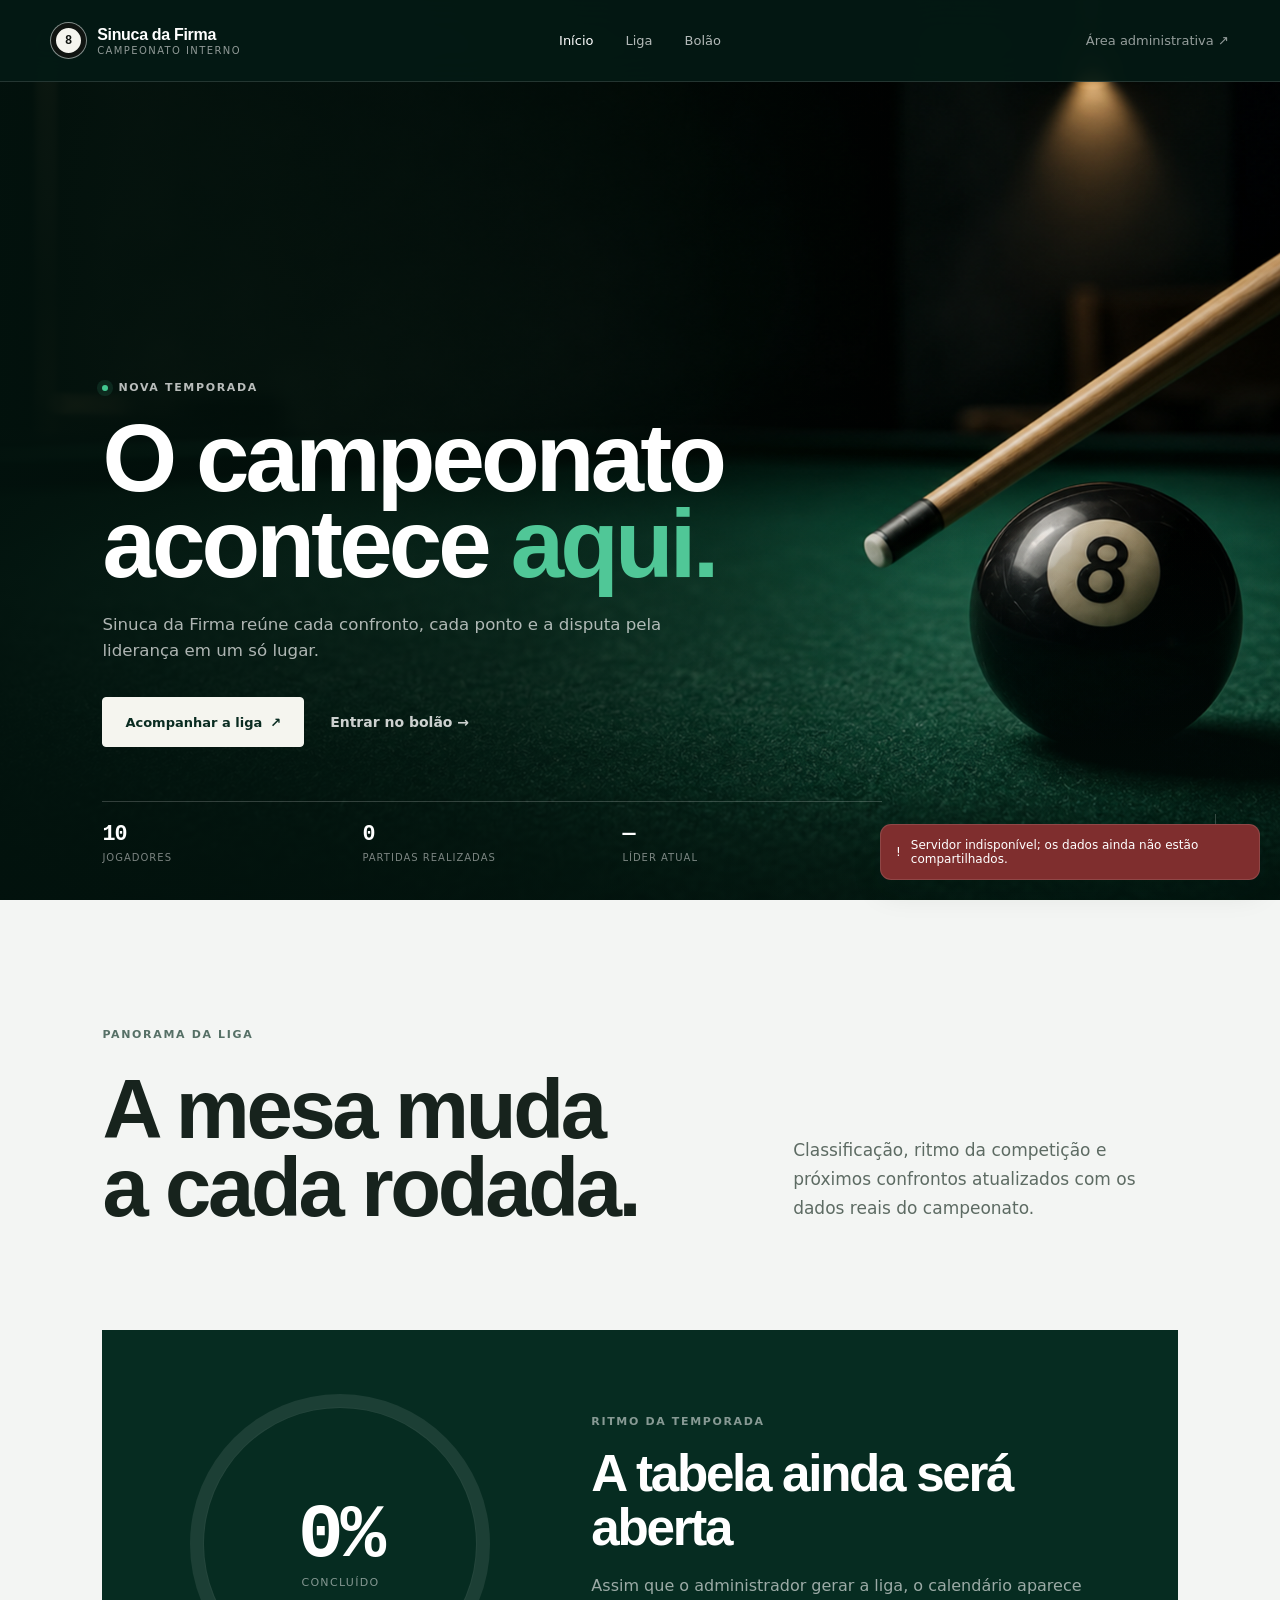
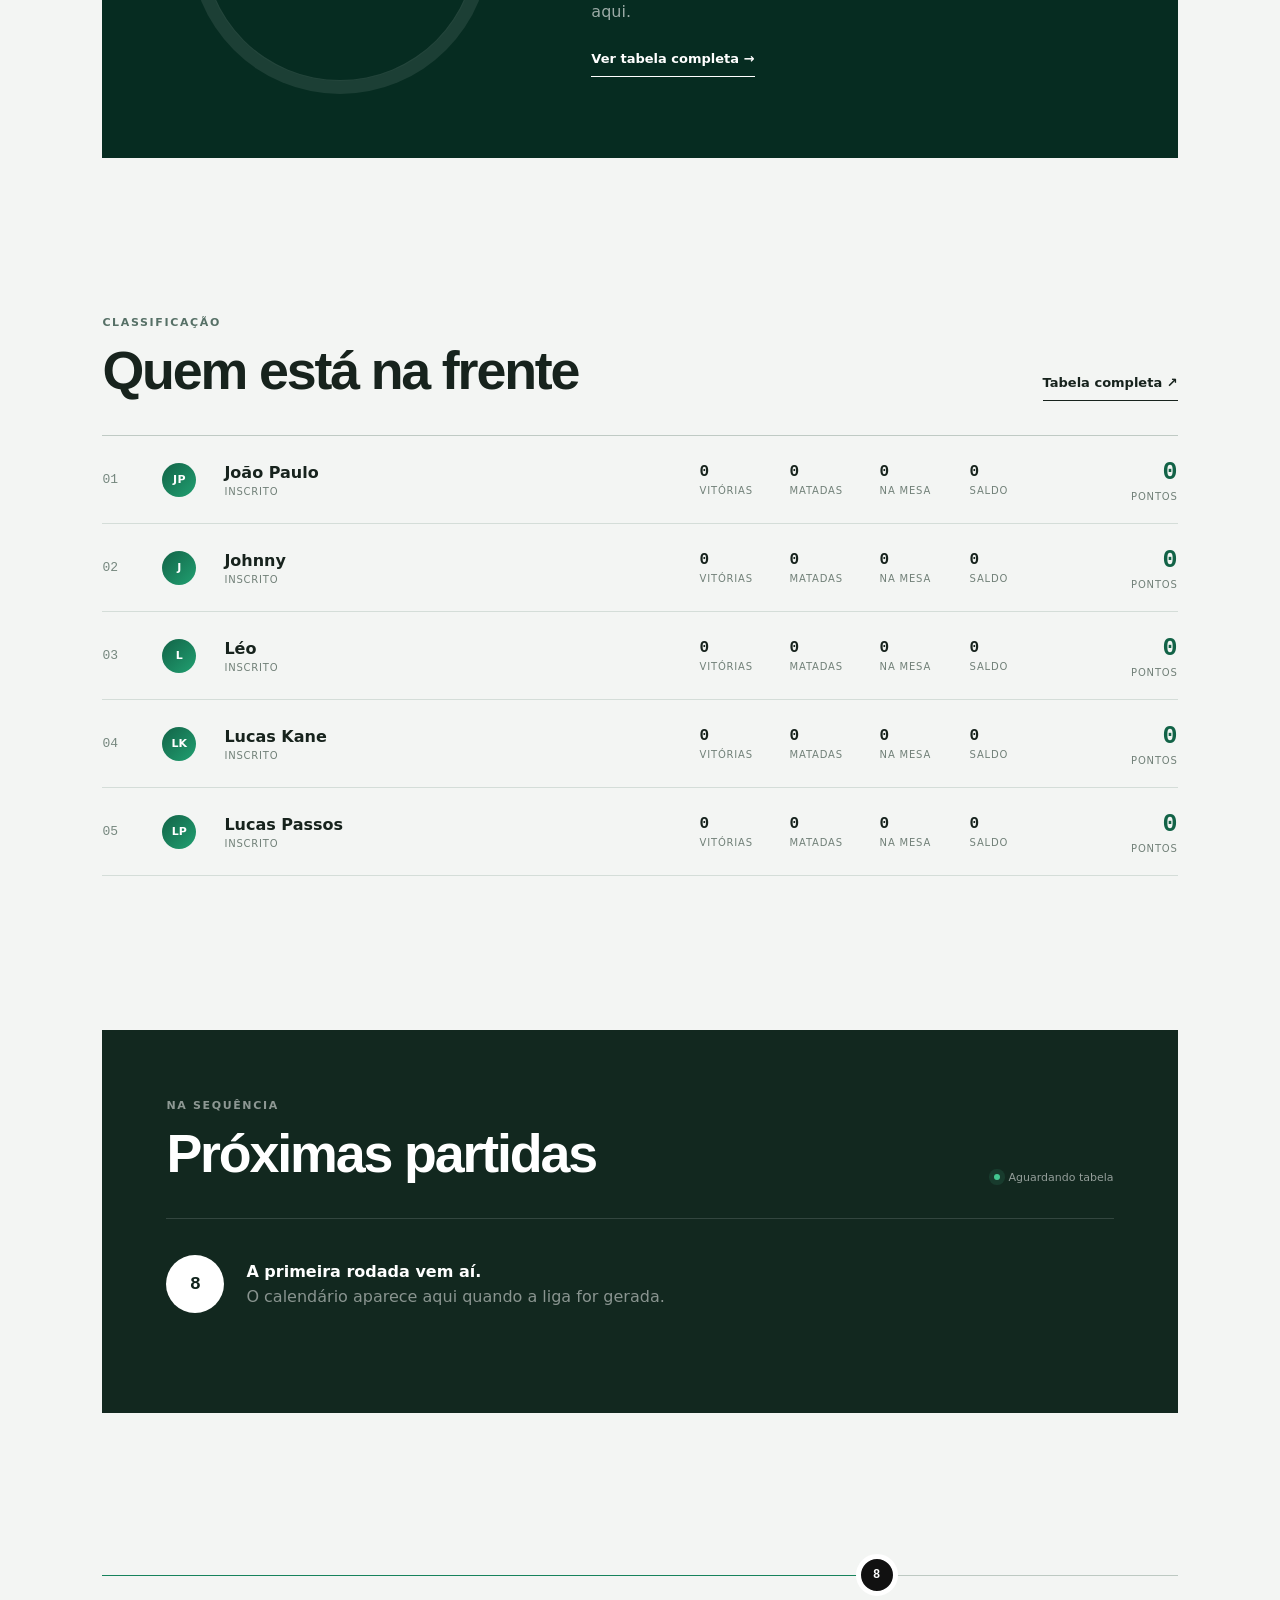
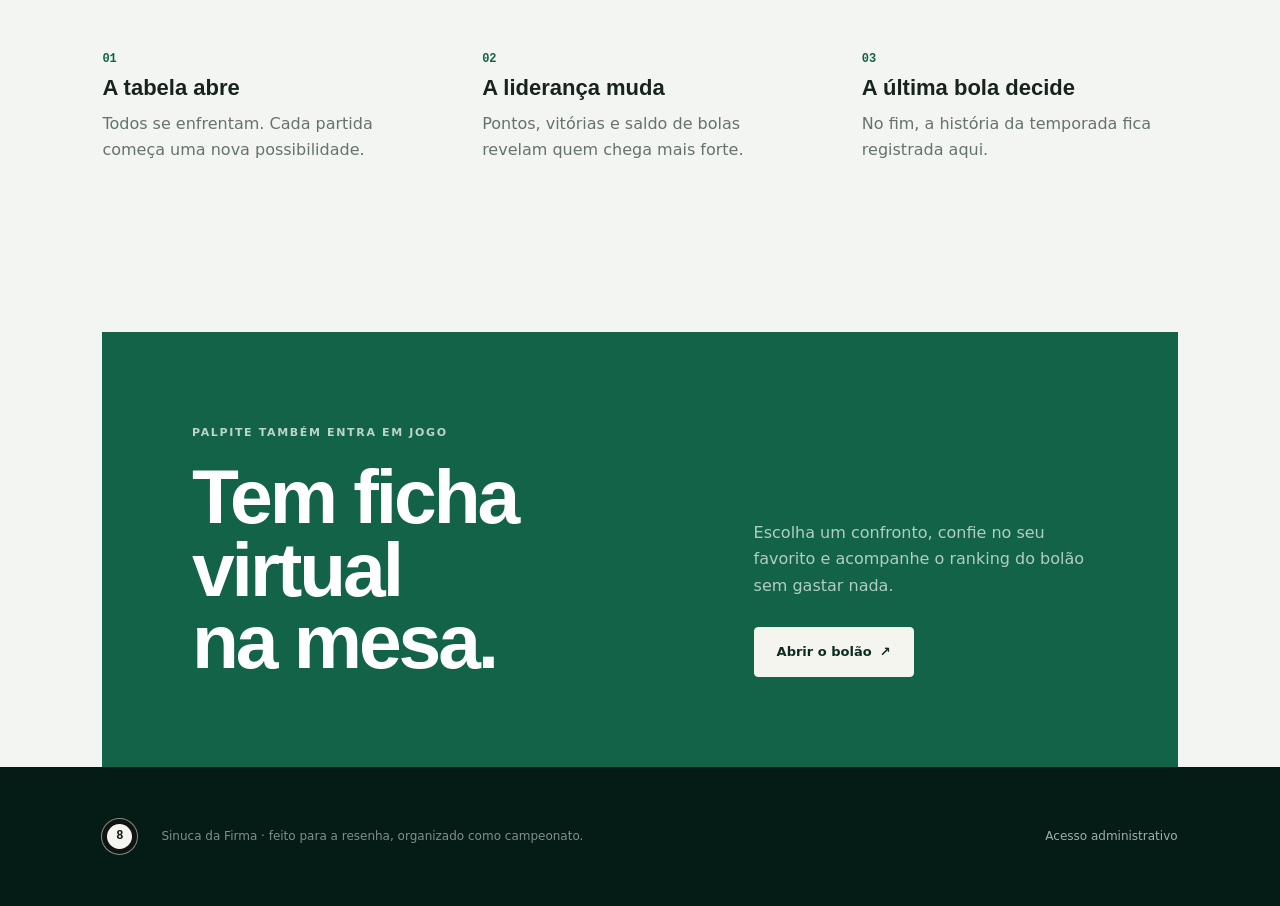
==== index.html @ cfd7adca "Aumenta fichas iniciais e prioriza ranking no mobile" ====
<!doctype html>
<html lang="pt-BR">
<head>
  <meta charset="utf-8">
  <meta name="viewport" content="width=device-width, initial-scale=1, viewport-fit=cover">
  <meta name="theme-color" content="#0c4a36">
  <meta name="description" content="Campeonato de sinuca em liga por pontos, com rodadas, classificação e bolão virtual.">
  <title>Sinuca da Firma</title>
  <link rel="stylesheet" href="styles.css">
</head>
<body class="is-public" data-view="dashboard">
  <div class="app-shell">
    <aside class="sidebar" id="sidebar">
      <div class="brand">
        <div class="brand-mark" aria-hidden="true">8</div>
        <div>
          <strong id="brand-title">Sinuca da Firma</strong>
          <span>Campeonato local</span>
        </div>
      </div>

      <nav class="main-nav" aria-label="Navegação principal">
        <button class="nav-item is-active" data-view="dashboard">
          <span aria-hidden="true">▦</span> Visão geral
        </button>
        <button class="nav-item" data-view="players">
          <span aria-hidden="true">♟</span> Jogadores
        </button>
        <button class="nav-item" data-view="league">
          <span aria-hidden="true">↻</span> Liga por pontos
        </button>
        <a class="nav-item nav-anchor" href="/bolao">
          <span aria-hidden="true">◉</span> Bolão virtual
        </a>
        <button class="nav-item" data-view="settings">
          <span aria-hidden="true">⚙</span> Configurações
        </button>
      </nav>

      <div class="sidebar-footer">
        <div class="storage-status" id="storage-status">
          <span class="status-dot" id="storage-status-dot"></span>
          <div>
            <span id="storage-status-text">Conectando ao servidor</span>
            <small id="storage-status-subtext">Banco compartilhado</small>
          </div>
        </div>
      </div>
    </aside>

    <div class="main-area">
      <header class="public-header" id="public-header">
        <a class="public-brand" href="/" aria-label="Página inicial do campeonato">
          <span class="public-brand-ball" aria-hidden="true">8</span>
          <span><strong id="public-brand-title">Sinuca da Firma</strong><small>Campeonato interno</small></span>
        </a>
        <nav class="public-nav" aria-label="Navegação pública">
          <button type="button" data-action="navigate" data-view="dashboard">Início</button>
          <button type="button" data-action="navigate" data-view="league">Liga</button>
          <a href="/bolao">Bolão</a>
        </nav>
        <a class="public-admin-link" href="/login">Área administrativa <span aria-hidden="true">↗</span></a>
      </header>
      <header class="topbar">
        <button class="icon-button menu-button" id="menu-button" aria-label="Abrir menu">☰</button>
        <div class="topbar-title">
          <h1 id="page-title">Visão geral</h1>
          <p id="page-subtitle">Acompanhe o andamento do campeonato.</p>
        </div>
        <div class="topbar-actions">
          <div class="auth-actions" id="auth-actions"></div>
          <button class="button button-ghost" id="quick-export">Exportar</button>
          <button class="button button-primary" id="quick-draw">Gerar liga</button>
        </div>
      </header>

      <main class="content" id="app-content" tabindex="-1"></main>
    </div>
  </div>

  <div class="drawer-backdrop" id="drawer-backdrop"></div>

  <dialog class="modal" id="score-dialog">
    <form id="score-form" novalidate>
      <div class="modal-header">
        <div>
          <span class="eyebrow" id="score-round">Partida</span>
          <h2 id="score-title">Registrar placar</h2>
        </div>
        <button class="icon-button" type="button" data-close-score-dialog aria-label="Fechar">×</button>
      </div>
      <div class="modal-body">
        <input type="hidden" id="score-match-id">
        <input type="hidden" id="score-match-kind" value="bracket">
        <div class="scoreboard-editor">
          <label class="score-player">
            <span id="score-player-a">Jogador A</span>
            <input id="score-a" type="number" min="0" step="1" inputmode="numeric">
          </label>
          <span class="score-separator">×</span>
          <label class="score-player">
            <span id="score-player-b">Jogador B</span>
            <input id="score-b" type="number" min="0" step="1" inputmode="numeric">
          </label>
        </div>
        <p class="form-help" id="score-help"></p>

        <div class="balls-editor">
          <div class="balls-editor-heading">
            <strong>Bolas da partida</strong>
            <span>Informe quantas cada jogador matou, até 8. O saldo considera apenas as 7 bolas comuns que o perdedor deixou na mesa.</span>
          </div>
          <div class="scoreboard-editor balls-scoreboard-editor">
            <label class="score-player balls-player">
              <span id="score-balls-player-a">Jogador A</span>
              <input id="score-balls-a" type="number" min="0" max="8" step="1" inputmode="numeric">
            </label>
            <span class="score-separator">×</span>
            <label class="score-player balls-player">
              <span id="score-balls-player-b">Jogador B</span>
              <input id="score-balls-b" type="number" min="0" max="8" step="1" inputmode="numeric">
            </label>
          </div>
        </div>
        <div class="form-error" id="score-error" role="alert"></div>
      </div>
      <div class="modal-footer">
        <button class="button button-danger button-ghost" type="button" id="delete-score">Apagar placar</button>
        <span class="modal-spacer"></span>
        <button class="button button-ghost" type="button" data-close-score-dialog>Cancelar</button>
        <button class="button button-primary" type="submit">Salvar resultado</button>
      </div>
    </form>
  </dialog>

  <dialog class="modal modal-small" id="confirm-dialog">
    <form method="dialog" id="confirm-form">
      <div class="modal-header">
        <h2 id="confirm-title">Confirmar ação</h2>
        <button class="icon-button" type="button" data-close-confirm-dialog aria-label="Fechar">×</button>
      </div>
      <div class="modal-body">
        <p id="confirm-message"></p>
      </div>
      <div class="modal-footer">
        <span class="modal-spacer"></span>
        <button class="button button-ghost" type="button" data-close-confirm-dialog>Cancelar</button>
        <button class="button button-danger" value="confirm" id="confirm-action">Confirmar</button>
      </div>
    </form>
  </dialog>

  <input type="file" id="import-file" accept="application/json,.json" hidden>
  <div class="toast-region" id="toast-region" aria-live="polite" aria-atomic="true"></div>

  <script src="league-schedule.js"></script>
  <script src="app.js"></script>
</body>
</html>
---- styles.css ----
:root {
  --bg: #f3f5f3;
  --surface: #ffffff;
  --surface-soft: #f8faf8;
  --surface-strong: #e9efeb;
  --ink: #17231d;
  --ink-soft: #5d6b63;
  --line: #dce4df;
  --green-950: #062c21;
  --green-900: #083b2c;
  --green-800: #0c4a36;
  --green-700: #126347;
  --green-600: #16835c;
  --green-500: #21a071;
  --green-100: #daf3e7;
  --gold: #c79223;
  --gold-soft: #fff5d8;
  --red: #b33a3a;
  --red-soft: #fde8e7;
  --blue: #2877b5;
  --blue-soft: #e5f2fb;
  --shadow-sm: 0 1px 2px rgba(7, 38, 27, 0.08);
  --shadow-md: 0 12px 30px rgba(7, 38, 27, 0.10);
  --radius-sm: 8px;
  --radius: 14px;
  --radius-lg: 20px;
  --sidebar-width: 255px;
  --topbar-height: 84px;
  font-family: Inter, ui-sans-serif, system-ui, -apple-system, BlinkMacSystemFont, "Segoe UI", sans-serif;
  color: var(--ink);
  background: var(--bg);
  font-synthesis: none;
}

* {
  box-sizing: border-box;
}

html {
  min-width: 320px;
  background: var(--bg);
}

body {
  margin: 0;
  min-height: 100vh;
  background:
    radial-gradient(circle at 85% 5%, rgba(33, 160, 113, 0.08), transparent 26rem),
    var(--bg);
}

button,
input,
select,
textarea {
  font: inherit;
}

button {
  color: inherit;
}

button:focus-visible,
input:focus-visible,
select:focus-visible,
textarea:focus-visible,
a:focus-visible {
  outline: 3px solid rgba(33, 160, 113, 0.28);
  outline-offset: 2px;
}

a {
  color: var(--green-700);
}

h1,
h2,
h3,
p {
  margin-top: 0;
}

.app-shell {
  display: grid;
  grid-template-columns: var(--sidebar-width) minmax(0, 1fr);
  min-height: 100vh;
}

.sidebar {
  position: fixed;
  inset: 0 auto 0 0;
  z-index: 30;
  width: var(--sidebar-width);
  display: flex;
  flex-direction: column;
  color: #fff;
  background:
    radial-gradient(circle at 40% 0%, rgba(255, 255, 255, 0.09), transparent 18rem),
    linear-gradient(180deg, var(--green-800), var(--green-950));
  border-right: 1px solid rgba(255, 255, 255, 0.08);
  transition: transform 180ms ease;
}

.brand {
  display: flex;
  align-items: center;
  gap: 12px;
  min-height: var(--topbar-height);
  padding: 16px 20px;
  border-bottom: 1px solid rgba(255, 255, 255, 0.09);
}

.brand-mark {
  width: 44px;
  height: 44px;
  display: grid;
  place-items: center;
  flex: 0 0 auto;
  color: #111;
  background: #fff;
  border: 4px solid #111;
  border-radius: 50%;
  font-weight: 900;
  box-shadow: inset 0 0 0 2px #fff, 0 8px 18px rgba(0, 0, 0, 0.18);
}

.brand strong,
.brand span {
  display: block;
}

.brand strong {
  max-width: 155px;
  overflow: hidden;
  text-overflow: ellipsis;
  white-space: nowrap;
  font-size: 15px;
}

.brand span {
  margin-top: 2px;
  color: rgba(255, 255, 255, 0.62);
  font-size: 12px;
}

.main-nav {
  display: grid;
  gap: 6px;
  padding: 20px 12px;
}

.nav-item {
  width: 100%;
  display: flex;
  align-items: center;
  gap: 12px;
  padding: 12px 13px;
  color: rgba(255, 255, 255, 0.72);
  background: transparent;
  border: 0;
  border-radius: 10px;
  cursor: pointer;
  text-align: left;
  transition: background 150ms ease, color 150ms ease, transform 150ms ease;
}

.nav-item span {
  width: 22px;
  text-align: center;
  font-size: 18px;
}

.nav-item:hover {
  color: #fff;
  background: rgba(255, 255, 255, 0.08);
}

.nav-item:active {
  transform: translateY(1px);
}

.nav-item.is-active {
  color: #fff;
  background: rgba(255, 255, 255, 0.14);
  box-shadow: inset 3px 0 0 #5bd3a1;
}

.sidebar-footer {
  margin-top: auto;
  padding: 18px 20px 22px;
  color: rgba(255, 255, 255, 0.58);
  border-top: 1px solid rgba(255, 255, 255, 0.08);
}

.sidebar-footer small {
  display: block;
  margin-top: 6px;
  font-size: 11px;
}

.storage-status {
  display: flex;
  align-items: center;
  gap: 8px;
  font-size: 12px;
}

.status-dot {
  width: 8px;
  height: 8px;
  background: #5bd3a1;
  border-radius: 50%;
  box-shadow: 0 0 0 4px rgba(91, 211, 161, 0.12);
}

.storage-status.is-saving .status-dot {
  background: #f4c95d;
  box-shadow: 0 0 0 4px rgba(244, 201, 93, 0.14);
  animation: status-pulse 1.2s ease-in-out infinite;
}

.storage-status.is-offline .status-dot {
  background: #ff8b7d;
  box-shadow: 0 0 0 4px rgba(255, 139, 125, 0.14);
}

@keyframes status-pulse {
  0%, 100% { opacity: 1; }
  50% { opacity: 0.45; }
}

.main-area {
  grid-column: 2;
  min-width: 0;
}

.topbar {
  position: sticky;
  top: 0;
  z-index: 20;
  min-height: var(--topbar-height);
  display: flex;
  align-items: center;
  gap: 18px;
  padding: 14px 28px;
  background: rgba(255, 255, 255, 0.88);
  border-bottom: 1px solid rgba(220, 228, 223, 0.92);
  backdrop-filter: blur(16px);
}

.topbar-title {
  min-width: 0;
  flex: 1;
}

.topbar-title h1 {
  margin: 0;
  font-size: clamp(20px, 2vw, 27px);
  letter-spacing: -0.025em;
}

.topbar-title p {
  margin: 3px 0 0;
  color: var(--ink-soft);
  font-size: 13px;
}

.topbar-actions {
  display: flex;
  gap: 8px;
}

.menu-button {
  display: none;
}

.content {
  width: 100%;
  max-width: 1540px;
  margin: 0 auto;
  padding: 28px;
}

.button,
.icon-button {
  border: 0;
  cursor: pointer;
  transition: transform 120ms ease, box-shadow 120ms ease, background 120ms ease;
}

.button {
  min-height: 40px;
  display: inline-flex;
  align-items: center;
  justify-content: center;
  gap: 8px;
  padding: 9px 15px;
  border-radius: 10px;
  font-size: 13px;
  font-weight: 750;
  text-decoration: none;
}

.button:hover,
.icon-button:hover {
  transform: translateY(-1px);
}

.button:active,
.icon-button:active {
  transform: translateY(0);
}

.button:disabled,
.icon-button:disabled {
  cursor: not-allowed;
  opacity: 0.45;
  transform: none;
}

.button-primary {
  color: #fff;
  background: var(--green-700);
  box-shadow: 0 5px 13px rgba(18, 99, 71, 0.20);
}

.button-primary:hover {
  background: var(--green-800);
}

.button-secondary {
  color: var(--green-800);
  background: var(--green-100);
}

.button-ghost {
  color: var(--ink);
  background: var(--surface);
  border: 1px solid var(--line);
  box-shadow: var(--shadow-sm);
}

.button-danger {
  color: #fff;
  background: var(--red);
}

.button-danger.button-ghost {
  color: var(--red);
  background: #fff;
  border-color: #efc5c3;
}

.button-small {
  min-height: 32px;
  padding: 6px 10px;
  border-radius: 8px;
  font-size: 12px;
}

.icon-button {
  width: 38px;
  height: 38px;
  display: inline-grid;
  place-items: center;
  background: transparent;
  border-radius: 10px;
  font-size: 20px;
}

.card {
  background: var(--surface);
  border: 1px solid var(--line);
  border-radius: var(--radius);
  box-shadow: var(--shadow-sm);
}

.card-header {
  display: flex;
  align-items: flex-start;
  justify-content: space-between;
  gap: 18px;
  padding: 20px 22px 0;
}

.card-header h2,
.card-header h3 {
  margin-bottom: 4px;
}

.card-header h2 {
  font-size: 18px;
}

.card-header h3 {
  font-size: 15px;
}

.card-header p {
  margin-bottom: 0;
  color: var(--ink-soft);
  font-size: 13px;
}

.card-body {
  padding: 20px 22px 22px;
}

.card-actions {
  display: flex;
  flex-wrap: wrap;
  gap: 8px;
}

.page-grid {
  display: grid;
  gap: 20px;
}

.dashboard-grid {
  grid-template-columns: repeat(12, minmax(0, 1fr));
}

.col-12 { grid-column: span 12; }
.col-8 { grid-column: span 8; }
.col-7 { grid-column: span 7; }
.col-6 { grid-column: span 6; }
.col-5 { grid-column: span 5; }
.col-4 { grid-column: span 4; }
.col-3 { grid-column: span 3; }

.hero-card {
  position: relative;
  overflow: hidden;
  min-height: 210px;
  color: #fff;
  background: linear-gradient(115deg, rgba(4, 40, 29, 0.96), rgba(14, 106, 75, 0.90));
  border: 0;
  box-shadow: var(--shadow-md);
}

.hero-card::before,
.hero-card::after {
  content: "";
  position: absolute;
  border-radius: 50%;
  pointer-events: none;
}

.hero-card::before {
  width: 260px;
  height: 260px;
  right: -110px;
  top: -120px;
  border: 26px solid rgba(255, 255, 255, 0.07);
}

.hero-card::after {
  width: 120px;
  height: 120px;
  right: 120px;
  bottom: -75px;
  background: rgba(255, 255, 255, 0.05);
}

.hero-content {
  position: relative;
  z-index: 1;
  display: grid;
  grid-template-columns: 1fr auto;
  gap: 30px;
  align-items: center;
  height: 100%;
  padding: 30px;
}

.hero-content h2 {
  max-width: 660px;
  margin-bottom: 10px;
  font-size: clamp(25px, 3vw, 40px);
  line-height: 1.06;
  letter-spacing: -0.04em;
}

.hero-content p {
  max-width: 650px;
  margin-bottom: 22px;
  color: rgba(255, 255, 255, 0.72);
  line-height: 1.6;
}

.hero-actions {
  display: flex;
  flex-wrap: wrap;
  gap: 10px;
}

.hero-actions .button-primary {
  color: var(--green-950);
  background: #fff;
}

.hero-actions .button-ghost {
  color: #fff;
  background: rgba(255, 255, 255, 0.08);
  border-color: rgba(255, 255, 255, 0.22);
  box-shadow: none;
}

.trophy-orb {
  width: 132px;
  height: 132px;
  display: grid;
  place-items: center;
  background: rgba(255, 255, 255, 0.10);
  border: 1px solid rgba(255, 255, 255, 0.16);
  border-radius: 50%;
  font-size: 62px;
  box-shadow: inset 0 0 0 12px rgba(255, 255, 255, 0.03);
}

.stat-card {
  padding: 18px;
}

.stat-label {
  display: flex;
  align-items: center;
  justify-content: space-between;
  gap: 10px;
  color: var(--ink-soft);
  font-size: 12px;
  font-weight: 700;
  text-transform: uppercase;
  letter-spacing: 0.06em;
}

.stat-icon {
  width: 34px;
  height: 34px;
  display: grid;
  place-items: center;
  color: var(--green-800);
  background: var(--green-100);
  border-radius: 10px;
  font-size: 17px;
}

.stat-value {
  display: block;
  margin-top: 13px;
  font-size: 28px;
  line-height: 1;
  letter-spacing: -0.035em;
}

.stat-caption {
  display: block;
  margin-top: 7px;
  color: var(--ink-soft);
  font-size: 12px;
}

.progress-track {
  height: 8px;
  overflow: hidden;
  margin-top: 14px;
  background: var(--surface-strong);
  border-radius: 99px;
}

.progress-track > span {
  display: block;
  height: 100%;
  background: linear-gradient(90deg, var(--green-600), var(--green-500));
  border-radius: inherit;
}

.empty-state {
  display: grid;
  place-items: center;
  min-height: 230px;
  padding: 32px;
  text-align: center;
}

.empty-state-icon {
  width: 64px;
  height: 64px;
  display: grid;
  place-items: center;
  margin-bottom: 14px;
  color: var(--green-800);
  background: var(--green-100);
  border-radius: 18px;
  font-size: 30px;
}

.empty-state h3 {
  margin-bottom: 7px;
}

.empty-state p {
  max-width: 480px;
  margin-bottom: 18px;
  color: var(--ink-soft);
  line-height: 1.55;
}

.list-clean {
  margin: 0;
  padding: 0;
  list-style: none;
}

.activity-list {
  display: grid;
  gap: 2px;
}

.activity-item {
  display: grid;
  grid-template-columns: 38px 1fr auto;
  gap: 12px;
  align-items: center;
  padding: 12px 0;
  border-bottom: 1px solid var(--line);
}

.activity-item:last-child {
  border-bottom: 0;
}

.activity-icon {
  width: 36px;
  height: 36px;
  display: grid;
  place-items: center;
  color: var(--green-800);
  background: var(--surface-strong);
  border-radius: 50%;
}

.activity-item strong,
.activity-item span {
  display: block;
}

.activity-item strong {
  font-size: 13px;
}

.activity-item span,
.activity-item time {
  color: var(--ink-soft);
  font-size: 11px;
}

.form-grid {
  display: grid;
  grid-template-columns: repeat(12, minmax(0, 1fr));
  gap: 16px;
}

.field {
  display: grid;
  gap: 7px;
}

.field label,
.field > span:first-child {
  font-size: 12px;
  font-weight: 750;
}

.field input,
.field select,
.field textarea,
.search-input {
  width: 100%;
  min-height: 42px;
  padding: 10px 12px;
  color: var(--ink);
  background: #fff;
  border: 1px solid var(--line);
  border-radius: 10px;
}

.field textarea {
  min-height: 100px;
  resize: vertical;
}

.field-help,
.form-help {
  color: var(--ink-soft);
  font-size: 11px;
  line-height: 1.45;
}

.form-error {
  min-height: 18px;
  margin-top: 8px;
  color: var(--red);
  font-size: 12px;
  font-weight: 650;
}

.inline-form {
  display: flex;
  gap: 9px;
}

.inline-form input {
  flex: 1;
}

.table-wrap {
  width: 100%;
  overflow-x: auto;
}

table {
  width: 100%;
  border-collapse: collapse;
}

th,
td {
  padding: 12px 14px;
  text-align: left;
  border-bottom: 1px solid var(--line);
  font-size: 13px;
  white-space: nowrap;
}

th {
  color: var(--ink-soft);
  background: var(--surface-soft);
  font-size: 11px;
  text-transform: uppercase;
  letter-spacing: 0.05em;
}

tbody tr:last-child td {
  border-bottom: 0;
}

tbody tr:hover td {
  background: #fbfdfb;
}

.table-actions {
  display: flex;
  justify-content: flex-end;
  gap: 6px;
}

.player-cell {
  display: flex;
  align-items: center;
  gap: 10px;
}

.avatar {
  width: 34px;
  height: 34px;
  display: grid;
  place-items: center;
  flex: 0 0 auto;
  color: #fff;
  background: linear-gradient(135deg, var(--green-700), var(--green-500));
  border-radius: 50%;
  font-size: 11px;
  font-weight: 850;
  letter-spacing: 0.02em;
}

.avatar.gold {
  color: #563b00;
  background: linear-gradient(135deg, #f5d46d, #d5a22f);
}

.badge {
  display: inline-flex;
  align-items: center;
  gap: 5px;
  min-height: 24px;
  padding: 4px 8px;
  color: var(--ink-soft);
  background: var(--surface-strong);
  border-radius: 99px;
  font-size: 10px;
  font-weight: 750;
  text-transform: uppercase;
  letter-spacing: 0.04em;
}

.badge-green {
  color: var(--green-800);
  background: var(--green-100);
}

.badge-gold {
  color: #77510a;
  background: var(--gold-soft);
}

.badge-red {
  color: var(--red);
  background: var(--red-soft);
}

.badge-blue {
  color: var(--blue);
  background: var(--blue-soft);
}

.toolbar {
  display: flex;
  align-items: center;
  justify-content: space-between;
  gap: 12px;
  flex-wrap: wrap;
}

.toolbar-group {
  display: flex;
  align-items: center;
  gap: 8px;
  flex-wrap: wrap;
}

.search-box {
  position: relative;
  min-width: min(300px, 100%);
}

.search-box::before {
  content: "⌕";
  position: absolute;
  left: 12px;
  top: 50%;
  transform: translateY(-50%);
  color: var(--ink-soft);
}

.search-box .search-input {
  padding-left: 35px;
}

.notice {
  display: flex;
  gap: 12px;
  padding: 14px 16px;
  color: var(--green-900);
  background: var(--green-100);
  border: 1px solid #bfe8d5;
  border-radius: 12px;
  font-size: 12px;
  line-height: 1.5;
}

.notice-warning {
  color: #71500b;
  background: var(--gold-soft);
  border-color: #efdda8;
}

.notice-danger {
  color: #7f2e2e;
  background: var(--red-soft);
  border-color: #efc7c5;
}

.draw-panel {
  display: grid;
  grid-template-columns: minmax(0, 1fr) auto;
  gap: 20px;
  align-items: center;
}

.draw-summary h2 {
  margin-bottom: 7px;
}

.draw-summary p {
  margin-bottom: 0;
  color: var(--ink-soft);
  line-height: 1.55;
}

.draw-orb {
  width: 110px;
  height: 110px;
  display: grid;
  place-items: center;
  color: #fff;
  background: radial-gradient(circle at 34% 28%, #35bd8a, var(--green-800) 58%, var(--green-950));
  border: 8px solid #e8f5ef;
  border-radius: 50%;
  box-shadow: var(--shadow-md);
  font-size: 38px;
  font-weight: 900;
}

.bracket-toolbar {
  display: flex;
  align-items: center;
  justify-content: space-between;
  gap: 16px;
  flex-wrap: wrap;
  padding: 16px 18px;
  border-bottom: 1px solid var(--line);
}

.bracket-legend {
  display: flex;
  align-items: center;
  gap: 14px;
  flex-wrap: wrap;
  color: var(--ink-soft);
  font-size: 11px;
}

.legend-item {
  display: inline-flex;
  align-items: center;
  gap: 6px;
}

.legend-swatch {
  width: 10px;
  height: 10px;
  border-radius: 3px;
  background: var(--surface-strong);
  border: 1px solid var(--line);
}

.legend-swatch.winner { background: var(--green-100); border-color: #9cd8bd; }
.legend-swatch.pending { background: var(--gold-soft); border-color: #e7cd7f; }
.legend-swatch.bye { background: #eef1ef; border-color: #d2d9d5; }

.bracket-scroll {
  overflow: auto;
  padding: 20px;
  overscroll-behavior-inline: contain;
}

.bracket-canvas {
  --match-height: 88px;
  --round-width: 230px;
  position: relative;
  min-width: calc(var(--round-count) * (var(--round-width) + 72px));
  height: var(--bracket-height);
  display: grid;
  grid-template-columns: repeat(var(--round-count), var(--round-width));
  column-gap: 72px;
}

.bracket-round {
  position: relative;
  min-width: 0;
}

.round-heading {
  position: sticky;
  top: 0;
  z-index: 4;
  height: 34px;
  display: flex;
  align-items: flex-start;
  justify-content: space-between;
  color: var(--ink-soft);
  background: linear-gradient(var(--surface) 70%, rgba(255, 255, 255, 0));
  font-size: 11px;
  font-weight: 850;
  text-transform: uppercase;
  letter-spacing: 0.06em;
}

.round-heading span:last-child {
  font-weight: 600;
  text-transform: none;
  letter-spacing: 0;
}

.match-card {
  position: absolute;
  top: calc(var(--top) + 34px);
  left: 0;
  width: 100%;
  min-height: var(--match-height);
  overflow: visible;
  background: #fff;
  border: 1px solid var(--line);
  border-radius: 11px;
  box-shadow: 0 4px 12px rgba(7, 38, 27, 0.07);
}

.match-card::after {
  content: "";
  position: absolute;
  top: 50%;
  left: 100%;
  width: 37px;
  border-top: 2px solid #ccd7d1;
}

.bracket-round:last-child .match-card::after {
  display: none;
}

.match-card.is-ready {
  border-color: #e5c66e;
  box-shadow: 0 4px 14px rgba(199, 146, 35, 0.12);
}

.match-card.is-complete {
  border-color: #b7decb;
}

.match-card.is-bye {
  border-style: dashed;
  box-shadow: none;
}

.match-topline {
  position: absolute;
  left: 9px;
  top: -16px;
  display: flex;
  gap: 6px;
  color: var(--ink-soft);
  font-size: 9px;
  font-weight: 750;
  text-transform: uppercase;
  letter-spacing: 0.04em;
}

.match-player {
  min-height: 42px;
  display: grid;
  grid-template-columns: 1fr auto;
  align-items: center;
  gap: 8px;
  padding: 8px 10px;
}

.match-player + .match-player {
  border-top: 1px solid var(--line);
}

.match-player.is-winner {
  color: var(--green-900);
  background: linear-gradient(90deg, var(--green-100), rgba(218, 243, 231, 0.28));
}

.match-player.is-loser {
  color: var(--ink-soft);
}

.match-player.is-empty {
  color: #96a199;
  background: #fafbfa;
  font-style: italic;
}

.match-name {
  min-width: 0;
  overflow: hidden;
  text-overflow: ellipsis;
  white-space: nowrap;
  font-size: 12px;
  font-weight: 720;
}

.match-score {
  min-width: 25px;
  text-align: right;
  font-size: 16px;
  font-weight: 900;
}

.match-button {
  position: absolute;
  right: 7px;
  bottom: -12px;
  min-height: 24px;
  padding: 3px 8px;
  color: var(--green-800);
  background: #fff;
  border: 1px solid var(--line);
  border-radius: 99px;
  box-shadow: var(--shadow-sm);
  font-size: 9px;
  font-weight: 800;
  cursor: pointer;
}

.match-button:hover {
  background: var(--green-100);
}

.third-place-card {
  margin-top: 18px;
  padding: 18px;
  background: linear-gradient(135deg, #fffaf0, #fff);
  border: 1px solid #efdda8;
  border-radius: var(--radius);
}

.third-place-card h3 {
  margin-bottom: 10px;
  color: #77510a;
}

.compact-match {
  display: grid;
  grid-template-columns: minmax(0, 1fr) auto minmax(0, 1fr) auto;
  gap: 12px;
  align-items: center;
}

.compact-match .versus {
  color: var(--ink-soft);
  font-size: 11px;
  font-weight: 800;
}

.compact-player {
  display: flex;
  align-items: center;
  gap: 9px;
  min-width: 0;
}

.compact-player:last-of-type {
  justify-content: flex-end;
  text-align: right;
}

.match-list {
  display: grid;
  gap: 10px;
}

.match-row {
  display: grid;
  grid-template-columns: 120px minmax(0, 1fr) auto;
  gap: 16px;
  align-items: center;
  padding: 14px 15px;
  border: 1px solid var(--line);
  border-radius: 11px;
}

.match-row:hover {
  border-color: #b9cbc1;
  box-shadow: var(--shadow-sm);
}

.match-meta {
  color: var(--ink-soft);
  font-size: 11px;
}

.match-versus {
  display: grid;
  grid-template-columns: minmax(0, 1fr) auto minmax(0, 1fr);
  gap: 12px;
  align-items: center;
}

.match-versus .left {
  text-align: right;
}

.result-score {
  min-width: 62px;
  display: flex;
  justify-content: center;
  gap: 8px;
  padding: 6px 9px;
  background: var(--surface-strong);
  border-radius: 8px;
  font-weight: 900;
}

.ranking-position {
  width: 30px;
  height: 30px;
  display: grid;
  place-items: center;
  background: var(--surface-strong);
  border-radius: 50%;
  font-weight: 900;
}

.ranking-position.pos-1 { color: #72500d; background: #ffe9a6; }
.ranking-position.pos-2 { color: #515b62; background: #e6eaec; }
.ranking-position.pos-3 { color: #724222; background: #efd0b8; }

.podium {
  min-height: 260px;
  display: flex;
  align-items: flex-end;
  justify-content: center;
  gap: 10px;
  padding: 25px 20px 0;
}

.podium-place {
  width: min(170px, 30%);
  text-align: center;
}

.podium-avatar {
  width: 58px;
  height: 58px;
  display: grid;
  place-items: center;
  margin: 0 auto 10px;
  color: #fff;
  background: var(--green-700);
  border: 4px solid #fff;
  border-radius: 50%;
  box-shadow: var(--shadow-md);
  font-weight: 900;
}

.podium-place strong {
  display: block;
  overflow: hidden;
  text-overflow: ellipsis;
  white-space: nowrap;
  font-size: 12px;
}

.podium-place span {
  color: var(--ink-soft);
  font-size: 10px;
}

.podium-block {
  display: grid;
  place-items: center;
  margin-top: 8px;
  color: #fff;
  background: linear-gradient(180deg, var(--green-600), var(--green-800));
  border-radius: 9px 9px 0 0;
  font-size: 25px;
  font-weight: 900;
}

.place-1 .podium-block { height: 120px; background: linear-gradient(180deg, #e2b94d, #b27c16); }
.place-2 .podium-block { height: 88px; background: linear-gradient(180deg, #9ca9af, #69777d); }
.place-3 .podium-block { height: 65px; background: linear-gradient(180deg, #bc7a4a, #835035); }
.place-1 .podium-avatar { width: 70px; height: 70px; background: var(--gold); }

.settings-section + .settings-section {
  margin-top: 24px;
  padding-top: 24px;
  border-top: 1px solid var(--line);
}

.settings-section h3 {
  margin-bottom: 4px;
}

.settings-section > p {
  color: var(--ink-soft);
  font-size: 12px;
}

.toggle-row {
  display: flex;
  align-items: center;
  justify-content: space-between;
  gap: 20px;
  padding: 13px 0;
}

.toggle-row + .toggle-row {
  border-top: 1px solid var(--line);
}

.toggle-copy strong,
.toggle-copy span {
  display: block;
}

.toggle-copy strong {
  font-size: 13px;
}

.toggle-copy span {
  margin-top: 3px;
  color: var(--ink-soft);
  font-size: 11px;
}

.switch {
  position: relative;
  width: 44px;
  height: 24px;
  flex: 0 0 auto;
}

.switch input {
  position: absolute;
  opacity: 0;
}

.switch-track {
  position: absolute;
  inset: 0;
  background: #bec8c2;
  border-radius: 99px;
  cursor: pointer;
  transition: background 150ms ease;
}

.switch-track::after {
  content: "";
  position: absolute;
  width: 18px;
  height: 18px;
  left: 3px;
  top: 3px;
  background: #fff;
  border-radius: 50%;
  box-shadow: 0 2px 5px rgba(0, 0, 0, 0.18);
  transition: transform 150ms ease;
}

.switch input:checked + .switch-track {
  background: var(--green-600);
}

.switch input:checked + .switch-track::after {
  transform: translateX(20px);
}

.reference-list {
  display: grid;
  gap: 10px;
}

.reference-item {
  padding: 13px 14px;
  background: var(--surface-soft);
  border: 1px solid var(--line);
  border-radius: 10px;
}

.reference-item strong,
.reference-item span {
  display: block;
}

.reference-item strong {
  font-size: 12px;
}

.reference-item span {
  margin-top: 4px;
  color: var(--ink-soft);
  font-size: 11px;
  line-height: 1.5;
}

.modal {
  width: min(560px, calc(100vw - 28px));
  padding: 0;
  color: var(--ink);
  background: #fff;
  border: 0;
  border-radius: var(--radius-lg);
  box-shadow: 0 26px 80px rgba(5, 35, 25, 0.28);
}

.modal-small {
  width: min(460px, calc(100vw - 28px));
}

.modal::backdrop {
  background: rgba(2, 20, 14, 0.62);
  backdrop-filter: blur(3px);
}

.modal-header,
.modal-footer {
  display: flex;
  align-items: center;
  gap: 12px;
  padding: 18px 20px;
}

.modal-header {
  justify-content: space-between;
  border-bottom: 1px solid var(--line);
}

.modal-header h2 {
  margin: 0;
  font-size: 19px;
}

.modal-body {
  padding: 22px 20px;
}

.modal-footer {
  border-top: 1px solid var(--line);
}

.modal-spacer {
  flex: 1;
}

.eyebrow {
  display: block;
  margin-bottom: 4px;
  color: var(--green-700);
  font-size: 10px;
  font-weight: 850;
  text-transform: uppercase;
  letter-spacing: 0.08em;
}

.scoreboard-editor {
  display: grid;
  grid-template-columns: minmax(0, 1fr) auto minmax(0, 1fr);
  gap: 14px;
  align-items: end;
}

.score-player {
  display: grid;
  gap: 8px;
  text-align: center;
  font-weight: 750;
}

.score-player input {
  width: 100%;
  min-height: 70px;
  padding: 5px;
  text-align: center;
  border: 1px solid var(--line);
  border-radius: 13px;
  font-size: 31px;
  font-weight: 900;
}

.score-separator {
  padding-bottom: 22px;
  color: var(--ink-soft);
  font-size: 18px;
  font-weight: 900;
}

.balls-editor {
  margin-top: 20px;
  padding: 16px;
  border: 1px solid var(--line);
  border-radius: 13px;
  background: var(--surface-strong);
}

.balls-editor-heading {
  display: grid;
  gap: 3px;
  margin-bottom: 12px;
}

.balls-editor-heading strong {
  font-size: 13px;
}

.balls-editor-heading span {
  color: var(--ink-soft);
  font-size: 11px;
}

.balls-player input {
  min-height: 54px;
  background: var(--surface);
  font-size: 24px;
}

.match-result-summary {
  display: grid;
  justify-items: center;
  gap: 3px;
}

.match-result-summary small,
.match-balls {
  color: var(--ink-soft);
  font-size: 9px;
  font-weight: 750;
  white-space: nowrap;
}

.match-score-wrap {
  display: grid;
  justify-items: end;
  gap: 1px;
}

.drawer-backdrop {
  position: fixed;
  inset: 0;
  z-index: 25;
  display: none;
  background: rgba(4, 24, 17, 0.52);
}

.toast-region {
  position: fixed;
  right: 20px;
  bottom: 20px;
  z-index: 80;
  display: grid;
  gap: 8px;
  pointer-events: none;
}

.toast {
  min-width: 260px;
  max-width: min(380px, calc(100vw - 40px));
  display: grid;
  grid-template-columns: auto 1fr;
  gap: 10px;
  align-items: center;
  padding: 13px 15px;
  color: #fff;
  background: var(--green-950);
  border: 1px solid rgba(255, 255, 255, 0.12);
  border-radius: 11px;
  box-shadow: var(--shadow-md);
  animation: toast-in 180ms ease both;
  font-size: 12px;
}

.toast.is-error {
  background: #7f2e2e;
}

@keyframes toast-in {
  from { opacity: 0; transform: translateY(10px); }
  to { opacity: 1; transform: translateY(0); }
}

.hide {
  display: none !important;
}

.text-muted {
  color: var(--ink-soft);
}

.text-center {
  text-align: center;
}

.m-0 {
  margin: 0;
}

.mt-12 {
  margin-top: 12px;
}

.mt-20 {
  margin-top: 20px;
}

@media (max-width: 1100px) {
  .col-8,
  .col-7,
  .col-6,
  .col-5,
  .col-4,
  .col-3 {
    grid-column: span 6;
  }

  .hero-card,
  .col-12 {
    grid-column: span 12;
  }

  .trophy-orb {
    width: 100px;
    height: 100px;
    font-size: 46px;
  }
}

@media (max-width: 840px) {
  .app-shell {
    display: block;
  }

  .main-area {
    min-width: 0;
  }

  .sidebar {
    transform: translateX(-102%);
    box-shadow: 18px 0 45px rgba(3, 30, 21, 0.22);
  }

  body.menu-open .sidebar {
    transform: translateX(0);
  }

  body.menu-open .drawer-backdrop {
    display: block;
  }

  .menu-button {
    display: inline-grid;
  }

  .topbar {
    padding-inline: 16px;
  }

  .topbar-actions .button-ghost {
    display: none;
  }

  .content {
    padding: 20px 16px;
  }

  .hero-content {
    padding: 24px;
  }

  .trophy-orb {
    display: none;
  }

  .draw-panel {
    grid-template-columns: 1fr;
  }

  .draw-orb {
    display: none;
  }

  .match-row {
    grid-template-columns: 1fr auto;
  }

  .match-row .match-meta {
    grid-column: 1 / -1;
  }
}

@media (max-width: 640px) {
  .topbar-title p {
    display: none;
  }

  .topbar-actions .button {
    padding-inline: 11px;
  }

  .dashboard-grid {
    gap: 14px;
  }

  .col-8,
  .col-7,
  .col-6,
  .col-5,
  .col-4,
  .col-3,
  .col-12 {
    grid-column: span 12;
  }

  .hero-content h2 {
    font-size: 28px;
  }

  .card-header,
  .card-body {
    padding-inline: 16px;
  }

  .inline-form,
  .toolbar,
  .toolbar-group {
    align-items: stretch;
  }

  .inline-form {
    flex-direction: column;
  }

  .toolbar,
  .toolbar-group {
    width: 100%;
  }

  .toolbar-group .button,
  .toolbar-group .search-box {
    flex: 1;
  }

  .compact-match {
    grid-template-columns: 1fr;
    text-align: left;
  }

  .compact-player:last-of-type {
    justify-content: flex-start;
    text-align: left;
  }

  .compact-match .versus {
    display: none;
  }

  .match-row {
    grid-template-columns: 1fr;
  }

  .match-versus {
    grid-template-columns: 1fr auto 1fr;
  }

  .match-row .button {
    width: 100%;
  }

  .podium {
    min-height: 220px;
    padding-inline: 5px;
  }

  .podium-place {
    width: 32%;
  }

  .podium-avatar {
    width: 46px;
    height: 46px;
  }

  .place-1 .podium-avatar {
    width: 56px;
    height: 56px;
  }

  .scoreboard-editor {
    gap: 8px;
  }

  .modal-footer {
    flex-wrap: wrap;
  }

  .modal-footer .button-danger.button-ghost {
    order: 3;
    width: 100%;
  }
}

@media print {
  body {
    background: #fff;
  }

  .sidebar,
  .topbar,
  .bracket-toolbar,
  .match-button,
  .third-place-card .button,
  .toast-region {
    display: none !important;
  }

  .app-shell,
  .main-area {
    display: block;
  }

  .content {
    max-width: none;
    padding: 0;
  }

  .card {
    border: 0;
    box-shadow: none;
  }

  .bracket-scroll {
    overflow: visible;
    padding: 0;
  }

  .bracket-canvas {
    transform: scale(0.78);
    transform-origin: top left;
  }
}

/* Acesso administrativo e modo público */
.auth-actions {
  display: inline-flex;
  align-items: center;
  gap: 8px;
}

.admin-badge {
  display: inline-flex;
  align-items: center;
  gap: 6px;
  min-height: 32px;
  padding: 6px 10px;
  color: var(--green-800);
  background: var(--green-100);
  border: 1px solid rgba(18, 99, 71, 0.16);
  border-radius: 999px;
  font-size: 12px;
  font-weight: 800;
  white-space: nowrap;
}

.read-only-banner {
  display: flex;
  align-items: center;
  justify-content: space-between;
  gap: 18px;
  margin-bottom: 18px;
  padding: 13px 15px;
  color: #694f11;
  background: var(--gold-soft);
  border: 1px solid #ecd99e;
  border-radius: var(--radius);
  box-shadow: var(--shadow-sm);
}

.read-only-banner div,
.read-only-banner strong,
.read-only-banner span {
  display: block;
}

.read-only-banner span {
  margin-top: 2px;
  font-size: 12px;
  line-height: 1.45;
}

.admin-locked {
  cursor: not-allowed !important;
}

.is-public #add-player-form,
.is-public #settings-form {
  opacity: 0.68;
}

/* Página de login */
.login-page {
  display: grid;
  min-height: 100vh;
  place-items: center;
  padding: 24px;
  background:
    radial-gradient(circle at 80% 10%, rgba(91, 211, 161, 0.18), transparent 28rem),
    linear-gradient(145deg, var(--green-950), var(--green-800));
}

.login-shell {
  width: min(100%, 460px);
}

.login-card {
  padding: clamp(24px, 5vw, 38px);
  background: rgba(255, 255, 255, 0.98);
  border: 1px solid rgba(255, 255, 255, 0.4);
  border-radius: 24px;
  box-shadow: 0 28px 80px rgba(0, 0, 0, 0.25);
}

.login-back {
  display: inline-flex;
  margin-bottom: 28px;
  color: var(--ink-soft);
  font-size: 13px;
  font-weight: 700;
  text-decoration: none;
}

.login-back:hover {
  color: var(--green-700);
}

.login-brand {
  display: flex;
  align-items: center;
  gap: 14px;
  margin-bottom: 18px;
}

.login-brand .brand-mark {
  width: 52px;
  height: 52px;
}

.login-brand h1 {
  margin: 2px 0 0;
  font-size: clamp(24px, 6vw, 32px);
  letter-spacing: -0.035em;
}

.login-intro,
.login-note {
  color: var(--ink-soft);
  line-height: 1.6;
}

.login-intro {
  margin-bottom: 24px;
}

.login-form {
  display: grid;
  gap: 16px;
}

.login-submit {
  width: 100%;
  min-height: 46px;
  margin-top: 2px;
}

.login-form .form-error {
  display: none;
  min-height: 0;
  margin: -4px 0 0;
  padding: 10px 12px;
  background: var(--red-soft);
  border-radius: 9px;
}

.login-form .form-error.is-visible {
  display: block;
}

.login-session {
  display: grid;
  gap: 14px;
}

.login-note {
  margin: 24px 0 0;
  padding-top: 20px;
  border-top: 1px solid var(--line);
  font-size: 12px;
}

@media (max-width: 980px) {
  .auth-actions .button-ghost {
    display: inline-flex;
  }

  .admin-badge {
    display: none;
  }
}

@media (max-width: 700px) {
  .auth-actions {
    order: 3;
  }

  .read-only-banner {
    align-items: stretch;
    flex-direction: column;
  }

  .read-only-banner .button {
    width: 100%;
  }
}

@media (max-width: 520px) {
  .login-page {
    padding: 12px;
  }

  .login-card {
    border-radius: 18px;
  }

  .topbar-actions #quick-export {
    display: none;
  }
}

@media print {
  .read-only-banner,
  .auth-actions {
    display: none !important;
  }
}

/* Liga por pontos */
.main-nav {
  overflow-y: auto;
}

.league-hero {
  background:
    radial-gradient(circle at 85% 20%, rgba(255, 255, 255, 0.13), transparent 13rem),
    linear-gradient(135deg, #0d5a41, #0b3b2d);
}

.league-summary-card .card-header {
  align-items: center;
}

.rules-summary {
  display: grid;
  grid-template-columns: repeat(2, minmax(0, 1fr));
  gap: 12px;
}

.rules-summary > div {
  display: grid;
  grid-template-columns: 44px minmax(0, 1fr);
  gap: 12px;
  align-items: center;
  padding: 14px;
  background: var(--surface-strong);
  border: 1px solid var(--line);
  border-radius: 12px;
}

.rules-summary strong {
  width: 44px;
  height: 44px;
  display: grid;
  place-items: center;
  color: var(--green-800);
  background: #fff;
  border-radius: 50%;
  box-shadow: var(--shadow-sm);
  font-size: 18px;
}

.rules-summary span,
.module-status span {
  color: var(--ink-soft);
  font-size: 13px;
  line-height: 1.45;
}

.league-toolbar .toolbar-group {
  align-items: end;
}

.league-rounds {
  display: grid;
  gap: 18px;
  padding: 0 22px 24px;
}

.league-round {
  overflow: hidden;
  border: 1px solid var(--line);
  border-radius: 14px;
  background: #fff;
}

.league-round-header {
  display: flex;
  align-items: center;
  justify-content: space-between;
  gap: 16px;
  padding: 14px 16px;
  background: var(--surface-strong);
  border-bottom: 1px solid var(--line);
}

.league-round-header > div {
  display: grid;
  gap: 2px;
}

.league-round .match-list {
  padding: 12px;
}

.league-match-row {
  background: #fff;
}

.match-row-actions {
  display: flex;
  align-items: center;
  justify-content: flex-end;
  gap: 8px;
  flex-wrap: wrap;
}

.button-live {
  color: #07583d;
  background: #dff5ea;
  border-color: #8fd3b5;
}

.button-live:hover {
  background: #ccebdc;
  border-color: #62ba93;
}

.league-filter-empty {
  padding: 18px;
  color: var(--ink-soft);
  text-align: center;
  font-size: 13px;
}

.league-table td:nth-child(3),
.league-table th:nth-child(3) {
  background: rgba(13, 90, 65, 0.045);
}

.module-status {
  display: flex;
  align-items: center;
  gap: 14px;
}

.module-status > div {
  display: grid;
  gap: 3px;
}

.module-icon {
  width: 48px;
  height: 48px;
  display: grid;
  place-items: center;
  flex: 0 0 auto;
  color: var(--green-800) !important;
  background: var(--green-100);
  border-radius: 50%;
  font-size: 22px !important;
}

@media (max-width: 760px) {
  .rules-summary {
    grid-template-columns: 1fr;
  }

  .league-rounds {
    padding-inline: 12px;
  }

  .league-round-header {
    align-items: flex-start;
    flex-direction: column;
  }
}

/* Página do bolão virtual */
.nav-anchor {
  text-decoration: none;
  font: inherit;
}

.pool-page {
  min-height: 100vh;
  background:
    radial-gradient(circle at 15% 0%, rgba(28, 133, 93, 0.12), transparent 32rem),
    var(--surface-soft, #f4f7f5);
}

.pool-header {
  position: sticky;
  top: 0;
  z-index: 30;
  color: #fff;
  background: linear-gradient(120deg, #073d2d, #0c5c42);
  box-shadow: 0 8px 24px rgba(4, 35, 25, 0.18);
}

.pool-header-inner {
  width: min(1240px, calc(100% - 32px));
  min-height: 74px;
  margin: 0 auto;
  display: flex;
  align-items: center;
  justify-content: space-between;
  gap: 24px;
}

.pool-brand {
  display: flex;
  align-items: center;
  gap: 12px;
  color: inherit;
  text-decoration: none;
}

.pool-brand > span:last-child {
  display: grid;
  gap: 2px;
}

.pool-brand strong {
  font-size: 17px;
}

.pool-brand small {
  color: rgba(255, 255, 255, 0.66);
}

.pool-header-actions {
  display: flex;
  align-items: center;
  gap: 12px;
}

.pool-live-status {
  display: inline-flex;
  align-items: center;
  gap: 7px;
  font-size: 12px;
  color: rgba(255, 255, 255, 0.78);
}

.pool-live-status.is-offline .status-dot {
  background: #ff8b8b;
}

.pool-main {
  width: min(1240px, calc(100% - 32px));
  margin: 0 auto;
  padding: 34px 0 56px;
}

.pool-loading-card {
  margin-top: 36px;
}

.pool-hero {
  display: flex;
  align-items: center;
  justify-content: space-between;
  gap: 28px;
  padding: 30px 32px;
  margin-bottom: 22px;
  color: #fff;
  background:
    linear-gradient(120deg, rgba(5, 62, 44, 0.97), rgba(18, 111, 77, 0.94)),
    radial-gradient(circle, rgba(255, 255, 255, 0.14), transparent 60%);
  border-radius: 18px;
  box-shadow: 0 18px 40px rgba(8, 72, 51, 0.2);
}

.pool-hero h1 {
  margin: 5px 0 9px;
  font-size: clamp(27px, 4vw, 43px);
  line-height: 1.08;
}

.pool-hero p {
  max-width: 760px;
  margin: 0;
  color: rgba(255, 255, 255, 0.78);
  line-height: 1.65;
}

.pool-rules-chip {
  min-width: 142px;
  padding: 17px 20px;
  text-align: center;
  border: 1px solid rgba(255, 255, 255, 0.18);
  border-radius: 15px;
  background: rgba(255, 255, 255, 0.1);
  backdrop-filter: blur(8px);
}

.pool-rules-chip strong,
.pool-rules-chip span {
  display: block;
}

.pool-rules-chip strong {
  font-size: 29px;
}

.pool-rules-chip span {
  margin-top: 2px;
  color: rgba(255, 255, 255, 0.7);
  font-size: 12px;
}

.pool-access-card,
.pool-profile-card {
  margin-bottom: 22px;
}

.pool-access-grid {
  display: grid;
  grid-template-columns: repeat(2, minmax(0, 1fr));
  gap: 1px;
  background: var(--border, #e2e8e5);
  border-top: 1px solid var(--border, #e2e8e5);
}

.pool-access-form {
  display: grid;
  gap: 15px;
  padding: 25px;
  background: #fff;
}

.pool-access-form h3 {
  margin: 0 0 2px;
}

.pool-access-form .button {
  justify-self: start;
}

.pool-profile-card {
  padding: 23px 25px;
}

.pool-profile-head {
  display: flex;
  align-items: center;
  justify-content: space-between;
  gap: 18px;
  margin-bottom: 20px;
}

.pool-profile-head h2 {
  margin: 2px 0 0;
}

.pool-profile-stats {
  display: grid;
  grid-template-columns: repeat(4, minmax(0, 1fr));
  gap: 12px;
}

.pool-stat {
  display: grid;
  gap: 3px;
  padding: 15px 16px;
  border: 1px solid var(--border, #e2e8e5);
  border-radius: 12px;
  background: #f8faf9;
}

.pool-stat > span {
  color: var(--text-muted, #64756d);
  font-size: 12px;
  font-weight: 700;
  text-transform: uppercase;
  letter-spacing: 0.04em;
}

.pool-stat strong {
  font-size: 24px;
}

.pool-stat small {
  color: var(--text-muted, #64756d);
  line-height: 1.3;
}

.pool-layout {
  display: grid;
  grid-template-columns: minmax(0, 1fr) 350px;
  gap: 22px;
  align-items: start;
}

.pool-main-column,
.pool-side-column {
  display: grid;
  gap: 22px;
}

.pool-side-column {
  position: sticky;
  top: 96px;
}

.pool-section-icon {
  display: grid;
  width: 38px;
  height: 38px;
  place-items: center;
  color: #0c6547;
  background: #e6f5ee;
  border-radius: 12px;
  font-size: 21px;
}

.pool-match-list {
  display: grid;
  gap: 12px;
  padding: 0 20px 20px;
}

.pool-match-card {
  display: grid;
  gap: 16px;
  padding: 18px;
  border: 1px solid var(--border, #e2e8e5);
  border-radius: 14px;
  background: linear-gradient(180deg, #fff, #fbfcfb);
}

.pool-match-card.is-live {
  border-color: rgba(33, 160, 113, 0.42);
  background: #f3faf7;
}

.badge-live {
  color: var(--green-800);
  background: var(--green-100);
}

.badge-live i {
  width: 7px;
  height: 7px;
  background: var(--green-500);
  border-radius: 50%;
  box-shadow: 0 0 0 4px rgba(33, 160, 113, 0.12);
}

.pool-live-notice {
  display: flex;
  align-items: flex-start;
  gap: 8px;
  margin: 0;
  padding: 10px 12px;
  color: var(--green-900);
  background: var(--green-100);
  border-radius: 10px;
  font-size: 12px;
  line-height: 1.45;
}

.pool-live-notice > span:first-child {
  color: var(--green-500);
  font-size: 9px;
  line-height: 1.9;
}

.pool-match-meta {
  display: flex;
  align-items: center;
  justify-content: space-between;
  gap: 12px;
  color: var(--text-muted, #64756d);
  font-size: 12px;
  font-weight: 700;
}

.pool-pick-grid {
  display: grid;
  grid-template-columns: minmax(0, 1fr) 28px minmax(0, 1fr);
  align-items: center;
  gap: 10px;
}

.pool-pick-option {
  position: relative;
  display: grid;
  grid-template-columns: auto minmax(0, 1fr);
  grid-template-rows: auto auto;
  column-gap: 10px;
  align-items: center;
  min-height: 68px;
  padding: 12px 13px;
  border: 1px solid var(--border, #e2e8e5);
  border-radius: 12px;
  cursor: pointer;
  transition: border-color 150ms ease, background 150ms ease, transform 150ms ease;
}

.pool-pick-option:hover {
  transform: translateY(-1px);
  border-color: #89c7ad;
}

.pool-pick-option.is-selected {
  border-color: #159160;
  background: #ecf8f2;
  box-shadow: inset 0 0 0 1px #159160;
}

.pool-pick-option input {
  position: absolute;
  opacity: 0;
  pointer-events: none;
}

.pool-pick-option .avatar {
  grid-row: 1 / 3;
}

.pool-pick-option strong,
.pool-pick-option small {
  overflow: hidden;
  text-overflow: ellipsis;
  white-space: nowrap;
}

.pool-pick-option small {
  color: var(--text-muted, #64756d);
  font-size: 11px;
}

.pool-versus {
  color: var(--text-muted, #64756d);
  text-align: center;
  font-weight: 800;
}

.pool-wager-row {
  display: flex;
  align-items: end;
  gap: 10px;
  flex-wrap: wrap;
}

.pool-stake-field {
  display: grid;
  gap: 5px;
}

.pool-stake-field span {
  color: var(--text-muted, #64756d);
  font-size: 11px;
  font-weight: 700;
  text-transform: uppercase;
}

.pool-stake-field input {
  width: 110px;
  min-height: 40px;
  padding: 8px 10px;
  border: 1px solid var(--border, #d8e0dc);
  border-radius: 9px;
}

.pool-login-hint {
  margin: -4px 0 0;
  color: var(--text-muted, #64756d);
  font-size: 12px;
}

.pool-bet-history {
  display: grid;
  padding: 0 20px 20px;
}

.pool-history-row {
  display: grid;
  grid-template-columns: 115px minmax(210px, 1fr) minmax(170px, 0.8fr) minmax(130px, auto);
  gap: 14px;
  align-items: center;
  padding: 14px 2px;
  border-bottom: 1px solid var(--border, #e2e8e5);
}

.pool-history-row:last-child {
  border-bottom: 0;
}

.pool-history-row > div {
  display: grid;
  gap: 4px;
}

.pool-history-row small {
  color: var(--text-muted, #64756d);
  font-size: 11px;
}

.pool-history-match {
  grid-template-columns: minmax(0, 1fr) auto minmax(0, 1fr);
  align-items: center;
}

.pool-history-match span:last-child {
  text-align: right;
}

.pool-history-result {
  text-align: right;
}

.pool-leaderboard {
  display: grid;
  padding: 0 17px 17px;
}

.pool-leader-row {
  display: grid;
  grid-template-columns: 30px 36px minmax(0, 1fr) auto;
  gap: 9px;
  align-items: center;
  padding: 11px 7px;
  border-bottom: 1px solid var(--border, #e2e8e5);
  border-radius: 8px;
}

.pool-leader-row:last-child {
  border-bottom: 0;
}

.pool-leader-row.is-me {
  background: #edf8f3;
}

.pool-leader-row > div {
  display: grid;
  gap: 2px;
}

.pool-leader-row small {
  color: var(--text-muted, #64756d);
  font-size: 10px;
}

.pool-leader-balance {
  text-align: right;
}

.pool-rule-list {
  display: grid;
  gap: 10px;
  margin: 0;
  padding: 0 24px 20px 40px;
  color: var(--text-muted, #52645c);
  line-height: 1.45;
}

.pool-rules-card .notice {
  margin: 0 18px 18px;
}

.pool-admin-card {
  padding-bottom: 18px;
}

.pool-admin-card > .button {
  margin: 0 18px;
}

.empty-state.compact {
  padding: 28px 20px;
}

.empty-state.compact .empty-state-icon {
  width: 42px;
  height: 42px;
  font-size: 18px;
}

@media (max-width: 980px) {
  .pool-layout {
    grid-template-columns: 1fr;
  }

  .pool-side-column {
    display: contents;
    position: static;
  }

  .pool-side-column .pool-leaderboard-card {
    order: -1;
  }

  .pool-side-column .pool-rules-card,
  .pool-side-column .pool-admin-card {
    order: 1;
  }

  .pool-profile-stats {
    grid-template-columns: repeat(2, minmax(0, 1fr));
  }
}

@media (max-width: 720px) {
  .pool-header-inner,
  .pool-main {
    width: min(100% - 20px, 1240px);
  }

  .pool-header-inner {
    min-height: 66px;
  }

  .pool-live-status {
    display: none;
  }

  .pool-header-actions .button {
    padding-inline: 10px;
    font-size: 11px;
  }

  .pool-main {
    padding-top: 18px;
  }

  .pool-hero {
    align-items: flex-start;
    flex-direction: column;
    padding: 24px 21px;
  }

  .pool-rules-chip {
    width: 100%;
  }

  .pool-access-grid,
  .pool-profile-stats {
    grid-template-columns: 1fr;
  }

  .pool-profile-head {
    align-items: flex-start;
    flex-direction: column;
  }

  .pool-pick-grid {
    grid-template-columns: 1fr;
  }

  .pool-versus {
    height: 18px;
  }

  .pool-wager-row .button-primary {
    flex: 1;
  }

  .pool-history-row {
    grid-template-columns: 1fr;
    gap: 9px;
  }

  .pool-history-match {
    max-width: 100%;
  }

  .pool-history-result {
    text-align: left;
  }
}

/* Sala do Campeonato · direção pública 2026 */
:root {
  --font-display: "Avenir Next", Avenir, "Segoe UI Variable Display", "Segoe UI", sans-serif;
  --font-body: "Segoe UI Variable Text", "Segoe UI", system-ui, sans-serif;
  --font-score: "SFMono-Regular", Consolas, "Liberation Mono", monospace;
  --z-base: 0;
  --z-raised: 10;
  --z-header: 40;
  --z-modal: 80;
}

body {
  font-family: var(--font-body);
}

.public-header {
  display: none;
}

body.is-admin {
  background: #eef2ef;
}

body.is-admin .sidebar {
  background: #062c21;
}

body.is-admin .topbar {
  background: rgba(255, 255, 255, .94);
  backdrop-filter: blur(14px);
}

body.is-admin .topbar-title h1,
body.is-admin .hero-content h2,
body.is-admin .card-header h2 {
  font-family: var(--font-display);
  font-weight: 590;
}

body.is-admin .card {
  border-radius: 7px;
  box-shadow: 0 1px 2px rgba(7, 38, 27, .05);
}

body.is-admin .hero-card {
  min-height: 240px;
  background: #062c21 url("assets/visual/hero-salao-desktop.png") right 62% / cover no-repeat;
}

body.is-admin .hero-card::before {
  inset: 0;
  width: auto;
  height: auto;
  background: linear-gradient(90deg, rgba(4, 33, 24, .98), rgba(4, 33, 24, .66) 58%, rgba(4, 33, 24, .12));
  border: 0;
  border-radius: 0;
}

body.is-admin .hero-card::after {
  display: none;
}

body.is-admin .button {
  border-radius: 5px;
}

body.is-public .app-shell {
  display: block;
  overflow-x: clip;
}

body.is-public .sidebar,
body.is-public .topbar,
body.is-public .drawer-backdrop {
  display: none;
}

body.is-public .main-area {
  margin: 0;
  min-width: 0;
}

body.is-public .content {
  width: 100%;
  max-width: none;
  padding: 0;
}

body.is-public .public-header {
  position: fixed;
  inset: 0 0 auto;
  z-index: var(--z-header);
  display: grid;
  grid-template-columns: minmax(190px, 1fr) auto minmax(190px, 1fr);
  align-items: center;
  min-height: 82px;
  padding: 0 clamp(24px, 4vw, 72px);
  color: #fff;
  background: rgba(4, 26, 20, 0.9);
  border-bottom: 1px solid rgba(255, 255, 255, 0.13);
  backdrop-filter: blur(18px) saturate(115%);
}

.public-brand,
.login-public-brand {
  display: inline-flex;
  align-items: center;
  justify-self: start;
  gap: 11px;
  color: inherit;
  text-decoration: none;
}

.public-brand > span:last-child {
  display: grid;
  gap: 1px;
}

.public-brand strong {
  font-family: var(--font-display);
  font-size: 16px;
  letter-spacing: -0.02em;
}

.public-brand small {
  color: rgba(255, 255, 255, 0.56);
  font-size: 10px;
  letter-spacing: 0.14em;
  text-transform: uppercase;
}

.public-brand-ball {
  display: grid;
  width: 35px;
  height: 35px;
  place-items: center;
  flex: 0 0 auto;
  color: #101411;
  background: #f5f5ef;
  border: 5px solid #101411;
  border-radius: 50%;
  box-shadow: 0 0 0 1px rgba(255, 255, 255, 0.5);
  font: 700 12px/1 var(--font-score);
}

.public-nav {
  display: flex;
  align-items: center;
  gap: clamp(18px, 2.5vw, 38px);
}

.public-nav button,
.public-nav a,
.public-admin-link {
  padding: 8px 0;
  color: rgba(255, 255, 255, 0.7);
  background: none;
  border: 0;
  font-size: 13px;
  text-decoration: none;
  cursor: pointer;
  transition: color 160ms ease;
}

.public-nav button:hover,
.public-nav a:hover,
.public-nav button.is-active,
.public-admin-link:hover {
  color: #fff;
}

.public-admin-link {
  justify-self: end;
  color: rgba(255, 255, 255, 0.58);
}

.public-admin-link span,
.public-text-link span,
.public-inline-action span,
.public-block-title button span,
.public-button-light span {
  display: inline-block;
  transition: transform 160ms ease;
}

.public-admin-link:hover span,
.public-text-link:hover span,
.public-inline-action:hover span,
.public-block-title button:hover span,
.public-button-light:hover span {
  transform: translate(3px, -1px);
}

.public-home {
  overflow: clip;
  color: var(--ink);
  background: #f3f5f3;
}

.public-hero {
  position: relative;
  display: flex;
  width: 100%;
  min-width: 0;
  min-height: 100svh;
  align-items: flex-end;
  isolation: isolate;
  color: #fff;
  background: #041c15 url("assets/visual/hero-salao-desktop.png") center / cover no-repeat;
}

.public-hero-shade {
  position: absolute;
  inset: 0;
  z-index: -1;
  background: linear-gradient(90deg, rgba(2, 18, 13, 0.92) 0%, rgba(2, 18, 13, 0.58) 40%, rgba(2, 18, 13, 0.04) 72%), linear-gradient(0deg, rgba(2, 18, 13, 0.74), transparent 42%);
}

.public-hero-copy {
  width: min(720px, 58vw);
  margin: 0 0 clamp(140px, 17vh, 190px) clamp(24px, 8vw, 140px);
}

.public-kicker,
.public-overline {
  display: inline-flex;
  align-items: center;
  gap: 10px;
  color: rgba(255, 255, 255, 0.72);
  font-size: 11px;
  font-weight: 650;
  letter-spacing: 0.15em;
  text-transform: uppercase;
}

.public-kicker i,
.public-live-pill i {
  width: 6px;
  height: 6px;
  background: #42c790;
  border-radius: 50%;
  box-shadow: 0 0 0 5px rgba(66, 199, 144, 0.12);
}

.public-hero h1,
.public-section-heading h2,
.public-pool-cta h2,
.login-story-copy h2 {
  font-family: var(--font-display);
  font-weight: 560;
  letter-spacing: -0.04em;
}

.public-hero h1 {
  max-width: 720px;
  margin: 20px 0 24px;
  font-size: clamp(58px, 7.5vw, 96px);
  line-height: 0.9;
}

.public-hero h1 em {
  color: #50c797;
  font-style: normal;
}

.public-hero-copy > p {
  max-width: 560px;
  margin-bottom: 32px;
  color: rgba(255, 255, 255, 0.68);
  font-size: clamp(16px, 1.3vw, 20px);
  line-height: 1.6;
}

.public-hero-actions {
  display: flex;
  align-items: center;
  gap: 26px;
}

.public-button-light {
  min-height: 50px;
  padding: 0 22px;
  color: #0a2c21;
  background: #f5f5ef;
  border: 1px solid #f5f5ef;
  border-radius: 4px;
  font-weight: 700;
  text-decoration: none;
}

.public-button-light:hover {
  color: #0a2c21;
  background: #fff;
  transform: translateY(-2px);
}

.public-text-link {
  color: rgba(255, 255, 255, 0.8);
  font-size: 14px;
  font-weight: 650;
  text-decoration: none;
}

.public-hero-meta {
  position: absolute;
  right: clamp(24px, 5vw, 80px);
  bottom: 37px;
  left: clamp(24px, 8vw, 140px);
  display: grid;
  grid-template-columns: repeat(3, minmax(0, 1fr));
  max-width: 780px;
  padding-top: 20px;
  border-top: 1px solid rgba(255, 255, 255, 0.19);
}

.public-hero-meta span {
  display: grid;
  gap: 5px;
  color: rgba(255, 255, 255, 0.48);
  font-size: 10px;
  letter-spacing: 0.1em;
  text-transform: uppercase;
}

.public-hero-meta strong {
  overflow: hidden;
  color: #fff;
  font: 600 clamp(17px, 1.7vw, 25px)/1.15 var(--font-score);
  letter-spacing: -0.04em;
  text-overflow: ellipsis;
  text-transform: none;
  white-space: nowrap;
}

.public-scroll-cue {
  position: absolute;
  right: clamp(24px, 5vw, 80px);
  bottom: 34px;
  display: flex;
  align-items: center;
  gap: 14px;
  color: rgba(255, 255, 255, 0.52);
  font-size: 10px;
  letter-spacing: 0.12em;
  text-decoration: none;
  text-transform: uppercase;
}

.public-scroll-cue i {
  position: relative;
  display: block;
  width: 1px;
  height: 52px;
  overflow: hidden;
  background: rgba(255, 255, 255, 0.2);
}

.public-scroll-cue i::after {
  position: absolute;
  inset: -100% 0 auto;
  height: 100%;
  content: "";
  background: #fff;
  animation: public-scroll-line 2.1s ease-in-out infinite;
}

@keyframes public-scroll-line {
  0% { transform: translateY(0); }
  70%, 100% { transform: translateY(200%); }
}

.public-panorama {
  padding: clamp(82px, 10vw, 150px) clamp(20px, 8vw, 140px) 0;
}

.public-section-heading {
  display: grid;
  grid-template-columns: minmax(300px, 1.25fr) minmax(260px, 0.75fr);
  align-items: end;
  gap: 50px;
  max-width: 1180px;
  margin: 0 auto clamp(60px, 8vw, 110px);
}

.public-kicker-dark,
.public-overline {
  color: #567066;
}

.public-section-heading .public-kicker {
  grid-column: 1 / -1;
}

.public-section-heading h2 {
  margin: -20px 0 0;
  font-size: clamp(48px, 6.5vw, 92px);
  line-height: 0.94;
}

.public-section-heading p {
  max-width: 500px;
  margin: 0 0 5px;
  color: #5d6b63;
  font-size: 17px;
  line-height: 1.7;
}

.public-progress-card {
  display: grid;
  grid-template-columns: minmax(250px, 0.8fr) minmax(340px, 1.2fr);
  gap: clamp(30px, 6vw, 90px);
  max-width: 1180px;
  margin: 0 auto clamp(90px, 12vw, 170px);
  padding: clamp(32px, 5vw, 72px);
  color: #fff;
  background: #062c21;
}

.public-progress-ring {
  position: relative;
  display: grid;
  width: min(300px, 100%);
  aspect-ratio: 1;
  place-items: center;
  justify-self: center;
  border-radius: 50%;
  background: conic-gradient(#35ad7d calc(var(--progress) * 1%), rgba(255,255,255,.09) 0);
}

.public-progress-ring::after {
  position: absolute;
  inset: 13px;
  content: "";
  background: #062c21;
  border: 1px solid rgba(255,255,255,.12);
  border-radius: inherit;
}

.public-progress-ring span {
  z-index: 1;
  display: grid;
  gap: 2px;
  color: rgba(255,255,255,.5);
  font-size: 11px;
  letter-spacing: .12em;
  text-align: center;
  text-transform: uppercase;
}

.public-progress-ring strong {
  color: #fff;
  font: 600 clamp(42px, 6vw, 76px)/1 var(--font-score);
  letter-spacing: -.04em;
}

.public-progress-copy {
  align-self: center;
}

.public-progress-copy .public-overline,
.public-upcoming .public-overline {
  color: rgba(255,255,255,.52);
}

.public-progress-copy h3 {
  max-width: 560px;
  margin: 18px 0;
  font-family: var(--font-display);
  font-size: clamp(30px, 4vw, 52px);
  font-weight: 560;
  letter-spacing: -.045em;
  line-height: 1.05;
}

.public-progress-copy p {
  max-width: 520px;
  color: rgba(255,255,255,.6);
  font-size: 16px;
  line-height: 1.65;
}

.public-inline-action,
.public-block-title button {
  padding: 10px 0;
  color: inherit;
  background: transparent;
  border: 0;
  border-bottom: 1px solid currentColor;
  font-size: 13px;
  font-weight: 700;
  cursor: pointer;
}

.public-block-title {
  display: flex;
  align-items: end;
  justify-content: space-between;
  gap: 24px;
  margin-bottom: 34px;
}

.public-block-title h2 {
  margin: 9px 0 0;
  font-family: var(--font-display);
  font-size: clamp(34px, 4.2vw, 58px);
  font-weight: 570;
  letter-spacing: -.04em;
}

.public-standings {
  max-width: 1180px;
  margin: 0 auto clamp(90px, 12vw, 170px);
}

.public-ranking-list {
  margin: 0;
  padding: 0;
  list-style: none;
  border-top: 1px solid #bfcac4;
}

.public-ranking-list li {
  display: grid;
  grid-template-columns: 44px 46px minmax(160px, 1fr) 74px 74px 74px 82px 110px;
  gap: 16px;
  align-items: center;
  min-height: 88px;
  border-bottom: 1px solid #d4ddd8;
  transition: padding 180ms ease, background 180ms ease;
}

.public-ranking-list li:hover {
  padding-inline: 14px;
  background: #fff;
}

.public-rank-number {
  color: #75877e;
  font: 500 13px/1 var(--font-score);
}

.public-ranking-list li > span:not(.avatar):not(.public-rank-number) {
  display: grid;
  gap: 4px;
}

.public-ranking-list small {
  color: #718078;
  font-size: 10px;
  letter-spacing: .08em;
  text-transform: uppercase;
}

.public-ranking-list strong {
  font-size: 16px;
}

.public-ranking-list li > span:not(.public-rank-player) strong {
  font-family: var(--font-score);
}

.public-rank-points {
  text-align: right;
}

.public-rank-points strong {
  color: var(--green-700);
  font-size: 25px;
}

.public-upcoming {
  max-width: 1180px;
  margin: 0 auto clamp(90px, 12vw, 150px);
  padding: clamp(30px, 5vw, 66px);
  color: #fff;
  background: #12281f;
}

.public-block-title-light h2 {
  color: #fff;
}

.public-live-pill {
  display: inline-flex;
  align-items: center;
  gap: 9px;
  color: rgba(255,255,255,.55);
  font-size: 11px;
}

.public-match-list {
  border-top: 1px solid rgba(255,255,255,.14);
}

.public-match-row {
  display: grid;
  grid-template-columns: 85px minmax(150px, 1fr) 28px minmax(150px, 1fr) 76px;
  gap: 16px;
  align-items: center;
  min-height: 96px;
  border-bottom: 1px solid rgba(255,255,255,.1);
}

.public-match-row > div {
  display: flex;
  align-items: center;
  justify-content: flex-end;
  gap: 12px;
}

.public-match-row > div:nth-of-type(2) {
  justify-content: flex-start;
}

.public-match-row > b {
  color: rgba(255,255,255,.35);
  font: 400 18px/1 var(--font-score);
  text-align: center;
}

.public-match-round,
.public-match-status {
  color: rgba(255,255,255,.43);
  font-size: 10px;
  letter-spacing: .1em;
  text-transform: uppercase;
}

.public-match-status {
  color: #58c699;
  text-align: right;
}

.public-match-empty {
  display: flex;
  align-items: center;
  gap: 22px;
  min-height: 130px;
}

.public-match-empty > span {
  display: grid;
  width: 58px;
  height: 58px;
  place-items: center;
  color: #10231c;
  background: #fff;
  border-radius: 50%;
  font: 700 18px/1 var(--font-score);
}

.public-match-empty p {
  margin: 6px 0 0;
  color: rgba(255,255,255,.5);
}

.public-story {
  position: relative;
  display: grid;
  grid-template-columns: repeat(3, 1fr);
  gap: clamp(24px, 5vw, 76px);
  max-width: 1180px;
  margin: 0 auto clamp(90px, 12vw, 170px);
  padding-top: 90px;
}

.public-story-line {
  position: absolute;
  inset: 12px 0 auto;
  height: 1px;
  background: #bdc9c2;
}

.public-story-line span {
  position: absolute;
  left: 0;
  width: 72%;
  height: 1px;
  background: var(--green-600);
}

.public-story-line i {
  position: absolute;
  top: 50%;
  left: 72%;
  display: grid;
  width: 42px;
  height: 42px;
  place-items: center;
  color: #fff;
  background: #111;
  border: 5px solid #fff;
  border-radius: 50%;
  font: 700 12px/1 var(--font-score);
  transform: translate(-50%, -50%);
}

.public-story > div:not(.public-story-line) {
  display: grid;
  gap: 10px;
}

.public-story > div > span {
  color: var(--green-700);
  font: 600 12px/1 var(--font-score);
}

.public-story strong {
  font-family: var(--font-display);
  font-size: 22px;
}

.public-story p {
  max-width: 300px;
  color: #64736b;
  line-height: 1.6;
}

.public-pool-cta {
  display: grid;
  grid-template-columns: 1.2fr .8fr;
  gap: 60px;
  align-items: end;
  max-width: 1180px;
  margin: 0 auto;
  padding: clamp(40px, 7vw, 90px);
  color: #fff;
  background: #126347;
}

.public-pool-cta h2 {
  margin: 20px 0 0;
  font-size: clamp(44px, 6vw, 82px);
  line-height: .94;
}

.public-pool-cta p {
  color: rgba(255,255,255,.68);
  font-size: 16px;
  line-height: 1.65;
}

.public-pool-cta .button {
  display: inline-flex;
  margin-top: 12px;
}

.public-footer {
  display: grid;
  grid-template-columns: auto 1fr auto;
  align-items: center;
  gap: 24px;
  padding: 52px clamp(20px, 8vw, 140px);
  color: rgba(255,255,255,.5);
  background: #041c15;
  font-size: 12px;
}

.public-footer p {
  margin: 0;
}

.public-footer a {
  color: rgba(255,255,255,.64);
  text-decoration: none;
}

.reveal {
  opacity: 0;
  transform: translateY(28px);
  transition: opacity 700ms ease, transform 700ms cubic-bezier(.2,.8,.2,1);
}

.reveal.is-visible {
  opacity: 1;
  transform: none;
}

body.is-public:not([data-view="dashboard"]) {
  background: var(--bg);
}

body.is-public:not([data-view="dashboard"]) .content {
  width: min(1240px, calc(100% - 40px));
  margin: 0 auto;
  padding: 120px 0 70px;
}

body.is-public:not([data-view="dashboard"]) .public-header {
  background: rgba(4, 28, 21, .97);
}

/* Login: editorial de um lado, acesso objetivo do outro */
.login-page {
  background: #062c21;
}

.login-shell {
  display: grid;
  grid-template-columns: minmax(0, 1.2fr) minmax(420px, .8fr);
  width: 100%;
  min-height: 100svh;
  padding: 0;
}

.login-story {
  position: relative;
  display: flex;
  min-height: 100svh;
  padding: clamp(28px, 5vw, 76px);
  flex-direction: column;
  justify-content: space-between;
  isolation: isolate;
  color: #fff;
  background: #041c15 url("assets/visual/hero-salao-desktop.png") 58% center / cover no-repeat;
}

.login-story::after {
  position: absolute;
  inset: 0;
  z-index: -1;
  content: "";
  background: linear-gradient(90deg, rgba(3,24,17,.86), rgba(3,24,17,.2)), linear-gradient(0deg, rgba(3,24,17,.72), transparent 55%);
}

.login-public-brand {
  font-family: var(--font-display);
  font-weight: 650;
}

.login-story-copy {
  max-width: 680px;
}

.login-kicker {
  color: #54c99a;
  font-size: 11px;
  font-weight: 700;
  letter-spacing: .15em;
  text-transform: uppercase;
}

.login-story-copy h2 {
  margin: 22px 0;
  font-size: clamp(52px, 7vw, 96px);
  line-height: .9;
}

.login-story-copy p {
  max-width: 520px;
  color: rgba(255,255,255,.62);
  font-size: 17px;
  line-height: 1.65;
}

.login-card {
  width: 100%;
  max-width: none;
  min-height: 100svh;
  padding: clamp(44px, 8vw, 110px) clamp(32px, 6vw, 86px);
  align-content: center;
  border: 0;
  border-radius: 0;
  box-shadow: none;
}

.login-card h1 {
  font-family: var(--font-display);
  font-size: clamp(34px, 4vw, 48px);
  font-weight: 580;
  letter-spacing: -.045em;
}

.login-back {
  position: absolute;
  top: 28px;
}

.login-form input {
  min-height: 52px;
  border-radius: 4px;
}

.login-submit {
  min-height: 52px;
  border-radius: 4px;
}

/* Bolão: mesma sala, energia um pouco mais descontraída */
.pool-page {
  background: #edf2ef;
}

.pool-header {
  color: #fff;
  background: #062c21;
  box-shadow: none;
  border-bottom: 1px solid rgba(255,255,255,.12);
}

.pool-header-inner {
  min-height: 82px;
}

.pool-main {
  padding-top: 28px;
}

.pool-hero {
  position: relative;
  min-height: 340px;
  align-items: flex-end;
  padding: clamp(30px, 5vw, 64px);
  background: #041c15 url("assets/visual/hero-salao-desktop.png") center 64% / cover no-repeat;
  border-radius: 0;
  box-shadow: none;
  isolation: isolate;
  overflow: hidden;
}

.pool-hero::before {
  position: absolute;
  inset: 0;
  z-index: -1;
  content: "";
  background: linear-gradient(90deg, rgba(3,24,17,.9), rgba(3,24,17,.12)), linear-gradient(0deg, rgba(3,24,17,.68), transparent);
}

.pool-hero h1 {
  max-width: 700px;
  font-family: var(--font-display);
  font-size: clamp(42px, 6vw, 72px);
  font-weight: 570;
  letter-spacing: -.04em;
}

.pool-rules-chip {
  border-radius: 4px;
  backdrop-filter: blur(12px);
}

.pool-layout .card,
.pool-access-card,
.pool-profile-card {
  border-radius: 6px;
  box-shadow: none;
}

.pool-match-card,
.pool-stat,
.pool-pick-option {
  border-radius: 4px;
}

.pool-stat strong,
.pool-leader-balance,
.pool-history-result {
  font-family: var(--font-score);
}

.pool-access-card {
  overflow: hidden;
  border: 0;
}

.pool-access-card > .card-header {
  padding: 25px 26px 22px;
  color: #fff;
  background: #123a2d;
}

.pool-access-card > .card-header p {
  color: rgba(255,255,255,.62);
}

.pool-access-grid {
  border-top: 0;
  background: #d8e2dc;
}

.pool-access-form:first-child {
  background: #edf3ef;
}

.pool-access-form {
  padding: 30px 26px;
}

.pool-access-form input {
  min-height: 48px;
  border-radius: 4px;
}

.pool-matches-card > .card-header,
.pool-history-card > .card-header,
.pool-rules-card > .card-header {
  padding-bottom: 18px;
  border-bottom: 1px solid #e0e7e3;
}

.pool-side-column .pool-leaderboard-card {
  color: #fff;
  background: #123a2d;
  border: 0;
}

.pool-side-column .pool-leaderboard-card .card-header p,
.pool-side-column .pool-leaderboard-card small {
  color: rgba(255,255,255,.58);
}

.pool-side-column .pool-leaderboard-card .pool-leader-row {
  border-bottom-color: rgba(255,255,255,.1);
}

.pool-side-column .pool-leaderboard-card .pool-leader-row.is-me {
  color: var(--green-950);
  background: var(--green-100);
  box-shadow: inset 0 0 0 1px var(--green-500);
}

.pool-side-column .pool-leaderboard-card .pool-leader-row.is-me small {
  color: var(--green-800);
}

.pool-side-column .pool-leaderboard-card .pool-leader-row.is-me .pool-leader-balance strong {
  color: var(--green-950);
}

@media (min-width: 981px) {
  .pool-matches-card {
    display: flex;
    flex-direction: column;
    max-height: calc(100dvh - 112px);
    overflow: hidden;
  }

  .pool-matches-card > .card-header {
    flex: 0 0 auto;
  }

  .pool-match-list {
    min-height: 0;
    overflow-y: auto;
    overscroll-behavior: contain;
    scrollbar-gutter: stable;
  }

  .pool-side-column {
    top: 102px;
    max-height: calc(100dvh - 118px);
    padding-right: 4px;
    overflow-y: auto;
    overscroll-behavior: contain;
    scrollbar-gutter: stable;
  }
}

@media (max-width: 980px) {
  body.is-public .public-header {
    grid-template-columns: 1fr auto;
  }

  .public-nav {
    display: none;
  }

  .public-hero-copy {
    width: min(680px, 72vw);
  }

  .public-section-heading,
  .public-pool-cta {
    grid-template-columns: 1fr;
  }

  .public-section-heading h2 {
    margin-top: -10px;
  }

  .public-progress-card {
    grid-template-columns: minmax(210px, .65fr) minmax(280px, 1fr);
  }

  .login-shell {
    grid-template-columns: 1fr;
  }

  .login-story {
    min-height: 52svh;
  }

  .login-card {
    min-height: auto;
  }
}

@media (max-width: 720px) {
  body.is-public .public-header {
    min-height: 68px;
    padding: 0 18px;
  }

  .public-brand small,
  .public-admin-link span {
    display: none;
  }

  .public-admin-link {
    position: absolute;
    right: 18px;
    font-size: 0;
  }

  .public-admin-link::before {
    content: "Admin";
    font-size: 12px;
  }

  .public-hero {
    min-height: 100svh;
    background-image: url("assets/visual/hero-salao-mobile.png");
    background-position: center;
  }

  .public-hero-shade {
    background: linear-gradient(0deg, rgba(2,18,13,.92) 0%, rgba(2,18,13,.5) 55%, rgba(2,18,13,.15) 100%);
  }

  .public-hero-copy {
    width: calc(100% - 40px);
    min-width: 0;
    max-width: none;
    flex: 0 0 calc(100% - 40px);
    margin: 0 20px 185px;
  }

  .public-hero h1 {
    margin-top: 16px;
    font-size: clamp(42px, 12vw, 56px);
    letter-spacing: -.04em;
  }

  .public-hero-copy > p {
    width: 100%;
    max-width: none;
    font-size: 15px;
  }

  .public-hero-actions {
    align-items: flex-start;
    flex-direction: column;
    gap: 18px;
  }

  .public-hero-meta {
    right: 20px;
    bottom: 25px;
    left: 20px;
    grid-template-columns: repeat(3, minmax(0, 1fr));
    gap: 10px;
  }

  .public-hero-meta strong {
    font-size: 15px;
  }

  .public-scroll-cue {
    display: none;
  }

  .public-panorama {
    padding: 75px 16px 0;
  }

  .public-section-heading {
    display: block;
    margin-bottom: 55px;
  }

  .public-section-heading h2 {
    margin: 20px 0;
    font-size: 50px;
  }

  .public-section-heading p {
    font-size: 15px;
  }

  .public-progress-card {
    grid-template-columns: 1fr;
    margin-bottom: 80px;
    padding: 30px 22px;
  }

  .public-progress-ring {
    width: 210px;
  }

  .public-ranking-list li {
    grid-template-columns: 32px minmax(110px, 1fr) 58px 64px;
    gap: 9px;
    min-height: 76px;
  }

  .public-ranking-list li > span:nth-child(2),
  .public-ranking-list li > span:nth-child(4),
  .public-ranking-list li > span:nth-child(5),
  .public-ranking-list li > span:nth-child(6) {
    display: none;
  }

  .public-rank-points strong {
    font-size: 21px;
  }

  .public-block-title {
    align-items: flex-start;
    flex-direction: column;
  }

  .public-upcoming {
    padding: 28px 18px;
  }

  .public-match-row {
    grid-template-columns: 1fr 20px 1fr;
    gap: 8px;
    min-height: 100px;
  }

  .public-match-row .public-match-round,
  .public-match-row .public-match-status {
    display: none;
  }

  .public-match-row > div {
    gap: 7px;
    font-size: 13px;
  }

  .public-match-row .avatar {
    width: 32px;
    height: 32px;
  }

  .public-story {
    grid-template-columns: 1fr;
    gap: 38px;
    padding: 0 0 0 42px;
  }

  .public-story-line {
    inset: 0 auto 0 10px;
    width: 1px;
    height: auto;
  }

  .public-story-line span {
    width: 1px;
    height: 72%;
  }

  .public-story-line i {
    top: 72%;
    left: 50%;
  }

  .public-pool-cta {
    gap: 24px;
    padding: 42px 24px;
  }

  .public-pool-cta h2 {
    font-size: 48px;
  }

  .public-footer {
    grid-template-columns: auto 1fr;
    padding: 38px 20px;
  }

  .public-footer a {
    grid-column: 2;
  }

  body.is-public:not([data-view="dashboard"]) .content {
    width: min(100% - 20px, 1240px);
    padding-top: 92px;
  }

  .login-story {
    min-height: 52svh;
    padding: 24px;
    background-image: url("assets/visual/hero-salao-mobile.png");
    background-position: center 64%;
  }

  .login-story-copy h2 {
    font-size: 54px;
  }

  .login-story-copy p {
    display: none;
  }

  .login-card {
    padding: 70px 24px 44px;
  }

  .pool-hero {
    min-height: 440px;
    padding: 28px 22px;
    align-items: flex-end;
    flex-direction: column;
    justify-content: flex-end;
    background-image: url("assets/visual/hero-salao-mobile.png");
    background-position: center 65%;
  }
}

@media (prefers-reduced-motion: reduce) {
  *, *::before, *::after {
    scroll-behavior: auto !important;
    animation-duration: .01ms !important;
    animation-iteration-count: 1 !important;
    transition-duration: .01ms !important;
  }

  .reveal {
    opacity: 1;
    transform: none;
  }
}

/* Produto completo · consultas públicas e operação administrativa */
.public-view {
  min-height: 100vh;
  background: #f3f5f3;
}

body.is-public:not([data-view="dashboard"]) .content {
  width: 100%;
  margin: 0;
  padding: 0;
}

.public-view-hero {
  position: relative;
  min-height: 470px;
  padding: 150px clamp(24px, 8vw, 140px) 70px;
  overflow: hidden;
  color: #fff;
  background: #062c21;
  isolation: isolate;
}

.public-view-hero::after {
  position: absolute;
  top: 72px;
  right: -3vw;
  z-index: -1;
  width: min(48vw, 700px);
  height: calc(100% - 72px);
  content: "";
  background: url("assets/visual/hero-salao-desktop.png") 70% center / cover no-repeat;
  opacity: .42;
  mask-image: linear-gradient(90deg, transparent, #000 35%);
}

.public-view-hero-inner {
  display: grid;
  grid-template-columns: minmax(0, 1fr) minmax(320px, .55fr);
  gap: 60px;
  align-items: end;
  max-width: 1180px;
  margin: 0 auto;
}

.public-view-back {
  grid-column: 1 / -1;
  justify-self: start;
  color: rgba(255,255,255,.6);
  font-size: 12px;
  text-decoration: none;
}

.public-view-hero-inner > div > span {
  color: #59c99c;
  font-size: 12px;
  font-weight: 700;
}

.public-view-hero h1 {
  max-width: 760px;
  margin: 15px 0 18px;
  font-family: var(--font-display);
  font-size: clamp(46px, 6vw, 84px);
  font-weight: 570;
  letter-spacing: -.04em;
  line-height: .98;
  text-wrap: balance;
}

.public-view-hero p {
  max-width: 650px;
  margin: 0;
  color: rgba(255,255,255,.66);
  font-size: 17px;
  line-height: 1.65;
  text-wrap: pretty;
}

.public-view-hero dl {
  display: grid;
  gap: 0;
  margin: 0;
  border-top: 1px solid rgba(255,255,255,.18);
}

.public-view-hero dl div {
  display: flex;
  align-items: baseline;
  justify-content: space-between;
  gap: 20px;
  padding: 13px 0;
  border-bottom: 1px solid rgba(255,255,255,.12);
}

.public-view-hero dt {
  color: rgba(255,255,255,.45);
  font-size: 10px;
  letter-spacing: .08em;
  text-transform: uppercase;
}

.public-view-hero dd {
  max-width: 220px;
  margin: 0;
  overflow: hidden;
  color: #fff;
  font: 600 15px/1.2 var(--font-score);
  text-align: right;
  text-overflow: ellipsis;
  white-space: nowrap;
}

.public-view-content {
  width: min(1180px, calc(100% - 40px));
  margin: 0 auto;
  padding: 90px 0 120px;
}

.public-view-section + .public-view-section {
  margin-top: 110px;
}

.public-view-section .public-block-title > p {
  max-width: 480px;
  margin: 0;
  color: #607068;
  line-height: 1.6;
}

.public-league-board .public-ranking-list li {
  grid-template-columns: 48px 46px minmax(180px, 1fr) 72px 72px 72px 82px 112px;
}

.public-round-list {
  border-top: 1px solid #b8c6be;
}

.public-round {
  border-bottom: 1px solid #ccd6d0;
}

.public-round summary {
  display: grid;
  grid-template-columns: minmax(150px, 1fr) auto 34px;
  gap: 18px;
  align-items: center;
  min-height: 82px;
  cursor: pointer;
  list-style: none;
}

.public-round summary::-webkit-details-marker {
  display: none;
}

.public-round summary > span {
  font-family: var(--font-display);
  font-size: 22px;
  font-weight: 650;
}

.public-round summary > strong {
  color: #66766e;
  font: 500 12px/1 var(--font-score);
}

.public-round summary i {
  display: grid;
  width: 30px;
  height: 30px;
  place-items: center;
  border: 1px solid #9fb0a7;
  border-radius: 50%;
  font-style: normal;
  transition: transform 180ms ease;
}

.public-round[open] summary i {
  transform: rotate(45deg);
}

.public-round > div {
  display: grid;
  grid-template-columns: repeat(auto-fit, minmax(270px, 1fr));
  gap: 12px;
  padding: 0 0 24px;
}

.public-round-match {
  padding: 18px;
  background: #fff;
  border: 1px solid #d9e1dc;
  border-radius: 6px;
}

.public-round-match > span {
  color: var(--green-700);
  font-size: 10px;
  font-weight: 750;
  letter-spacing: .08em;
  text-transform: uppercase;
}

.public-round-match > div {
  display: flex;
  align-items: center;
  justify-content: space-between;
  gap: 16px;
  padding: 10px 0;
  border-bottom: 1px solid #e6ebe8;
}

.public-round-match > div b {
  font: 650 20px/1 var(--font-score);
}

.public-round-match small {
  display: block;
  margin-top: 11px;
  color: #6a7971;
}

.public-live-pill-dark {
  color: #53675d;
}

.public-view-empty {
  display: grid;
  grid-template-columns: auto minmax(260px, 1fr) auto;
  gap: 26px;
  align-items: center;
  width: min(920px, calc(100% - 40px));
  margin: 100px auto;
  padding: 38px 0;
  border-top: 1px solid #b9c6bf;
  border-bottom: 1px solid #b9c6bf;
}

.public-view-empty h2 {
  margin: 0 0 6px;
  font-family: var(--font-display);
  font-size: 30px;
  letter-spacing: -.03em;
}

.public-view-empty p {
  max-width: 580px;
  margin: 0;
  color: #627169;
  line-height: 1.6;
}

.public-bracket-section {
  min-width: 0;
}

.public-bracket-scroll {
  padding: 30px;
  color: var(--ink);
  background: #e8eeea;
  border: 1px solid #d0dad4;
}

.public-view .admin-locked {
  display: none !important;
}

.public-view .match-card {
  border-radius: 5px;
  box-shadow: none;
}

.public-ranking-stage .podium {
  padding: 40px 6% 0;
  background: #e6ede9;
}

.public-subpage-footer {
  display: flex;
  justify-content: space-between;
  gap: 30px;
  padding: 42px max(20px, calc((100% - 1180px) / 2));
  color: rgba(255,255,255,.66);
  background: #062c21;
}

.public-subpage-footer a,
.public-subpage-footer button {
  padding: 8px 0;
  color: inherit;
  background: none;
  border: 0;
  font: inherit;
  text-decoration: none;
  cursor: pointer;
}

/* Área administrativa */
body.is-admin .content {
  padding: 28px clamp(20px, 3vw, 44px) 70px;
}

.workspace-page {
  gap: 18px;
}

.workspace-header {
  position: relative;
  display: flex;
  align-items: end;
  justify-content: space-between;
  gap: 30px;
  min-height: 190px;
  padding: 34px 38px;
  overflow: hidden;
  color: #fff;
  background: #062c21;
  border-radius: 7px;
  isolation: isolate;
}

.workspace-header::after {
  position: absolute;
  top: 50%;
  right: 6%;
  z-index: -1;
  width: 180px;
  height: 1px;
  content: "";
  background: rgba(255,255,255,.24);
  box-shadow: 55px 0 0 rgba(255,255,255,.12);
  transform: rotate(-24deg);
}

.workspace-header > div:first-child {
  max-width: 720px;
}

.workspace-header > div:first-child > span {
  color: #58c99a;
  font-size: 11px;
  font-weight: 700;
}

.workspace-header h2 {
  margin: 8px 0 10px;
  color: #fff;
  font-size: 31px;
  font-weight: 620;
  letter-spacing: -.035em;
  text-wrap: balance;
}

.workspace-header p {
  max-width: 650px;
  margin: 0;
  color: rgba(255,255,255,.62);
  font-size: 14px;
  line-height: 1.55;
}

.workspace-header-actions {
  display: flex;
  flex: 0 0 auto;
  gap: 8px;
}

.workspace-header .button-ghost {
  color: #fff;
  background: rgba(255,255,255,.08);
  border-color: rgba(255,255,255,.18);
}

.workspace-header .button-primary {
  color: #062c21;
  background: #fff;
  border-color: #fff;
  box-shadow: none;
}

.workspace-page > .card {
  border-color: #d7e0da;
  background: #fff;
}

.admin-dashboard-workspace .admin-season-brief {
  overflow: hidden;
  color: var(--ink);
  background: #e8f1ec;
  box-shadow: none;
}

.admin-dashboard-workspace .admin-season-brief .hero-content {
  min-height: 220px;
}

.admin-dashboard-workspace .admin-season-brief .hero-content p {
  color: #5c6f65;
}

.admin-dashboard-workspace .admin-season-brief .trophy-orb {
  color: #fff;
  background: #126347;
  border-color: #126347;
}

.workspace-page .card-header {
  padding: 24px 26px 0;
}

.workspace-page .card-header h2 {
  font-size: 19px;
  letter-spacing: -.02em;
}

.workspace-page .card-header p {
  max-width: 68ch;
  color: #637169;
  font-size: 13px;
  line-height: 1.5;
}

.workspace-page .card-body {
  padding: 22px 26px 26px;
}

.workspace-page .stat-card {
  min-height: 132px;
  box-shadow: none;
}

.workspace-page .stat-value {
  font-family: var(--font-score);
  font-size: 30px;
}

.workspace-page .stat-icon {
  color: var(--green-700);
  background: #e5f2eb;
}

.players-workspace > .card.col-4 {
  color: #fff;
  background: #123a2d;
  border: 0;
}

.players-workspace > .card.col-4 .card-header p,
.players-workspace > .card.col-4 .field-help {
  color: rgba(255,255,255,.62);
}

.players-workspace > .card.col-4 h2,
.players-workspace > .card.col-4 label {
  color: #fff;
}

.players-workspace > .card.col-4 input {
  color: #fff;
  background: rgba(255,255,255,.08);
  border-color: rgba(255,255,255,.2);
}

.players-workspace > .card.col-4 input::placeholder {
  color: rgba(255,255,255,.55);
}

.players-workspace > .card.col-4 .button-primary {
  color: #082b20;
  background: #fff;
  border-color: #fff;
  box-shadow: none;
}

.workspace-page .table-wrap {
  border-top: 1px solid #e1e7e3;
}

.workspace-page table {
  border-collapse: collapse;
}

.workspace-page th {
  height: 42px;
  color: #65746c;
  background: #f5f7f5;
  border-bottom: 1px solid #dce4df;
  font-size: 10px;
  letter-spacing: .07em;
}

.workspace-page td {
  height: 64px;
  border-bottom-color: #e7ece9;
}

.workspace-page tbody tr {
  transition: background 150ms ease;
}

.workspace-page tbody tr:hover {
  background: #f3f8f5;
}

.workspace-page .toolbar {
  padding: 0;
  background: transparent;
  border: 0;
}

.workspace-page .field input,
.workspace-page .field select,
.workspace-page .search-input {
  min-height: 43px;
  border-color: #cfd9d3;
  border-radius: 5px;
  box-shadow: none;
}

.workspace-page .field input:hover,
.workspace-page .field select:hover,
.workspace-page .search-input:hover {
  border-color: #91a99d;
}

.workspace-page .field input:focus,
.workspace-page .field select:focus,
.workspace-page .search-input:focus {
  border-color: var(--green-600);
  box-shadow: 0 0 0 3px rgba(22,131,92,.12);
}

.league-workspace .league-summary-card {
  background: #e8f1ec;
  box-shadow: none;
}

.league-workspace .league-setup-card .hero-content {
  min-height: 240px;
  color: var(--ink);
  background: #e8f1ec;
}

.league-workspace .league-setup-card .hero-content p {
  color: #5e7067;
}

.league-workspace .league-setup-card .trophy-orb {
  color: #fff;
  background: #126347;
  border-color: #126347;
}

.league-workspace .league-rounds {
  padding: 0 26px 26px;
}

.league-workspace .league-round {
  border: 1px solid #dce4df;
  border-radius: 6px;
  box-shadow: none;
}

.league-workspace .league-round-header {
  min-height: 62px;
  padding: 14px 18px;
  background: #f3f6f4;
  border-bottom: 1px solid #dce4df;
}

.workspace-page .match-row {
  min-height: 76px;
  padding: 13px 16px;
  background: #fff;
  border-color: #dce4df;
  border-radius: 5px;
  box-shadow: none;
}

.workspace-page .match-row:hover {
  background: #f5f9f7;
  border-color: #a9c4b6;
  transform: none;
}

.workspace-page .result-score {
  font-family: var(--font-score);
  font-size: 20px;
}

.draw-workspace .draw-panel {
  min-height: 320px;
  color: var(--ink);
  background: #e8f1ec;
}

.draw-workspace .draw-panel::before {
  display: none;
}

.draw-workspace .draw-summary h2,
.draw-workspace .draw-summary p {
  color: inherit;
}

.draw-workspace .draw-summary p {
  color: #5e7067;
}

.draw-workspace .bracket-toolbar {
  background: #f4f7f5;
  border-bottom: 1px solid #dce4df;
}

.draw-workspace .bracket-scroll {
  background: #e9efeb;
}

.matches-workspace > .card:not(.workspace-header) {
  box-shadow: none;
}

.ranking-workspace > .card:nth-of-type(2) {
  overflow: hidden;
  background: #e8efeb;
}

.ranking-workspace .podium {
  padding-top: 36px;
}

.ranking-workspace .podium-avatar {
  box-shadow: none;
}

.settings-workspace > .card.col-8 {
  box-shadow: none;
}

.settings-workspace > .card.col-4 {
  position: sticky;
  top: 108px;
  align-self: start;
  background: #edf3ef;
  box-shadow: none;
}

.settings-workspace .settings-section {
  padding: 4px 0 28px;
}

.settings-workspace .settings-section + .settings-section {
  padding-top: 28px;
  border-top: 1px solid #dce4df;
}

.settings-workspace .settings-section h3 {
  font-size: 17px;
}

.settings-workspace .toggle-row {
  padding: 16px 0;
  background: transparent;
  border-top: 1px solid #e2e8e4;
  border-radius: 0;
}

.workspace-empty-card .empty-state {
  min-height: 320px;
}

.modal {
  border-radius: 8px;
  box-shadow: 0 18px 60px rgba(3, 31, 22, .28);
}

.modal-header {
  background: #f2f6f3;
}

.modal-header h2 {
  font-family: var(--font-display);
  font-weight: 620;
  letter-spacing: -.02em;
}

.scoreboard-editor input {
  border-radius: 5px;
  font-family: var(--font-score);
}

.empty-state-icon {
  border-radius: 10px;
  box-shadow: none;
}

.matches-workspace .workspace-empty-card {
  width: 100%;
  background: #f8faf8;
}

.matches-workspace .workspace-empty-card .empty-state {
  max-width: none;
}

@media (max-width: 980px) {
  .public-view-hero-inner {
    grid-template-columns: 1fr;
    gap: 34px;
  }

  .public-view-hero dl {
    grid-template-columns: repeat(3, minmax(0, 1fr));
  }

  .public-view-hero dl div {
    align-items: flex-start;
    flex-direction: column;
    padding: 13px 12px;
    border-right: 1px solid rgba(255,255,255,.12);
  }

  .public-view-hero dd {
    text-align: left;
  }

  .settings-workspace > .card.col-4 {
    position: static;
  }
}

@media (max-width: 720px) {
  .public-view-hero {
    min-height: 500px;
    padding: 112px 20px 42px;
  }

  .public-view-hero::after {
    right: -30%;
    width: 100%;
    opacity: .28;
    background-image: url("assets/visual/hero-salao-mobile.png");
  }

  .public-view-hero h1 {
    font-size: 45px;
  }

  .public-view-hero p {
    font-size: 15px;
  }

  .public-view-hero dl {
    gap: 0;
  }

  .public-view-hero dt {
    letter-spacing: 0;
    text-transform: none;
  }

  .public-view-hero dd {
    max-width: 95px;
    font-size: 12px;
  }

  .public-view-content {
    width: min(100% - 28px, 1180px);
    padding: 64px 0 80px;
  }

  .public-view-section + .public-view-section {
    margin-top: 72px;
  }

  .public-league-board .public-ranking-list li {
    grid-template-columns: 30px minmax(110px, 1fr) 52px 60px;
  }

  .public-league-board .public-ranking-list li > span:nth-child(2),
  .public-league-board .public-ranking-list li > span:nth-child(4),
  .public-league-board .public-ranking-list li > span:nth-child(5),
  .public-league-board .public-ranking-list li > span:nth-child(6) {
    display: none !important;
  }

  .public-view-empty {
    grid-template-columns: auto 1fr;
    margin: 64px auto;
  }

  .public-view-empty .button {
    grid-column: 1 / -1;
    justify-self: start;
  }

  .public-round summary {
    grid-template-columns: 1fr auto 30px;
  }

  .public-round > div {
    grid-template-columns: 1fr;
  }

  .public-subpage-footer {
    padding: 30px 18px;
  }

  body.is-admin .content {
    padding: 14px 10px 50px;
  }

  .workspace-header {
    min-height: 220px;
    align-items: flex-start;
    padding: 28px 22px;
    flex-direction: column;
    justify-content: flex-end;
  }

  .workspace-header h2 {
    font-size: 27px;
  }

  .workspace-header-actions {
    width: 100%;
  }

  .workspace-header-actions .button {
    flex: 1;
  }

  .workspace-page .card-header,
  .workspace-page .card-body {
    padding-inline: 18px;
  }

  .players-workspace > .card.col-4,
  .players-workspace > .card.col-8,
  .settings-workspace > .card.col-8,
  .settings-workspace > .card.col-4 {
    grid-column: span 12;
  }

  .workspace-page .match-row {
    padding: 14px;
  }
}
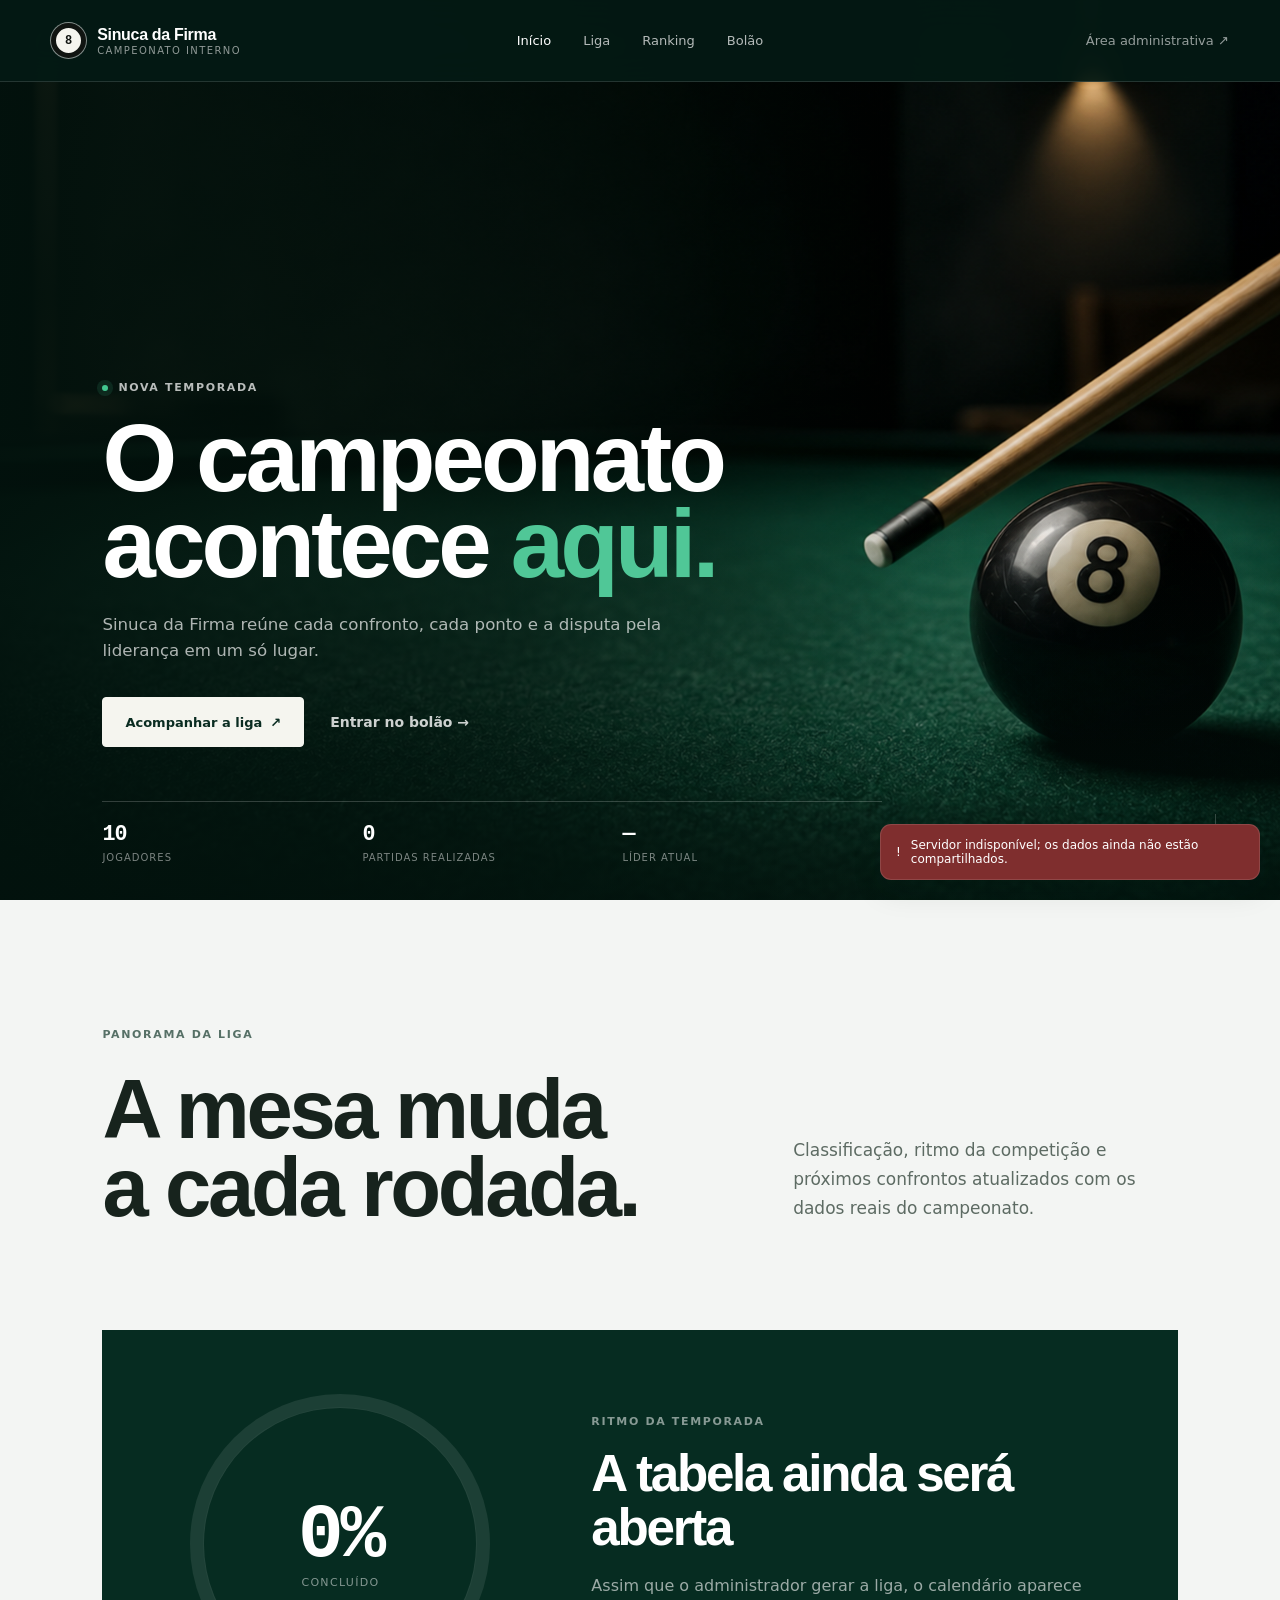
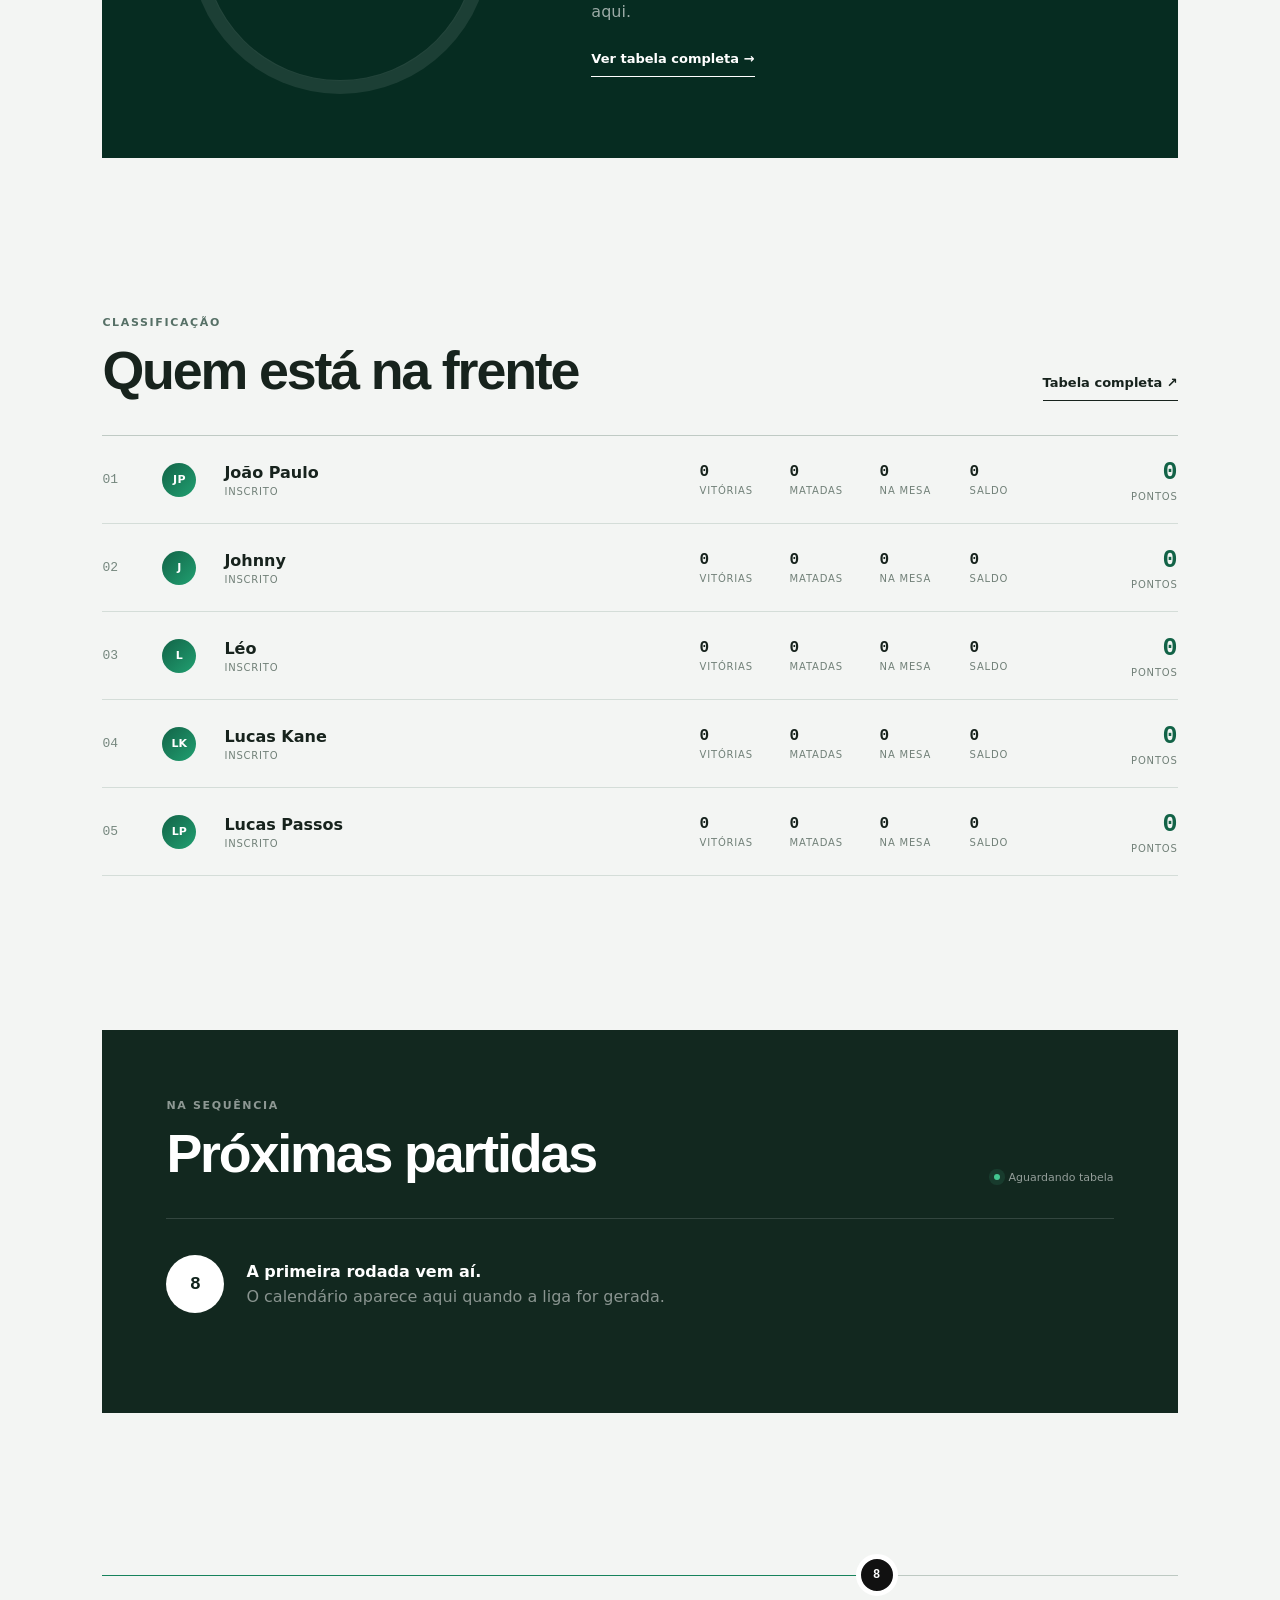
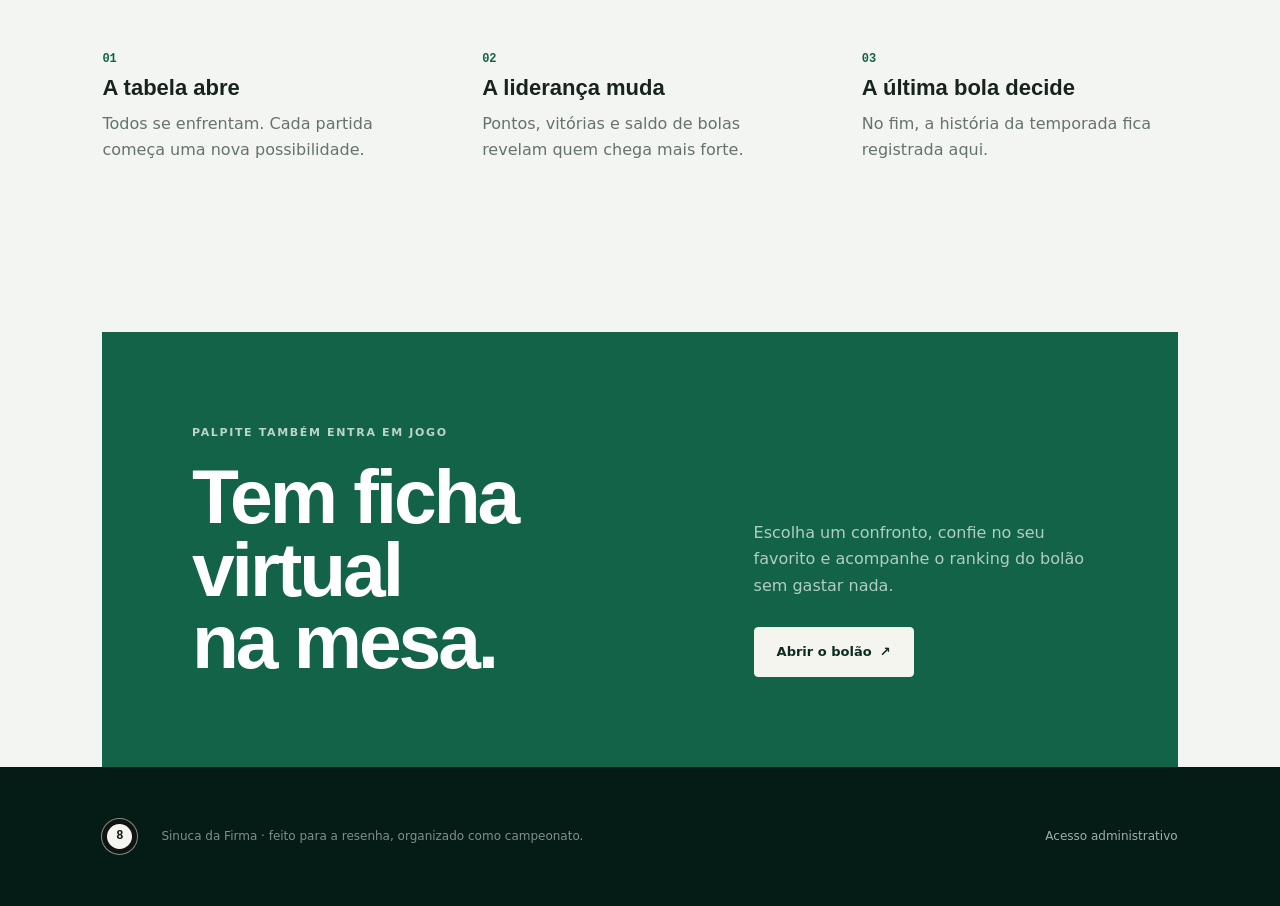
==== commit 5b38ec65: "Adiciona acesso publico direto ao ranking" ====
--- a/index.html
+++ b/index.html
@@ -29,6 +29,9 @@
         <button class="nav-item" data-view="league">
           <span aria-hidden="true">↻</span> Liga por pontos
         </button>
+        <button class="nav-item" data-view="league-ranking">
+          <span aria-hidden="true">↕</span> Ranking da liga
+        </button>
         <a class="nav-item nav-anchor" href="/bolao">
           <span aria-hidden="true">◉</span> Bolão virtual
         </a>
@@ -57,6 +60,7 @@
         <nav class="public-nav" aria-label="Navegação pública">
           <button type="button" data-action="navigate" data-view="dashboard">Início</button>
           <button type="button" data-action="navigate" data-view="league">Liga</button>
+          <button type="button" data-action="navigate-public-ranking" aria-controls="public-league-ranking">Ranking</button>
           <a href="/bolao">Bolão</a>
         </nav>
         <a class="public-admin-link" href="/login">Área administrativa <span aria-hidden="true">↗</span></a>
@@ -108,7 +112,7 @@
         <div class="balls-editor">
           <div class="balls-editor-heading">
             <strong>Bolas da partida</strong>
-            <span>Informe quantas cada jogador matou, até 8. O saldo considera apenas as 7 bolas comuns que o perdedor deixou na mesa.</span>
+            <span>Informe quantas cada jogador matou, até 8. O saldo é a quantidade que o perdedor deixou na mesa, incluindo o castigo.</span>
           </div>
           <div class="scoreboard-editor balls-scoreboard-editor">
             <label class="score-player balls-player">
--- a/styles.css
+++ b/styles.css
@@ -4242,6 +4242,11 @@
   grid-template-columns: 48px 46px minmax(180px, 1fr) 72px 72px 72px 82px 112px;
 }
 
+#public-league-ranking {
+  scroll-margin-top: 104px;
+  outline: none;
+}
+
 .public-round-list {
   border-top: 1px solid #b8c6be;
 }
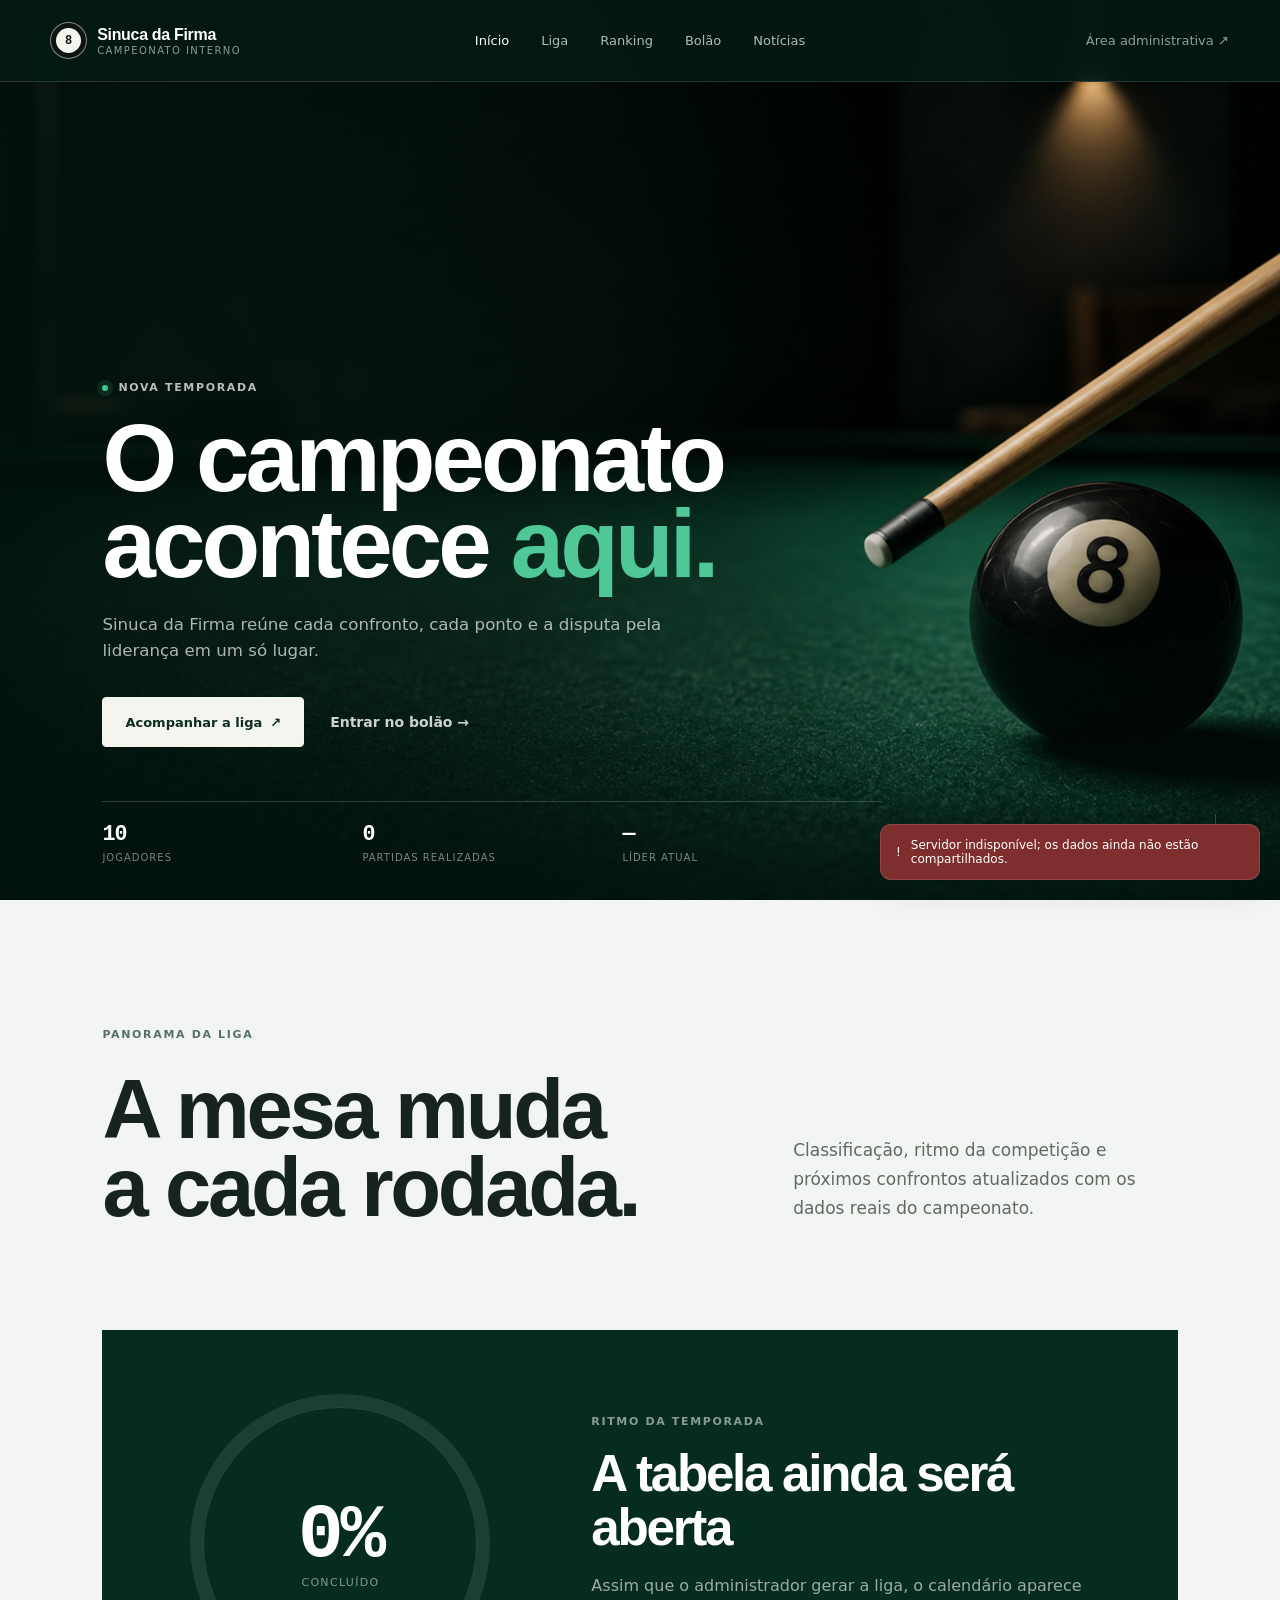
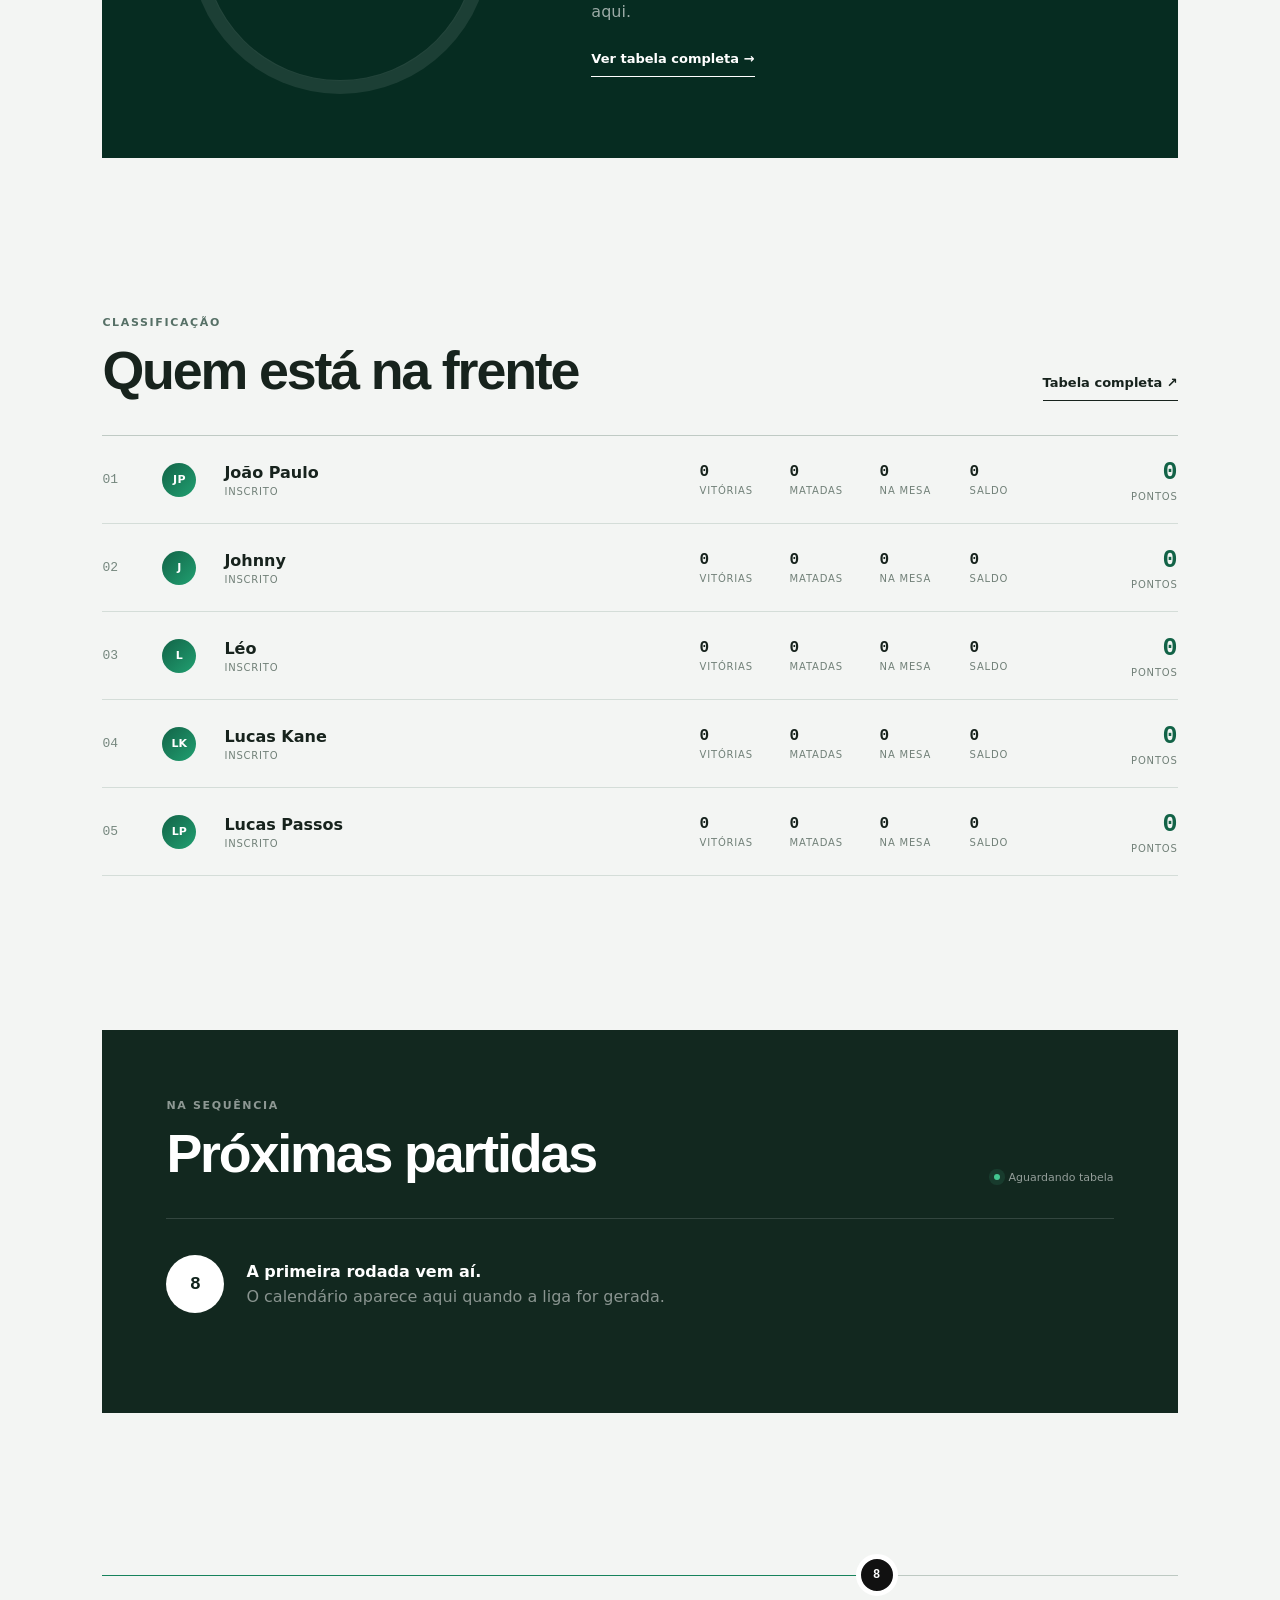
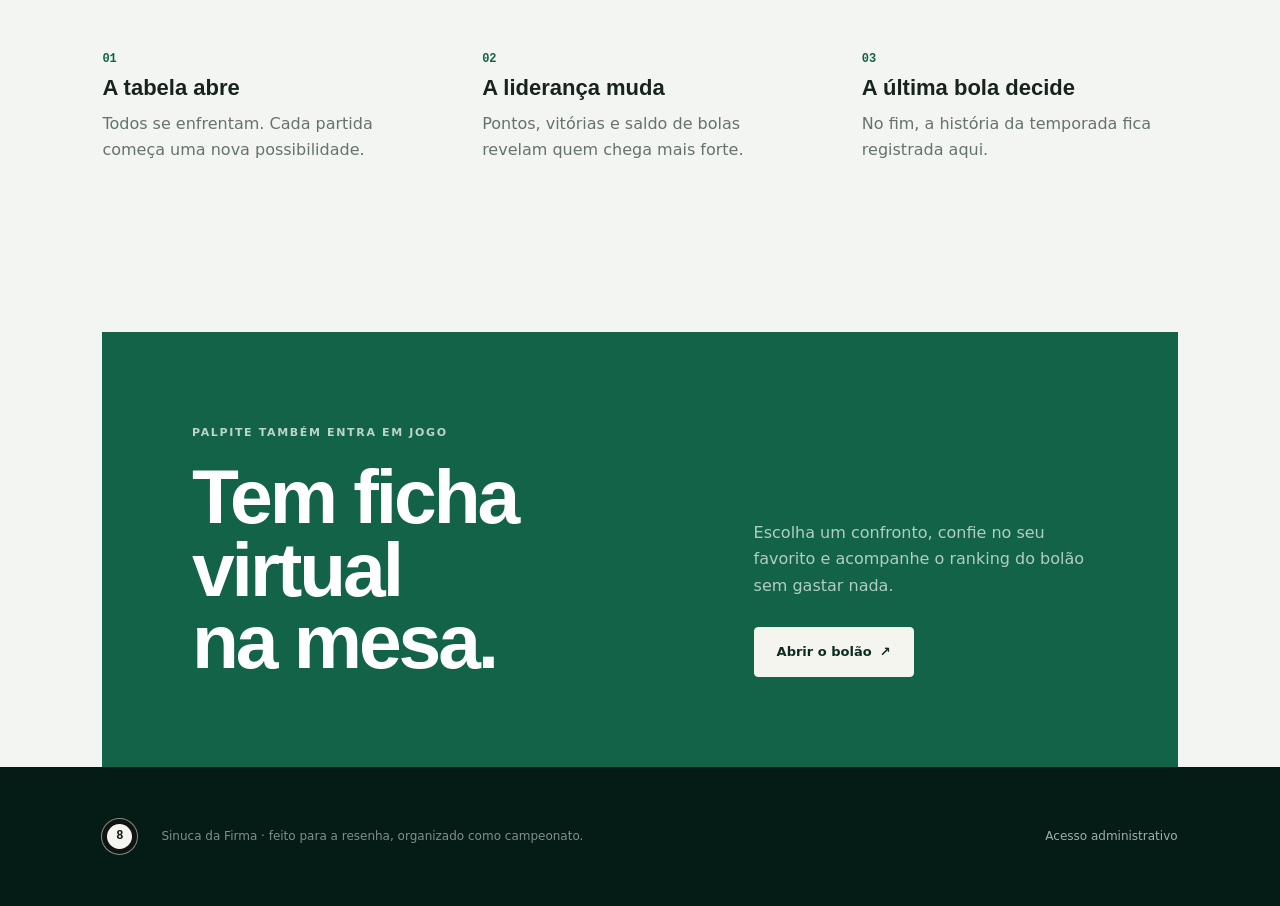
==== commit 59516fcc: "Adiciona área de notícias" ====
--- a/index.html
+++ b/index.html
@@ -35,6 +35,9 @@
         <a class="nav-item nav-anchor" href="/bolao">
           <span aria-hidden="true">◉</span> Bolão virtual
         </a>
+        <button class="nav-item" data-view="news">
+          <span aria-hidden="true">▤</span> Notícias
+        </button>
         <button class="nav-item" data-view="settings">
           <span aria-hidden="true">⚙</span> Configurações
         </button>
@@ -62,6 +65,7 @@
           <button type="button" data-action="navigate" data-view="league">Liga</button>
           <button type="button" data-action="navigate-public-ranking" aria-controls="public-league-ranking">Ranking</button>
           <a href="/bolao">Bolão</a>
+          <button type="button" data-action="navigate" data-view="news">Notícias</button>
         </nav>
         <a class="public-admin-link" href="/login">Área administrativa <span aria-hidden="true">↗</span></a>
       </header>
--- a/styles.css
+++ b/styles.css
@@ -2774,6 +2774,596 @@
   }
 }
 
+/* Notícias */
+.news-public,
+.news-article {
+  min-height: 100vh;
+  background: #f3f5f3;
+}
+
+.news-masthead {
+  padding: 150px clamp(24px, 5vw, 72px) 72px;
+  color: #fff;
+  background: #062c21;
+}
+
+.news-masthead-inner {
+  width: min(1180px, 100%);
+  margin: 0 auto;
+  display: grid;
+  grid-template-columns: minmax(0, .82fr) minmax(380px, 1.18fr);
+  align-items: center;
+  gap: clamp(40px, 6vw, 86px);
+}
+
+.news-masthead-copy h1,
+.news-article-heading h1 {
+  max-width: 16ch;
+  margin: 22px 0 20px;
+  font-family: var(--font-display);
+  font-size: clamp(42px, 5.8vw, 76px);
+  font-weight: 620;
+  line-height: .98;
+  letter-spacing: -.04em;
+  text-wrap: balance;
+}
+
+.news-masthead-copy > p,
+.news-article-heading > p {
+  max-width: 62ch;
+  margin-bottom: 28px;
+  color: rgba(255,255,255,.72);
+  font-size: 16px;
+  line-height: 1.65;
+  text-wrap: pretty;
+}
+
+.news-meta {
+  display: flex;
+  flex-wrap: wrap;
+  align-items: center;
+  gap: 8px 16px;
+  color: var(--ink-soft);
+  font-size: 11px;
+}
+
+.news-masthead .news-meta,
+.news-article-header .news-meta {
+  color: rgba(255,255,255,.62);
+}
+
+.news-category {
+  padding: 5px 9px;
+  color: var(--green-800);
+  background: var(--green-100);
+  border-radius: 999px;
+  font-weight: 750;
+}
+
+.news-featured-media,
+.news-card-media {
+  display: block;
+  width: 100%;
+  padding: 0;
+  overflow: hidden;
+  background: #0c4a36;
+  border: 0;
+  cursor: pointer;
+}
+
+.news-featured-media {
+  aspect-ratio: 16 / 10;
+  border-radius: 14px;
+}
+
+.news-featured-media img,
+.news-card-media img,
+.news-article-cover > img,
+.news-admin-thumb img,
+.news-admin-cover img {
+  width: 100%;
+  height: 100%;
+  display: block;
+  object-fit: cover;
+  transition: transform 220ms cubic-bezier(.22, 1, .36, 1);
+}
+
+.news-featured-media:hover img,
+.news-card-media:hover img {
+  transform: scale(1.025);
+}
+
+.news-image-placeholder {
+  width: 100%;
+  height: 100%;
+  min-height: 180px;
+  display: grid;
+  place-content: center;
+  justify-items: center;
+  gap: 10px;
+  color: rgba(255,255,255,.65);
+  background: #0c4a36;
+}
+
+.news-image-placeholder span {
+  width: 58px;
+  height: 58px;
+  display: grid;
+  place-items: center;
+  color: #111;
+  background: #fff;
+  border: 7px solid #111;
+  border-radius: 50%;
+  font: 800 18px/1 var(--font-score);
+}
+
+.news-image-placeholder small {
+  font-size: 11px;
+}
+
+.news-index,
+.news-related {
+  width: min(1180px, calc(100% - 48px));
+  margin: 0 auto;
+  padding: 76px 0 100px;
+}
+
+.news-index-heading {
+  display: flex;
+  align-items: end;
+  justify-content: space-between;
+  gap: 24px;
+  padding-bottom: 24px;
+  border-bottom: 1px solid var(--line);
+}
+
+.news-index-heading h2 {
+  margin-bottom: 6px;
+  font-family: var(--font-display);
+  font-size: 30px;
+  font-weight: 620;
+  letter-spacing: -.03em;
+}
+
+.news-index-heading p,
+.news-index-heading > span,
+.news-only-featured {
+  margin: 0;
+  color: var(--ink-soft);
+  font-size: 12px;
+}
+
+.news-grid {
+  display: grid;
+  grid-template-columns: repeat(3, minmax(0, 1fr));
+  gap: 44px 28px;
+  padding-top: 34px;
+}
+
+.news-card-media {
+  aspect-ratio: 16 / 10;
+  border-radius: 10px;
+}
+
+.news-card-copy {
+  padding-top: 18px;
+}
+
+.news-card h3 {
+  margin: 14px 0 10px;
+  font-family: var(--font-display);
+  font-size: 22px;
+  line-height: 1.17;
+  letter-spacing: -.025em;
+  text-wrap: balance;
+}
+
+.news-card h3 button,
+.news-read-link,
+.news-article .public-view-back {
+  padding: 0;
+  color: inherit;
+  background: none;
+  border: 0;
+  font: inherit;
+  text-align: left;
+  cursor: pointer;
+}
+
+.news-card h3 button:hover,
+.news-read-link:hover {
+  color: var(--green-700);
+}
+
+.news-card-copy > p {
+  color: var(--ink-soft);
+  font-size: 13px;
+  line-height: 1.6;
+}
+
+.news-read-link {
+  color: var(--green-700);
+  font-size: 12px;
+  font-weight: 750;
+}
+
+.news-only-featured {
+  padding-top: 34px;
+}
+
+.news-article-header {
+  padding: 156px 24px 86px;
+  color: #fff;
+  background: #062c21;
+}
+
+.news-article-heading {
+  width: min(900px, 100%);
+  margin: 0 auto;
+}
+
+.news-article .public-view-back {
+  margin-bottom: 50px;
+  color: rgba(255,255,255,.65);
+  font-size: 12px;
+}
+
+.news-article-layout {
+  width: min(1080px, calc(100% - 48px));
+  margin: 0 auto;
+  display: grid;
+  grid-template-columns: minmax(0, 1fr) 220px;
+  gap: 72px;
+  padding: 64px 0 92px;
+}
+
+.news-article-cover {
+  margin: 0 0 44px;
+}
+
+.news-article-cover > img,
+.news-article-cover > .news-image-placeholder {
+  aspect-ratio: 16 / 9;
+  border-radius: 12px;
+}
+
+.news-article-cover figcaption {
+  margin-top: 9px;
+  color: var(--ink-soft);
+  font-size: 11px;
+}
+
+.news-article-body {
+  max-width: 70ch;
+  color: #26372e;
+  font-size: 16px;
+  line-height: 1.8;
+}
+
+.news-article-body p {
+  margin-bottom: 1.45em;
+}
+
+.news-video {
+  position: relative;
+  margin-top: 42px;
+  padding-top: 56.25%;
+  overflow: hidden;
+  border-radius: 12px;
+  background: #071c15;
+}
+
+.news-video iframe {
+  position: absolute;
+  inset: 0;
+  width: 100%;
+  height: 100%;
+  border: 0;
+}
+
+.news-article-aside {
+  position: sticky;
+  top: 118px;
+  align-self: start;
+  display: grid;
+  gap: 6px;
+  padding-top: 8px;
+}
+
+.news-article-aside span,
+.news-article-aside time {
+  color: var(--ink-soft);
+  font-size: 11px;
+}
+
+.news-article-aside .button {
+  margin-top: 18px;
+}
+
+.news-related {
+  padding-top: 0;
+}
+
+.news-loading {
+  min-height: 100vh;
+  display: grid;
+  place-content: center;
+  grid-auto-flow: column;
+  gap: 8px;
+  background: #062c21;
+}
+
+.news-loading span {
+  width: 8px;
+  height: 8px;
+  background: #5bd3a1;
+  border-radius: 50%;
+  animation: status-pulse 1.2s ease-in-out infinite;
+}
+
+.news-loading span:nth-child(2) { animation-delay: 120ms; }
+.news-loading span:nth-child(3) { animation-delay: 240ms; }
+
+.news-admin-layout {
+  display: grid;
+  grid-template-columns: minmax(0, 1.4fr) minmax(330px, .6fr);
+  gap: 22px;
+}
+
+.news-editor-card,
+.news-library-card {
+  min-width: 0;
+}
+
+.news-body-input {
+  min-height: 280px !important;
+}
+
+.news-check {
+  min-height: 68px;
+  display: flex;
+  align-items: center;
+  gap: 11px;
+  padding: 10px 12px;
+  background: var(--surface-soft);
+  border-radius: 10px;
+  cursor: pointer;
+}
+
+.news-check input {
+  width: 18px;
+  height: 18px;
+  accent-color: var(--green-700);
+}
+
+.news-check span,
+.news-check small {
+  display: block;
+}
+
+.news-check small {
+  margin-top: 2px;
+  color: var(--ink-soft);
+  font-size: 11px;
+}
+
+.news-form-actions {
+  display: flex;
+  align-items: center;
+  justify-content: flex-end;
+  gap: 18px;
+  padding-top: 8px;
+}
+
+.news-form-actions span {
+  color: var(--ink-soft);
+  font-size: 12px;
+}
+
+.news-admin-cover {
+  display: grid;
+  grid-template-columns: 110px 1fr;
+  align-items: center;
+  gap: 14px;
+  color: var(--ink-soft);
+  font-size: 11px;
+}
+
+.news-admin-cover img,
+.news-admin-cover .news-image-placeholder {
+  width: 110px;
+  height: 68px;
+  min-height: 0;
+  border-radius: 8px;
+  object-fit: cover;
+}
+
+.news-admin-list {
+  padding: 0 20px 20px;
+}
+
+.news-admin-item {
+  display: grid;
+  grid-template-columns: 96px minmax(0, 1fr);
+  gap: 14px;
+  padding: 18px 0;
+  border-bottom: 1px solid var(--line);
+}
+
+.news-admin-item:last-child {
+  border-bottom: 0;
+}
+
+.news-admin-thumb,
+.news-admin-thumb img,
+.news-admin-thumb .news-image-placeholder {
+  width: 96px;
+  height: 72px;
+  min-height: 0;
+  overflow: hidden;
+  border-radius: 8px;
+  object-fit: cover;
+}
+
+.news-admin-thumb .news-image-placeholder span,
+.news-admin-cover .news-image-placeholder span {
+  width: 30px;
+  height: 30px;
+  border-width: 4px;
+  font-size: 9px;
+}
+
+.news-admin-thumb .news-image-placeholder small,
+.news-admin-cover .news-image-placeholder small {
+  display: none;
+}
+
+.news-admin-item-meta {
+  display: flex;
+  flex-wrap: wrap;
+  gap: 6px;
+}
+
+.news-admin-item h3 {
+  margin: 8px 0 5px;
+  font-size: 14px;
+  line-height: 1.3;
+}
+
+.news-admin-item p {
+  margin: 0;
+  color: var(--ink-soft);
+  font-size: 11px;
+}
+
+.news-admin-actions {
+  display: flex;
+  gap: 7px;
+  margin-top: 12px;
+}
+
+@media (max-width: 1100px) {
+  .news-admin-layout {
+    grid-template-columns: 1fr;
+  }
+
+  .news-grid {
+    grid-template-columns: repeat(2, minmax(0, 1fr));
+  }
+}
+
+@media (max-width: 980px) {
+  body.is-public .public-nav {
+    position: absolute;
+    top: 82px;
+    left: 0;
+    width: 100%;
+    display: flex;
+    gap: 26px;
+    padding: 0 24px;
+    overflow-x: auto;
+    background: rgba(4, 26, 20, .96);
+    border-bottom: 1px solid rgba(255,255,255,.1);
+    scrollbar-width: none;
+  }
+
+  body.is-public .public-nav::-webkit-scrollbar { display: none; }
+  body.is-public .public-nav button,
+  body.is-public .public-nav a { flex: 0 0 auto; }
+
+  .news-masthead-inner {
+    grid-template-columns: 1fr;
+  }
+
+  .news-featured-media {
+    max-width: 760px;
+  }
+}
+
+@media (max-width: 720px) {
+  body.is-public .public-nav { top: 68px; }
+
+  .news-masthead {
+    padding: 150px 18px 48px;
+  }
+
+  .news-masthead-copy h1,
+  .news-article-heading h1 {
+    font-size: clamp(38px, 12vw, 52px);
+  }
+
+  .news-index,
+  .news-related,
+  .news-article-layout {
+    width: calc(100% - 36px);
+  }
+
+  .news-index {
+    padding: 54px 0 76px;
+  }
+
+  .news-grid {
+    grid-template-columns: 1fr;
+  }
+
+  .news-index-heading {
+    align-items: flex-start;
+    flex-direction: column;
+    gap: 8px;
+  }
+
+  .news-article-header {
+    padding: 156px 18px 56px;
+  }
+
+  .news-article .public-view-back {
+    margin-bottom: 34px;
+  }
+
+  .news-article-layout {
+    grid-template-columns: 1fr;
+    gap: 42px;
+    padding: 38px 0 72px;
+  }
+
+  .news-article-aside {
+    position: static;
+    padding-top: 26px;
+    border-top: 1px solid var(--line);
+  }
+
+  .news-editor-card .col-4,
+  .news-editor-card .col-6,
+  .news-editor-card .col-8 {
+    grid-column: span 12;
+  }
+
+  .news-admin-item {
+    grid-template-columns: 72px minmax(0, 1fr);
+  }
+
+  .news-admin-thumb,
+  .news-admin-thumb img,
+  .news-admin-thumb .news-image-placeholder {
+    width: 72px;
+    height: 62px;
+  }
+
+  .news-form-actions {
+    align-items: stretch;
+    flex-direction: column;
+  }
+}
+
+@media (prefers-reduced-motion: reduce) {
+  .news-featured-media img,
+  .news-card-media img,
+  .news-loading span {
+    transition: none;
+    animation: none;
+  }
+}
+
 /* Sala do Campeonato · direção pública 2026 */
 :root {
   --font-display: "Avenir Next", Avenir, "Segoe UI Variable Display", "Segoe UI", sans-serif;
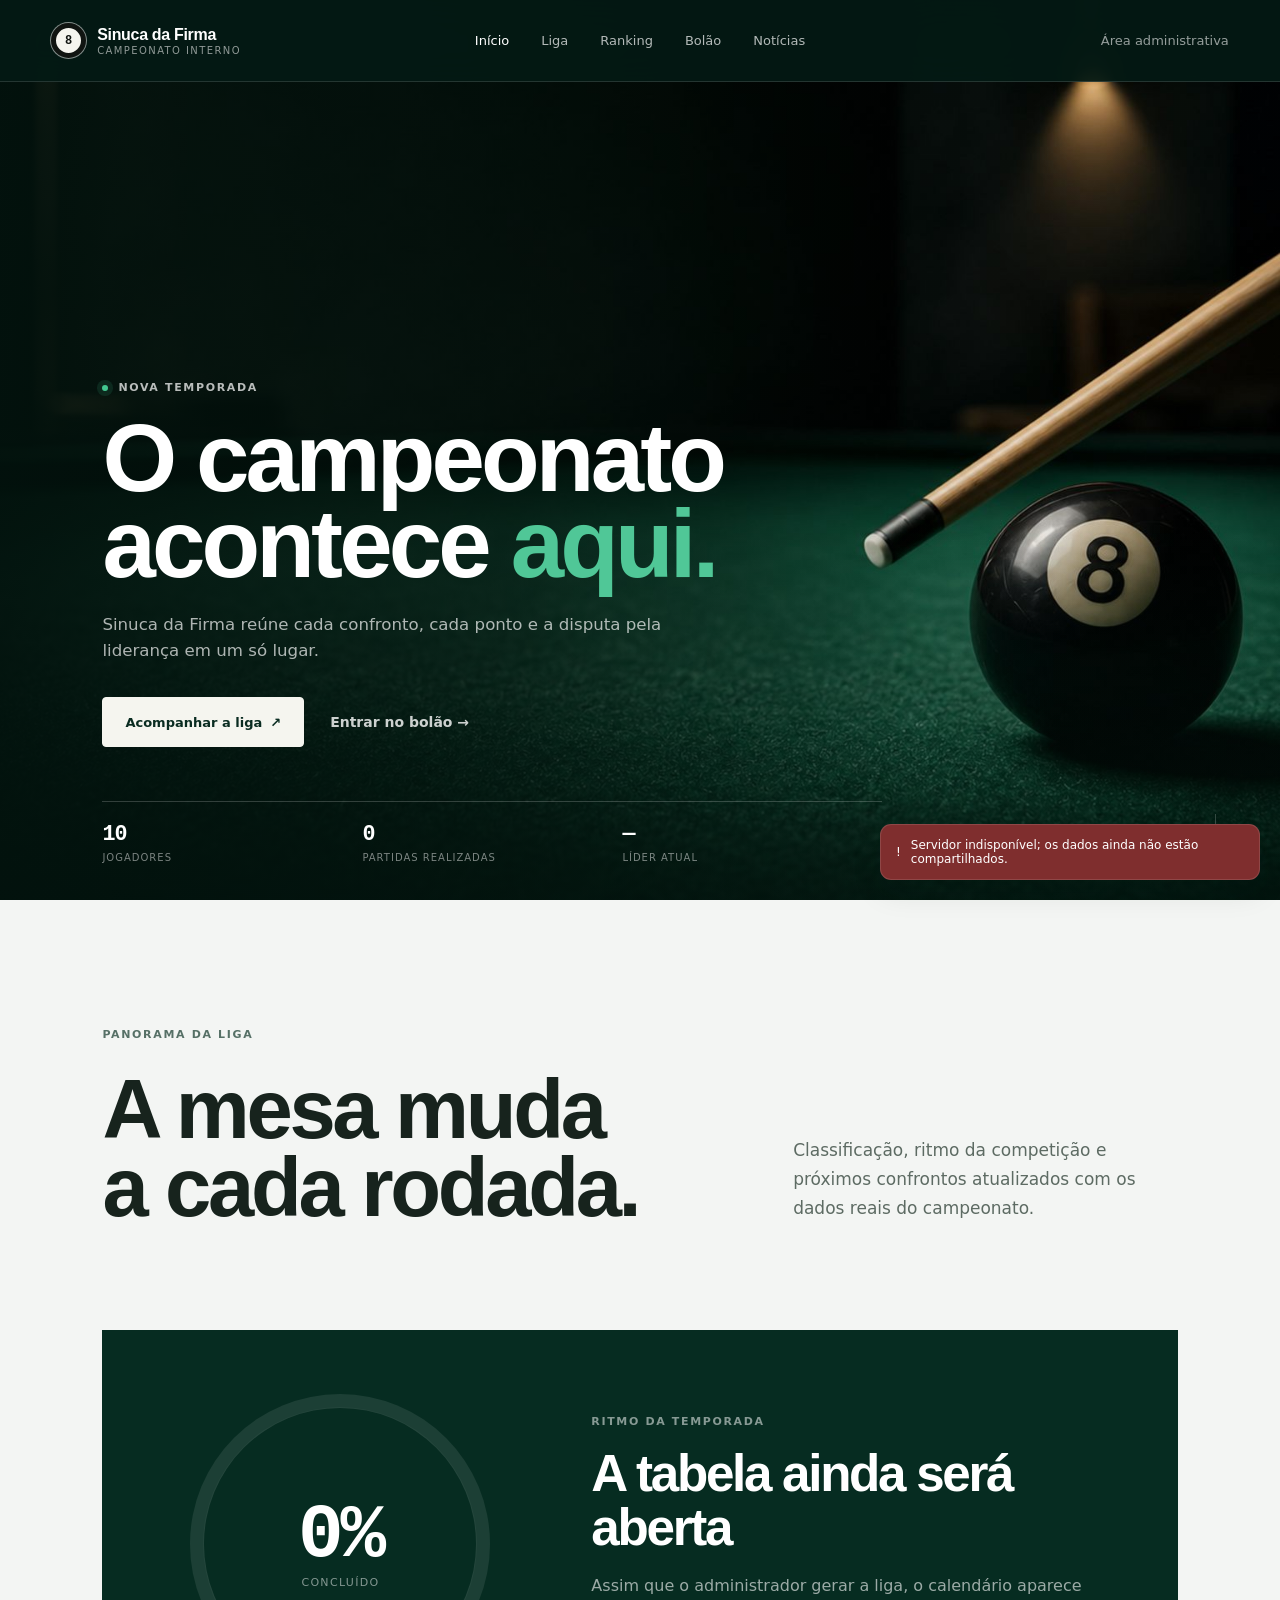
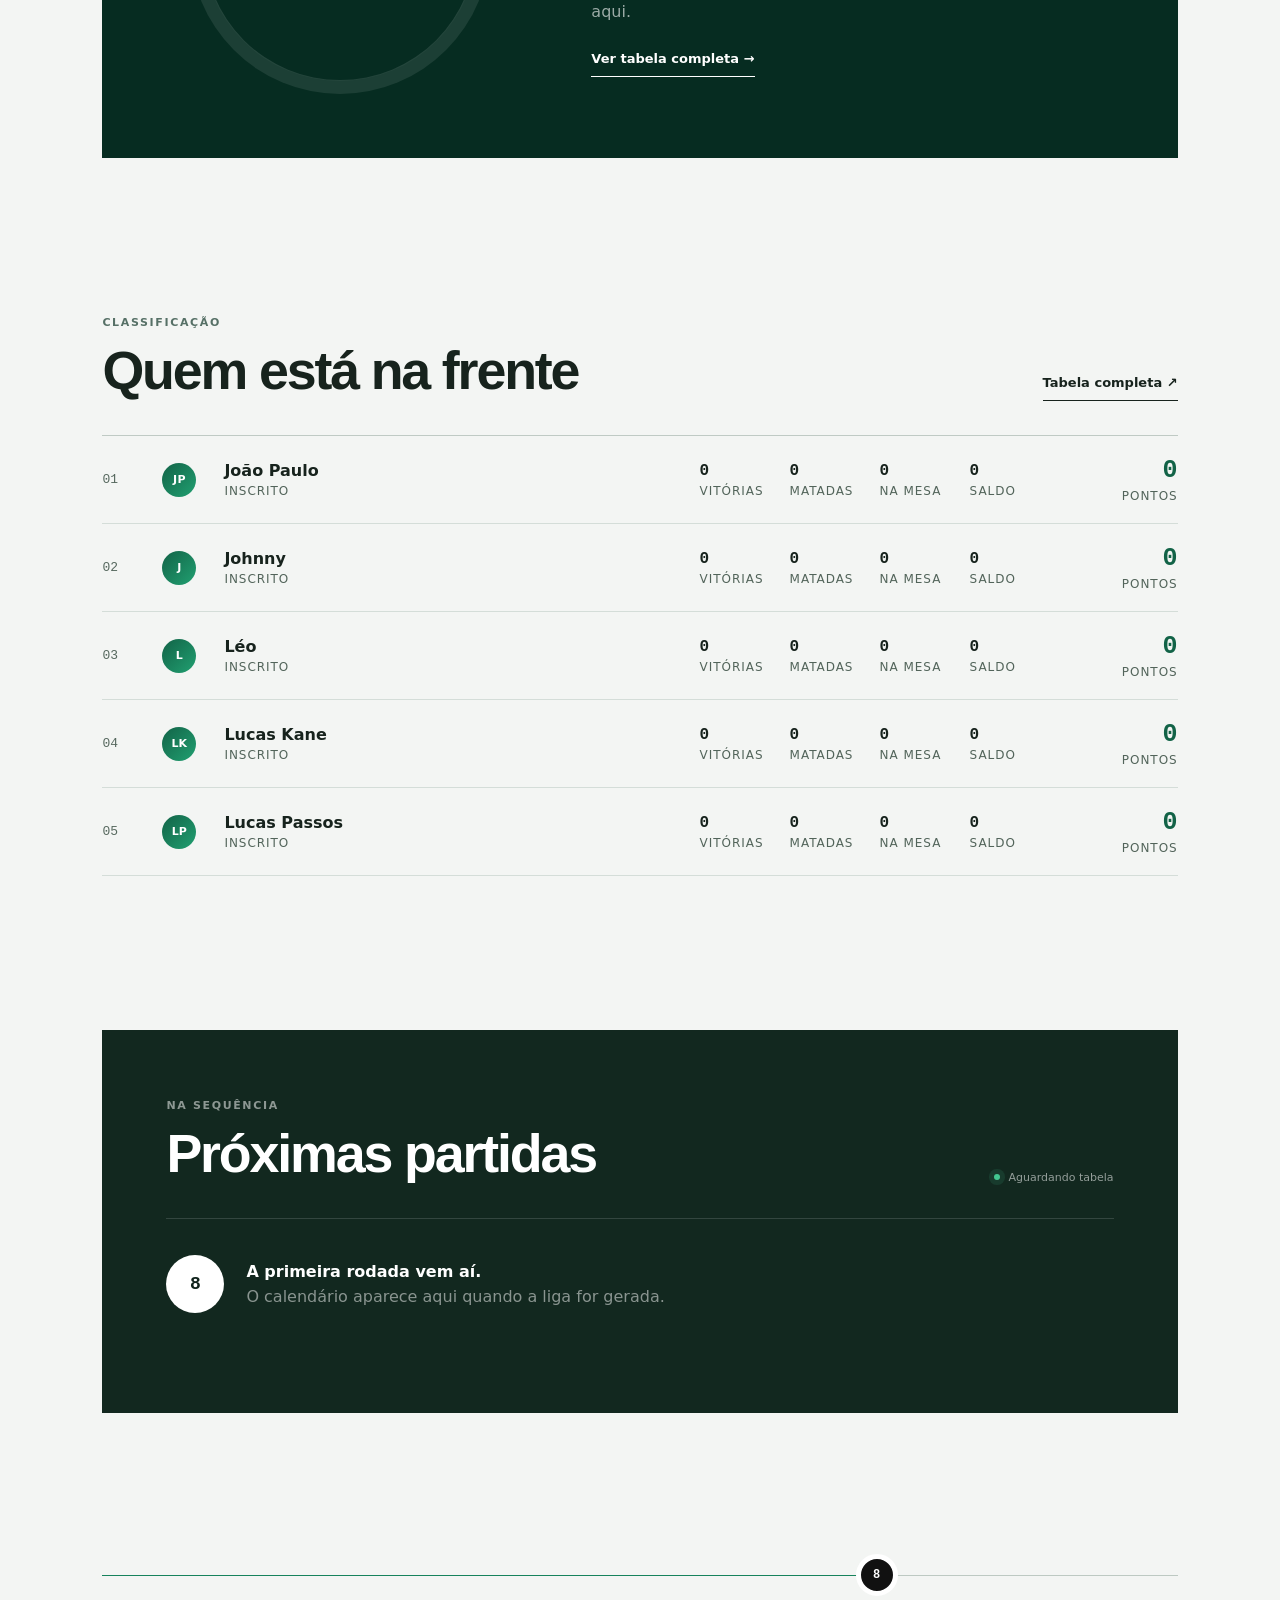
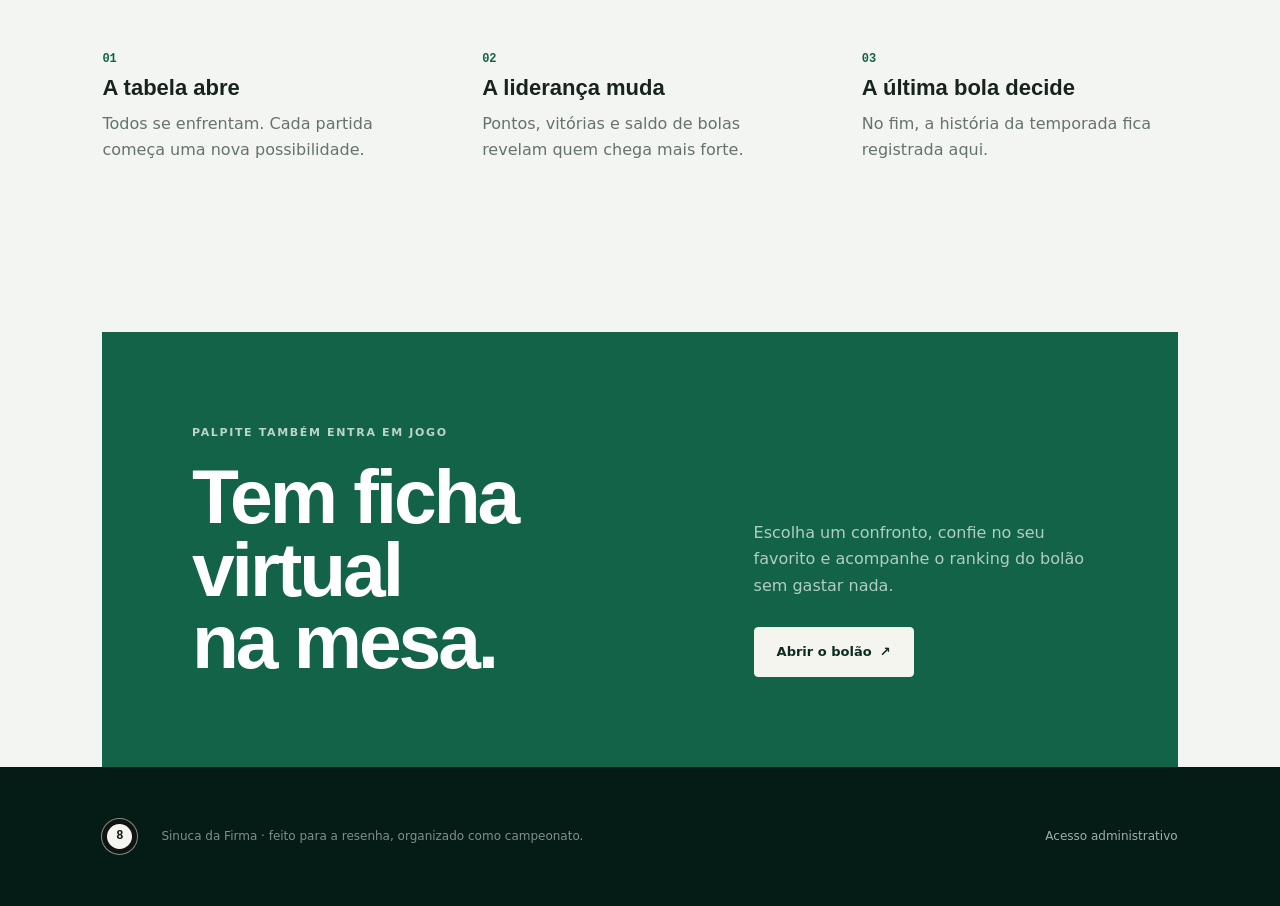
==== commit 715811e3: "Melhora administração e interação do site" ====
--- a/index.html
+++ b/index.html
@@ -20,6 +20,7 @@
       </div>
 
       <nav class="main-nav" aria-label="Navegação principal">
+        <span class="nav-section-label">Competição</span>
         <button class="nav-item is-active" data-view="dashboard">
           <span aria-hidden="true">▦</span> Visão geral
         </button>
@@ -32,12 +33,14 @@
         <button class="nav-item" data-view="league-ranking">
           <span aria-hidden="true">↕</span> Ranking da liga
         </button>
+        <span class="nav-section-label">Conteúdo</span>
         <a class="nav-item nav-anchor" href="/bolao">
           <span aria-hidden="true">◉</span> Bolão virtual
         </a>
         <button class="nav-item" data-view="news">
           <span aria-hidden="true">▤</span> Notícias
         </button>
+        <span class="nav-section-label">Sistema</span>
         <button class="nav-item" data-view="settings">
           <span aria-hidden="true">⚙</span> Configurações
         </button>
@@ -67,7 +70,7 @@
           <a href="/bolao">Bolão</a>
           <button type="button" data-action="navigate" data-view="news">Notícias</button>
         </nav>
-        <a class="public-admin-link" href="/login">Área administrativa <span aria-hidden="true">↗</span></a>
+        <a class="public-admin-link" href="/login">Área administrativa</a>
       </header>
       <header class="topbar">
         <button class="icon-button menu-button" id="menu-button" aria-label="Abrir menu">☰</button>
@@ -82,7 +85,12 @@
         </div>
       </header>
 
-      <main class="content" id="app-content" tabindex="-1"></main>
+      <main class="content" id="app-content" tabindex="-1">
+        <div class="app-loading-shell" aria-label="Carregando campeonato" aria-busy="true">
+          <div class="loading-hero"></div>
+          <div class="loading-grid"><span></span><span></span><span></span></div>
+        </div>
+      </main>
     </div>
   </div>
 
@@ -136,9 +144,19 @@
         <button class="button button-danger button-ghost" type="button" id="delete-score">Apagar placar</button>
         <span class="modal-spacer"></span>
         <button class="button button-ghost" type="button" data-close-score-dialog>Cancelar</button>
-        <button class="button button-primary" type="submit">Salvar resultado</button>
+        <button class="button button-ghost" type="submit" name="score-continuation" value="previous">Salvar e anterior</button>
+        <button class="button button-primary" type="submit" name="score-continuation" value="next">Salvar e próximo</button>
       </div>
     </form>
+  </dialog>
+
+  <dialog class="modal news-preview-modal" id="news-preview-dialog">
+    <div class="modal-header">
+      <div><span class="eyebrow">Prévia editorial</span><h2>Assim a notícia será exibida</h2></div>
+      <button class="icon-button" type="button" data-close-news-preview aria-label="Fechar">×</button>
+    </div>
+    <div class="modal-body" id="news-preview-content"></div>
+    <div class="modal-footer"><span class="modal-spacer"></span><button class="button button-primary" type="button" data-close-news-preview>Voltar à edição</button></div>
   </dialog>
 
   <dialog class="modal modal-small" id="confirm-dialog">
--- a/styles.css
+++ b/styles.css
@@ -32,6 +32,79 @@
   font-synthesis: none;
 }
 
+/* Fluxos administrativos, estados e acessibilidade */
+.nav-section-label {
+  display: block;
+  margin: 18px 14px 6px;
+  color: rgba(255, 255, 255, .5);
+  font-size: 10px;
+  font-weight: 800;
+  letter-spacing: .14em;
+  text-transform: uppercase;
+}
+
+.app-loading-shell { display: grid; gap: 18px; animation: loadingPulse 1.4s ease-in-out infinite; }
+.loading-hero { min-height: 280px; border-radius: 18px; background: #dce5e0; }
+.loading-grid { display: grid; grid-template-columns: repeat(3, 1fr); gap: 18px; }
+.loading-grid span { min-height: 150px; border-radius: 14px; background: #e7ece9; }
+@keyframes loadingPulse { 50% { opacity: .58; } }
+
+.quick-score-form {
+  grid-column: 1 / -1;
+  display: grid;
+  grid-template-columns: minmax(150px, 1.4fr) repeat(2, minmax(120px, 1fr)) auto;
+  gap: 10px;
+  align-items: end;
+  width: 100%;
+  padding-top: 12px;
+  border-top: 1px dashed var(--line);
+}
+.quick-score-form label { display: grid; gap: 5px; color: var(--ink-soft); font-size: 12px; }
+.quick-score-form select, .quick-score-form input { min-height: 38px; }
+.match-audit { grid-column: 1 / -1; color: var(--ink-soft); font-size: 12px; text-align: right; }
+.inline-player-form { display: flex; flex: 1; gap: 7px; align-items: center; }
+.inline-player-form input { min-width: 150px; }
+
+.editorial-guidance, .community-rules {
+  margin-bottom: 20px;
+  padding: 15px 17px;
+  color: #29443a;
+  background: #edf5f1;
+  border-left: 4px solid var(--green-600);
+  border-radius: 8px;
+}
+.editorial-guidance p, .community-rules p { margin: 4px 0 0; line-height: 1.55; }
+.community-rules { grid-column: 1 / -1; margin-bottom: 4px; font-size: 13px; }
+.news-report-button { margin-top: 8px; padding: 4px 0; color: #586c62; background: none; border: 0; text-decoration: underline; cursor: pointer; }
+.news-report-button:hover { color: #8c2d2d; }
+.news-admin-history { font-size: 12px !important; }
+.news-masthead-inner > *, .news-article-layout > * { min-width: 0; }
+.news-masthead-copy h1, .news-article-heading h1 { max-width: min(16ch, 100%); overflow-wrap: anywhere; }
+body.is-public { overflow-x: clip; }
+.news-admin-comment em { display: block; margin-top: 5px; color: #9a3434; font-size: 12px; font-style: normal; font-weight: 700; }
+.news-preview-modal { width: min(920px, calc(100vw - 28px)); }
+.news-preview-modal .modal-body { max-height: 72vh; overflow: auto; }
+.news-preview-article { max-width: 720px; margin: 0 auto; }
+.news-preview-article h1 { margin: 12px 0; font-size: clamp(30px, 5vw, 52px); line-height: 1.02; }
+.news-preview-summary { color: var(--ink-soft); font-size: 18px; line-height: 1.55; }
+.news-preview-meta { margin: 16px 0; color: var(--ink-soft); font-size: 13px; }
+.news-preview-article img { width: 100%; max-height: 460px; margin-bottom: 24px; border-radius: 12px; object-fit: cover; }
+
+.public-ranking-list small { color: #52645a; font-size: 12px; }
+.public-rank-number { color: #56685e; }
+.public-view-hero::after { background: linear-gradient(135deg, #064634, #071f19); }
+
+@media (max-width: 760px) {
+  .loading-grid { grid-template-columns: 1fr; }
+  .loading-grid span { min-height: 110px; }
+  .quick-score-form { grid-template-columns: 1fr 1fr; }
+  .quick-score-form label:first-child, .quick-score-form button { grid-column: 1 / -1; }
+  .inline-player-form { flex-wrap: wrap; }
+  .public-nav button, .public-nav a, .public-admin-link, .public-subpage-footer a, .public-subpage-footer button { min-height: 44px; display: inline-flex; align-items: center; }
+  .news-form-actions { align-items: stretch; flex-direction: column; }
+  .news-form-actions span:empty { display: none; }
+}
+
 * {
   box-sizing: border-box;
 }
@@ -3364,6 +3437,355 @@
   }
 }
 
+.news-signals {
+  display: flex;
+  flex-wrap: wrap;
+  gap: 8px 16px;
+  margin-top: 12px;
+  color: var(--ink-soft);
+  font-size: 11px;
+}
+
+.news-signals b {
+  color: var(--green-700);
+}
+
+.news-masthead .news-signals {
+  margin: 12px 0 22px;
+  color: rgba(255,255,255,.65);
+}
+
+.news-masthead .news-signals b {
+  color: #70d9ae;
+}
+
+.news-card-copy .news-signals {
+  margin: 10px 0 0;
+}
+
+.news-card-kicker {
+  display: flex;
+  flex-wrap: wrap;
+  align-items: center;
+  gap: 8px 12px;
+  color: var(--ink-soft);
+  font-size: 11px;
+}
+
+.news-card-copy .news-read-link {
+  margin-top: 18px;
+}
+
+.news-latest-grid .news-card:only-child {
+  grid-column: 1 / -1;
+  max-width: none;
+  display: grid;
+  grid-template-columns: minmax(320px, .8fr) minmax(0, 1.2fr);
+  align-items: center;
+  gap: 32px;
+}
+
+.news-latest-grid .news-card:only-child .news-card-copy {
+  padding-top: 4px;
+}
+
+.news-conversation {
+  margin-top: 72px;
+  padding-top: 48px;
+  border-top: 1px solid var(--line);
+  scroll-margin-top: 130px;
+}
+
+.news-rating-panel {
+  display: grid;
+  grid-template-columns: minmax(150px, .7fr) minmax(220px, 1fr);
+  align-items: center;
+  gap: 8px 28px;
+  padding: 24px;
+  color: #fff;
+  background: var(--green-950);
+  border-radius: 14px;
+}
+
+.news-rating-panel > div:first-child {
+  display: grid;
+  grid-template-columns: auto 1fr;
+  align-items: baseline;
+  gap: 2px 10px;
+}
+
+.news-rating-label {
+  grid-column: 1 / -1;
+  color: rgba(255,255,255,.68);
+  font-size: 12px;
+}
+
+.news-rating-panel strong {
+  font: 620 38px/1 var(--font-display);
+}
+
+.news-rating-panel small,
+.news-rating-panel > p {
+  color: rgba(255,255,255,.6);
+  font-size: 11px;
+}
+
+.news-rating-panel > p {
+  grid-column: 2;
+  margin: -4px 0 0;
+}
+
+.news-stars {
+  display: flex;
+  gap: 4px;
+}
+
+.news-star {
+  width: 44px;
+  height: 44px;
+  padding: 0;
+  color: rgba(255,255,255,.35);
+  background: transparent;
+  border: 0;
+  border-radius: 8px;
+  font-size: 26px;
+  cursor: pointer;
+  transition: color 150ms ease, background 150ms ease, transform 150ms ease;
+}
+
+.news-star:hover,
+.news-star.is-selected {
+  color: #f2c85b;
+  background: rgba(255,255,255,.08);
+}
+
+.news-star:active {
+  transform: translateY(1px);
+}
+
+.news-conversation-heading {
+  display: flex;
+  align-items: end;
+  justify-content: space-between;
+  gap: 20px;
+  margin: 46px 0 20px;
+}
+
+.news-conversation-heading h2 {
+  margin-bottom: 5px;
+  font-family: var(--font-display);
+  font-size: 26px;
+  font-weight: 620;
+  letter-spacing: -.025em;
+}
+
+.news-conversation-heading p {
+  margin: 0;
+  color: var(--ink-soft);
+  font-size: 12px;
+}
+
+.news-comment-form {
+  position: relative;
+  display: grid;
+  grid-template-columns: minmax(180px, .45fr) minmax(0, 1fr);
+  gap: 16px;
+  padding: 22px;
+  background: #e9efeb;
+  border-radius: 12px;
+}
+
+.news-comment-form textarea {
+  min-height: 96px;
+}
+
+.news-comment-form .field > span small {
+  color: var(--ink-soft);
+  font-weight: 400;
+}
+
+.news-comment-actions {
+  grid-column: 1 / -1;
+  display: flex;
+  align-items: center;
+  justify-content: flex-end;
+  gap: 16px;
+}
+
+.news-comment-actions span {
+  color: var(--red);
+  font-size: 11px;
+}
+
+.news-honeypot {
+  position: absolute;
+  left: -10000px;
+  width: 1px;
+  height: 1px;
+  overflow: hidden;
+}
+
+.news-comment-list {
+  display: grid;
+  gap: 0;
+  margin-top: 30px;
+}
+
+.news-comment {
+  display: grid;
+  grid-template-columns: 42px minmax(0, 1fr);
+  gap: 14px;
+  padding: 22px 0;
+  border-bottom: 1px solid var(--line);
+}
+
+.news-comment-avatar {
+  width: 42px;
+  height: 42px;
+  display: grid;
+  place-items: center;
+  color: var(--green-800);
+  background: var(--green-100);
+  border-radius: 50%;
+  font-size: 12px;
+  font-weight: 800;
+}
+
+.news-comment-meta {
+  display: flex;
+  align-items: baseline;
+  justify-content: space-between;
+  gap: 14px;
+}
+
+.news-comment-meta strong {
+  font-size: 13px;
+}
+
+.news-comment-meta time {
+  color: var(--ink-soft);
+  font-size: 10px;
+}
+
+.news-comment p {
+  margin: 7px 0 0;
+  color: #33443a;
+  font-size: 13px;
+  line-height: 1.65;
+  overflow-wrap: anywhere;
+}
+
+.news-comments-empty {
+  display: flex;
+  align-items: center;
+  gap: 12px;
+  padding: 22px 0;
+  color: var(--ink-soft);
+}
+
+.news-comments-empty span {
+  font-size: 24px;
+}
+
+.news-comments-empty p {
+  margin: 0;
+  font-size: 12px;
+}
+
+.news-admin-item.is-moderating {
+  grid-template-columns: 96px minmax(0, 1fr);
+  padding-bottom: 12px;
+}
+
+.news-admin-comments {
+  grid-column: 1 / -1;
+  display: grid;
+  gap: 0;
+  margin-top: 8px;
+  padding: 14px;
+  background: var(--surface-soft);
+  border-radius: 10px;
+}
+
+.news-admin-comments > strong {
+  margin-bottom: 8px;
+  font-size: 12px;
+}
+
+.news-admin-comments > p {
+  margin: 6px 0;
+}
+
+.news-admin-comment {
+  display: flex;
+  align-items: center;
+  justify-content: space-between;
+  gap: 12px;
+  padding: 10px 0;
+  border-top: 1px solid var(--line);
+}
+
+.news-admin-comment > div {
+  min-width: 0;
+  display: grid;
+  gap: 3px;
+}
+
+.news-admin-comment b {
+  font-size: 11px;
+}
+
+.news-admin-comment span {
+  color: var(--ink-soft);
+  font-size: 11px;
+  line-height: 1.45;
+  overflow-wrap: anywhere;
+}
+
+@media (max-width: 720px) {
+  .news-latest-grid .news-card:only-child {
+    display: block;
+  }
+
+  .news-latest-grid .news-card:only-child .news-card-copy {
+    padding-top: 18px;
+  }
+
+  .news-rating-panel {
+    grid-template-columns: 1fr;
+  }
+
+  .news-rating-panel > p {
+    grid-column: 1;
+  }
+
+  .news-comment-form {
+    grid-template-columns: 1fr;
+    padding: 18px;
+  }
+
+  .news-comment-actions {
+    align-items: stretch;
+    flex-direction: column;
+  }
+
+  .news-comment-actions .button {
+    width: 100%;
+  }
+
+  .news-comment-meta {
+    align-items: flex-start;
+    flex-direction: column;
+    gap: 2px;
+  }
+}
+
+@media (prefers-reduced-motion: reduce) {
+  .news-star {
+    transition: none;
+  }
+}
+
 /* Sala do Campeonato · direção pública 2026 */
 :root {
   --font-display: "Avenir Next", Avenir, "Segoe UI Variable Display", "Segoe UI", sans-serif;
@@ -3410,7 +3832,7 @@
 
 body.is-admin .hero-card {
   min-height: 240px;
-  background: #062c21 url("assets/visual/hero-salao-desktop.png") right 62% / cover no-repeat;
+  background: #062c21 url("assets/visual/hero-salao-desktop.jpg") right 62% / cover no-repeat;
 }
 
 body.is-admin .hero-card::before {
@@ -3572,7 +3994,7 @@
   align-items: flex-end;
   isolation: isolate;
   color: #fff;
-  background: #041c15 url("assets/visual/hero-salao-desktop.png") center / cover no-repeat;
+  background: #041c15 url("assets/visual/hero-salao-desktop.jpg") center / cover no-repeat;
 }
 
 .public-hero-shade {
@@ -4178,7 +4600,7 @@
   justify-content: space-between;
   isolation: isolate;
   color: #fff;
-  background: #041c15 url("assets/visual/hero-salao-desktop.png") 58% center / cover no-repeat;
+  background: #041c15 url("assets/visual/hero-salao-desktop.jpg") 58% center / cover no-repeat;
 }
 
 .login-story::after {
@@ -4277,7 +4699,7 @@
   min-height: 340px;
   align-items: flex-end;
   padding: clamp(30px, 5vw, 64px);
-  background: #041c15 url("assets/visual/hero-salao-desktop.png") center 64% / cover no-repeat;
+  background: #041c15 url("assets/visual/hero-salao-desktop.jpg") center 64% / cover no-repeat;
   border-radius: 0;
   box-shadow: none;
   isolation: isolate;
@@ -4485,7 +4907,7 @@
 
   .public-hero {
     min-height: 100svh;
-    background-image: url("assets/visual/hero-salao-mobile.png");
+    background-image: url("assets/visual/hero-salao-mobile.jpg");
     background-position: center;
   }
 
@@ -4658,7 +5080,7 @@
   .login-story {
     min-height: 52svh;
     padding: 24px;
-    background-image: url("assets/visual/hero-salao-mobile.png");
+    background-image: url("assets/visual/hero-salao-mobile.jpg");
     background-position: center 64%;
   }
 
@@ -4680,7 +5102,7 @@
     align-items: flex-end;
     flex-direction: column;
     justify-content: flex-end;
-    background-image: url("assets/visual/hero-salao-mobile.png");
+    background-image: url("assets/visual/hero-salao-mobile.jpg");
     background-position: center 65%;
   }
 }
@@ -4729,7 +5151,7 @@
   width: min(48vw, 700px);
   height: calc(100% - 72px);
   content: "";
-  background: url("assets/visual/hero-salao-desktop.png") 70% center / cover no-repeat;
+  background: linear-gradient(135deg, #063c2d, #081f19);
   opacity: .42;
   mask-image: linear-gradient(90deg, transparent, #000 35%);
 }
@@ -5445,7 +5867,7 @@
     right: -30%;
     width: 100%;
     opacity: .28;
-    background-image: url("assets/visual/hero-salao-mobile.png");
+    background-image: none;
   }
 
   .public-view-hero h1 {
@@ -5552,3 +5974,24 @@
     padding: 14px;
   }
 }
+
+/* Sobrescritas finais de legibilidade e alvos de toque. */
+.public-ranking-list small { color: #52645a; font-size: 12px; }
+.public-rank-number { color: #56685e; }
+.public-view-hero::after { background: linear-gradient(135deg, #064634, #071f19); }
+.news-admin-history { font-size: 12px !important; }
+
+@media (max-width: 760px) {
+  .public-nav button,
+  .public-nav a,
+  .public-admin-link,
+  .public-subpage-footer a,
+  .public-subpage-footer button { min-height: 44px; display: inline-flex; align-items: center; }
+  .quick-score-form { grid-template-columns: 1fr 1fr; }
+  .quick-score-form label:first-child,
+  .quick-score-form button { grid-column: 1 / -1; }
+}
+
+.news-masthead-inner > *, .news-article-layout > * { min-width: 0; }
+.news-masthead-copy h1, .news-article-heading h1 { max-width: min(16ch, 100%); overflow-wrap: anywhere; }
+body.is-public { overflow-x: clip; }
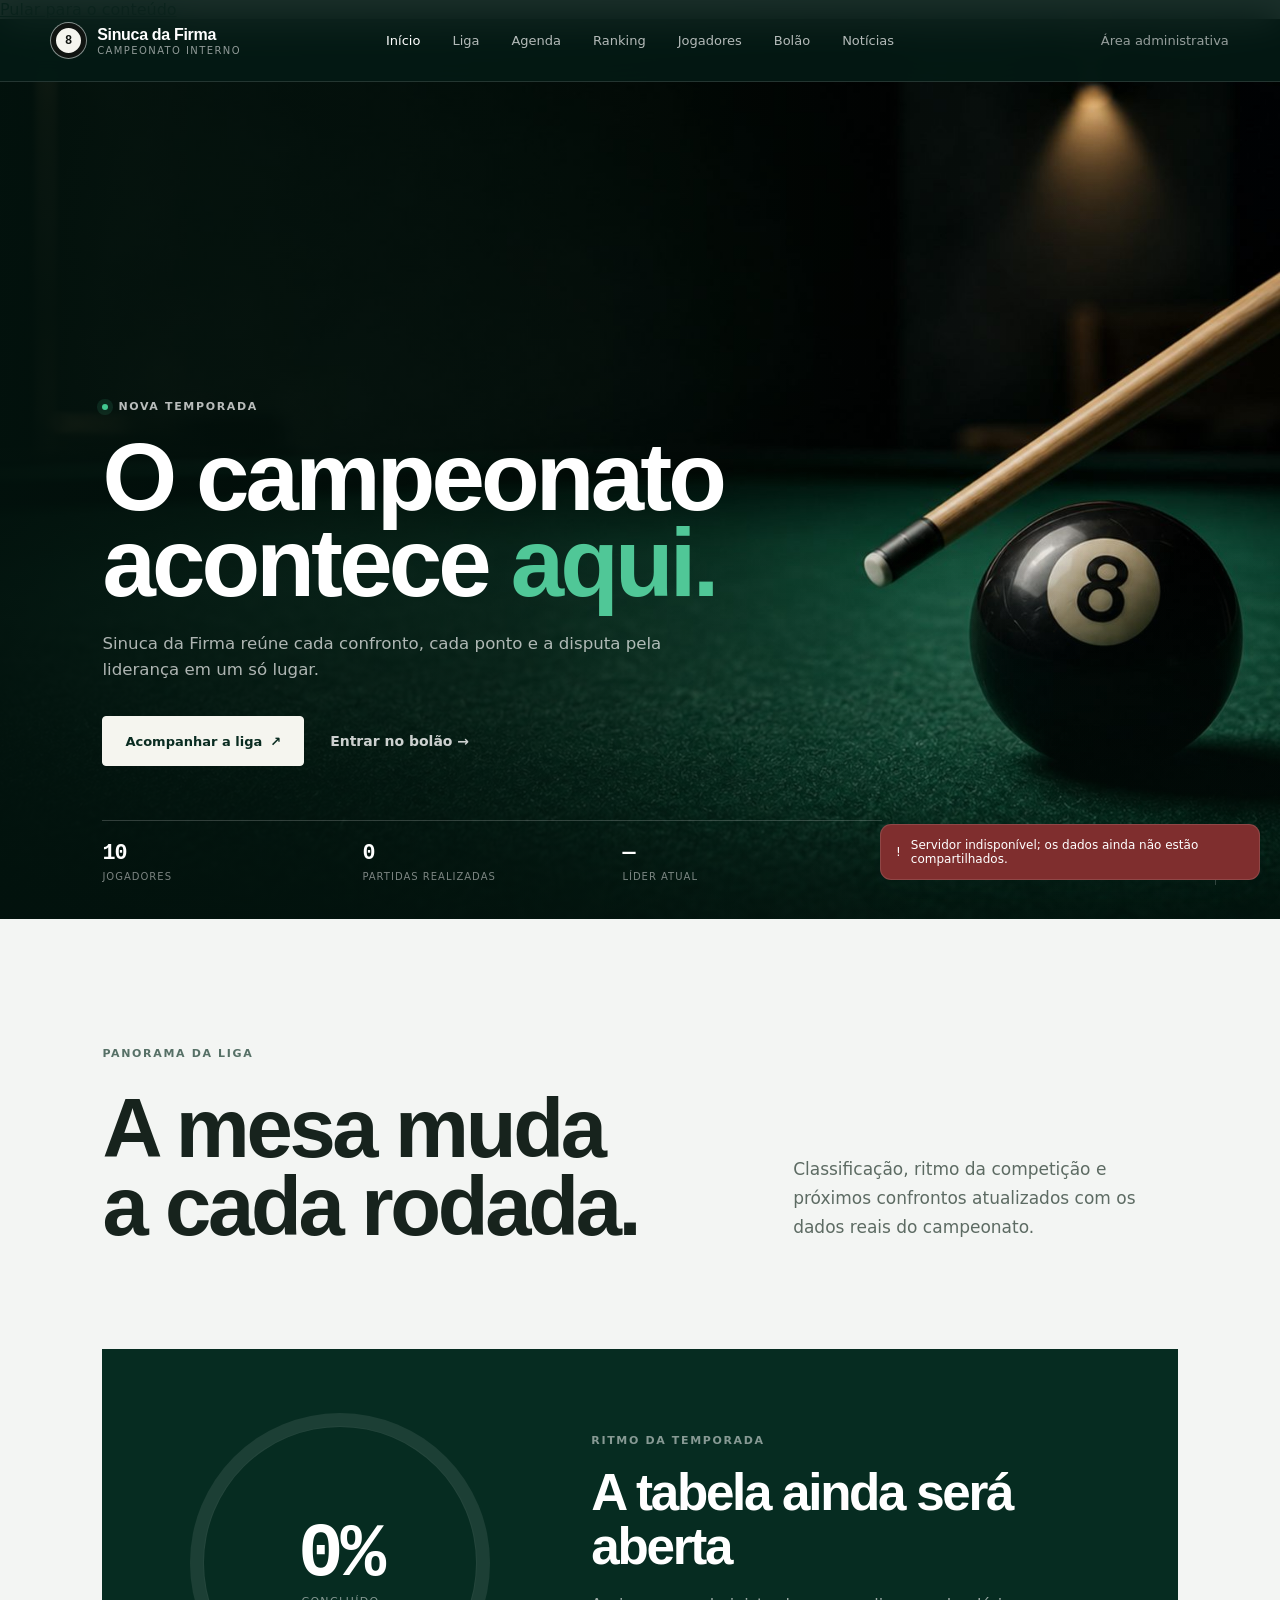
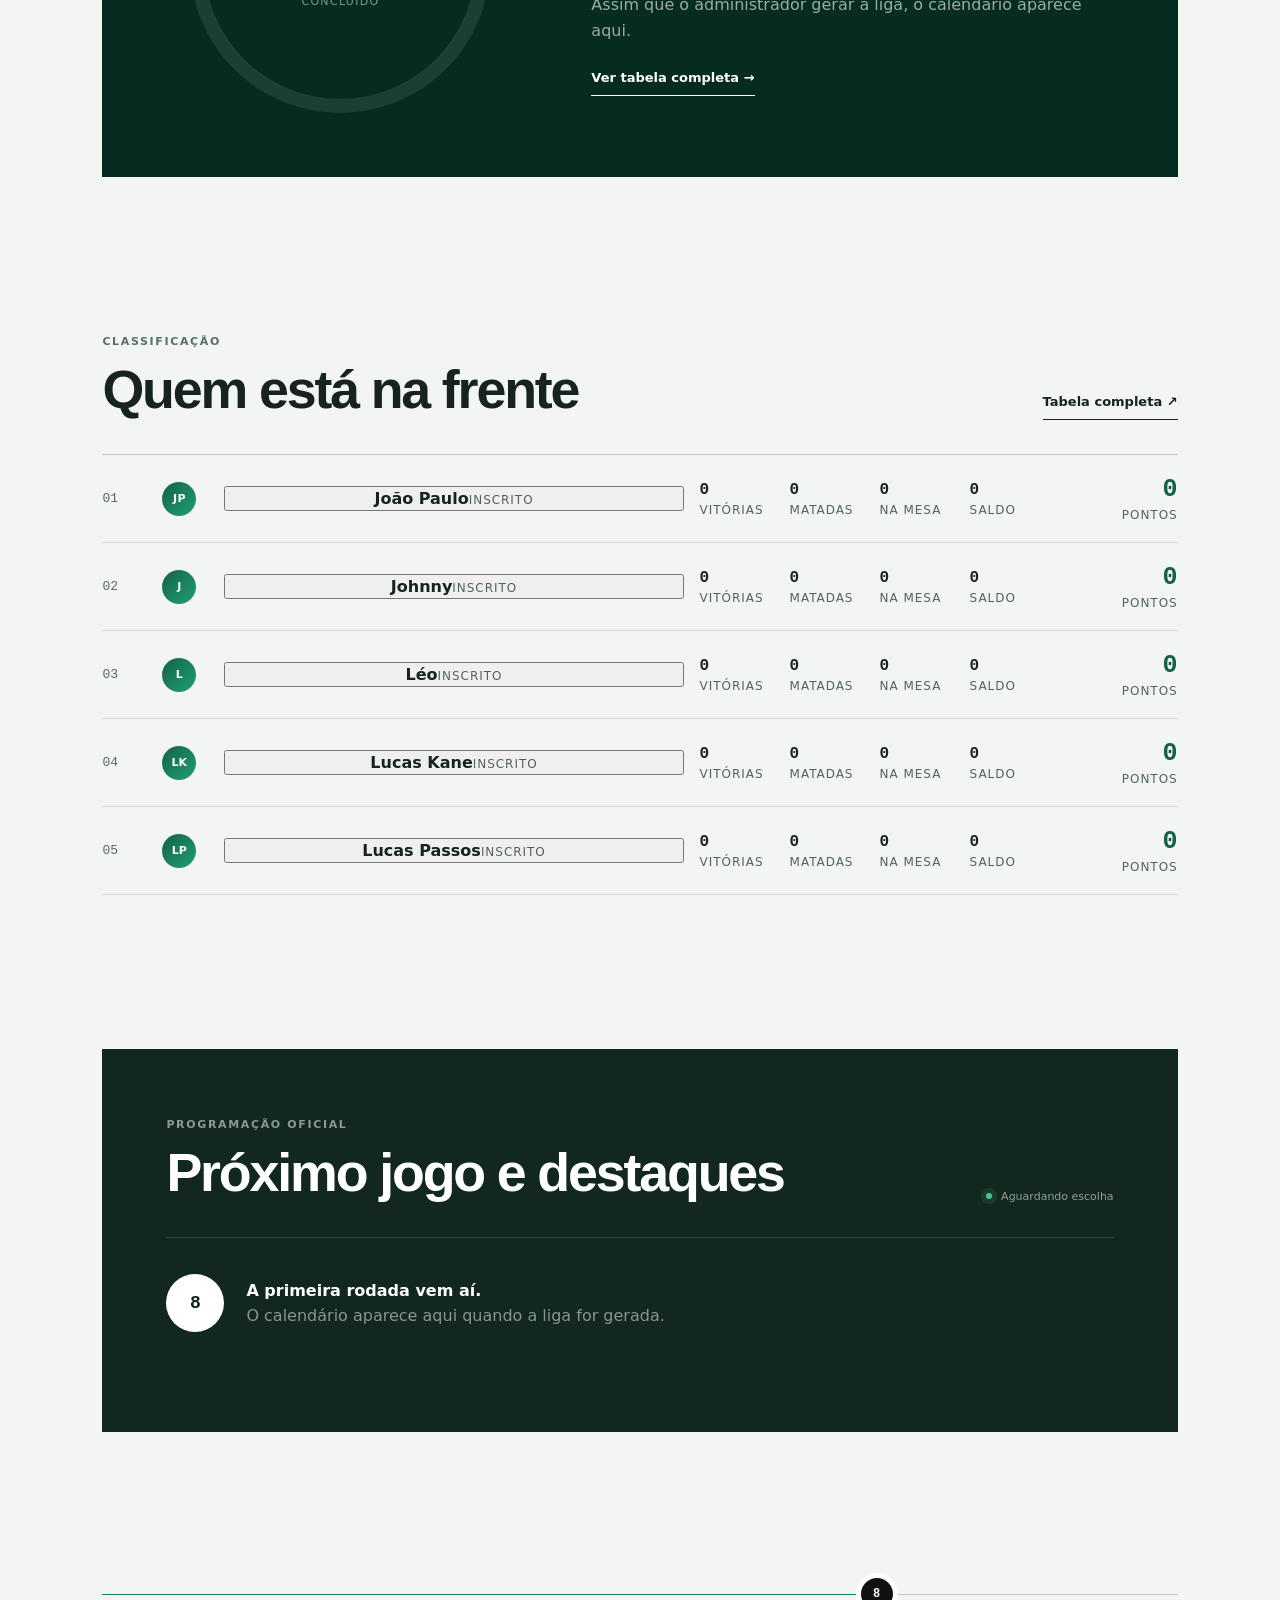
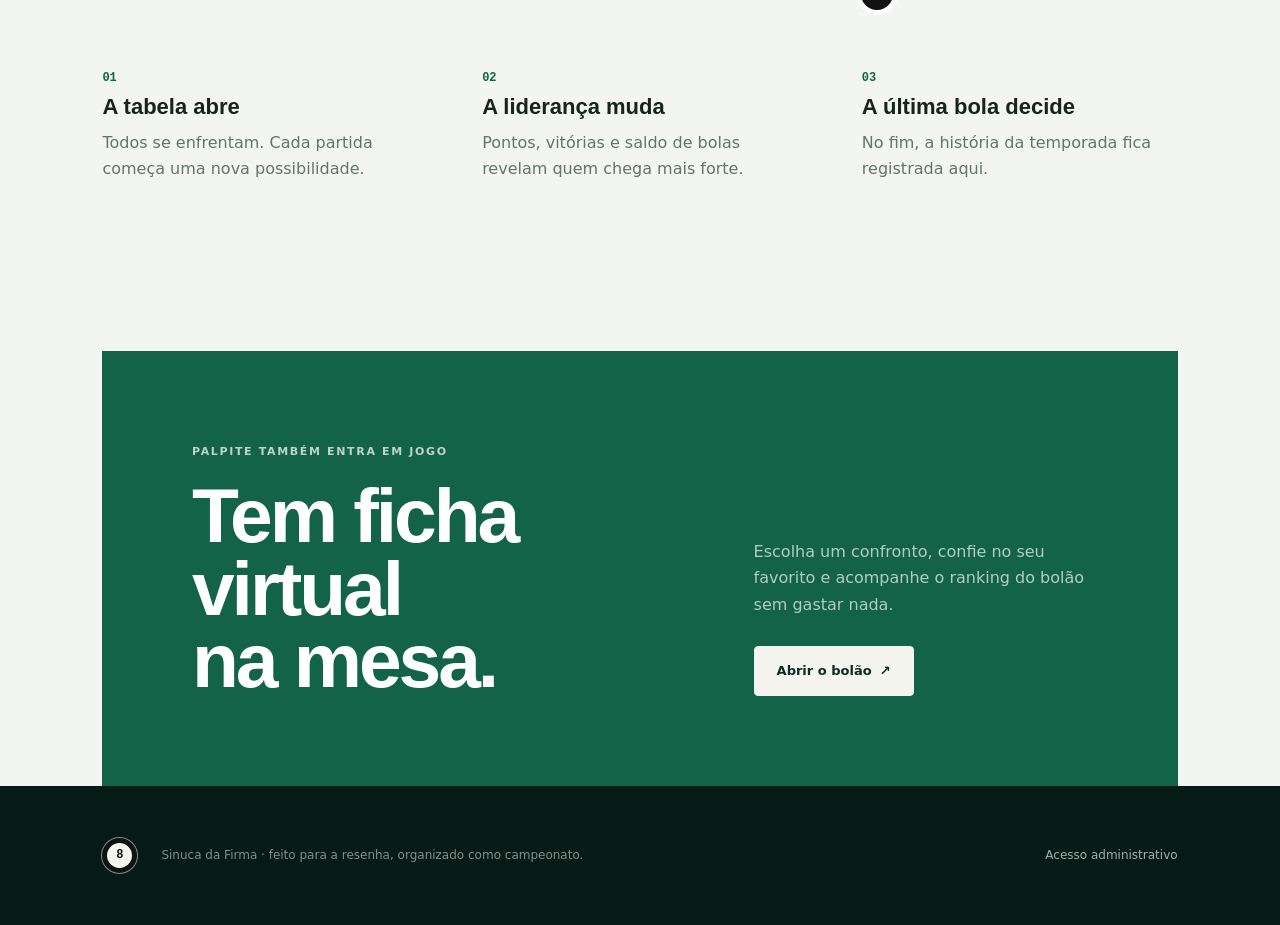
==== commit ad629598: "Implementa agenda e áreas ampliadas" ====
--- a/index.html
+++ b/index.html
@@ -9,6 +9,7 @@
   <link rel="stylesheet" href="styles.css">
 </head>
 <body class="is-public" data-view="dashboard">
+  <a class="skip-link" href="#app-content">Pular para o conteúdo</a>
   <div class="app-shell">
     <aside class="sidebar" id="sidebar">
       <div class="brand">
@@ -24,6 +25,9 @@
         <button class="nav-item is-active" data-view="dashboard">
           <span aria-hidden="true">▦</span> Visão geral
         </button>
+        <button class="nav-item" data-view="schedule">
+          <span aria-hidden="true">◷</span> Agenda
+        </button>
         <button class="nav-item" data-view="players">
           <span aria-hidden="true">♟</span> Jogadores
         </button>
@@ -32,6 +36,12 @@
         </button>
         <button class="nav-item" data-view="league-ranking">
           <span aria-hidden="true">↕</span> Ranking da liga
+        </button>
+        <button class="nav-item" data-view="statistics">
+          <span aria-hidden="true">⌁</span> Estatísticas
+        </button>
+        <button class="nav-item" data-view="seasons">
+          <span aria-hidden="true">◇</span> Temporadas
         </button>
         <span class="nav-section-label">Conteúdo</span>
         <a class="nav-item nav-anchor" href="/bolao">
@@ -39,6 +49,15 @@
         </a>
         <button class="nav-item" data-view="news">
           <span aria-hidden="true">▤</span> Notícias
+        </button>
+        <button class="nav-item" data-view="awards">
+          <span aria-hidden="true">★</span> Premiações
+        </button>
+        <button class="nav-item" data-view="cards">
+          <span aria-hidden="true">▣</span> Cards
+        </button>
+        <button class="nav-item" data-view="community">
+          <span aria-hidden="true">☵</span> Mural
         </button>
         <span class="nav-section-label">Sistema</span>
         <button class="nav-item" data-view="settings">
@@ -66,14 +85,16 @@
         <nav class="public-nav" aria-label="Navegação pública">
           <button type="button" data-action="navigate" data-view="dashboard">Início</button>
           <button type="button" data-action="navigate" data-view="league">Liga</button>
+          <button type="button" data-action="navigate" data-view="schedule">Agenda</button>
           <button type="button" data-action="navigate-public-ranking" aria-controls="public-league-ranking">Ranking</button>
+          <button type="button" data-action="navigate" data-view="players">Jogadores</button>
           <a href="/bolao">Bolão</a>
           <button type="button" data-action="navigate" data-view="news">Notícias</button>
         </nav>
         <a class="public-admin-link" href="/login">Área administrativa</a>
       </header>
       <header class="topbar">
-        <button class="icon-button menu-button" id="menu-button" aria-label="Abrir menu">☰</button>
+        <button class="icon-button menu-button" id="menu-button" aria-label="Abrir menu" aria-controls="sidebar" aria-expanded="false">☰</button>
         <div class="topbar-title">
           <h1 id="page-title">Visão geral</h1>
           <p id="page-subtitle">Acompanhe o andamento do campeonato.</p>
@@ -180,6 +201,7 @@
   <div class="toast-region" id="toast-region" aria-live="polite" aria-atomic="true"></div>
 
   <script src="league-schedule.js"></script>
+  <script src="expansion-domain.js"></script>
   <script src="app.js"></script>
 </body>
 </html>
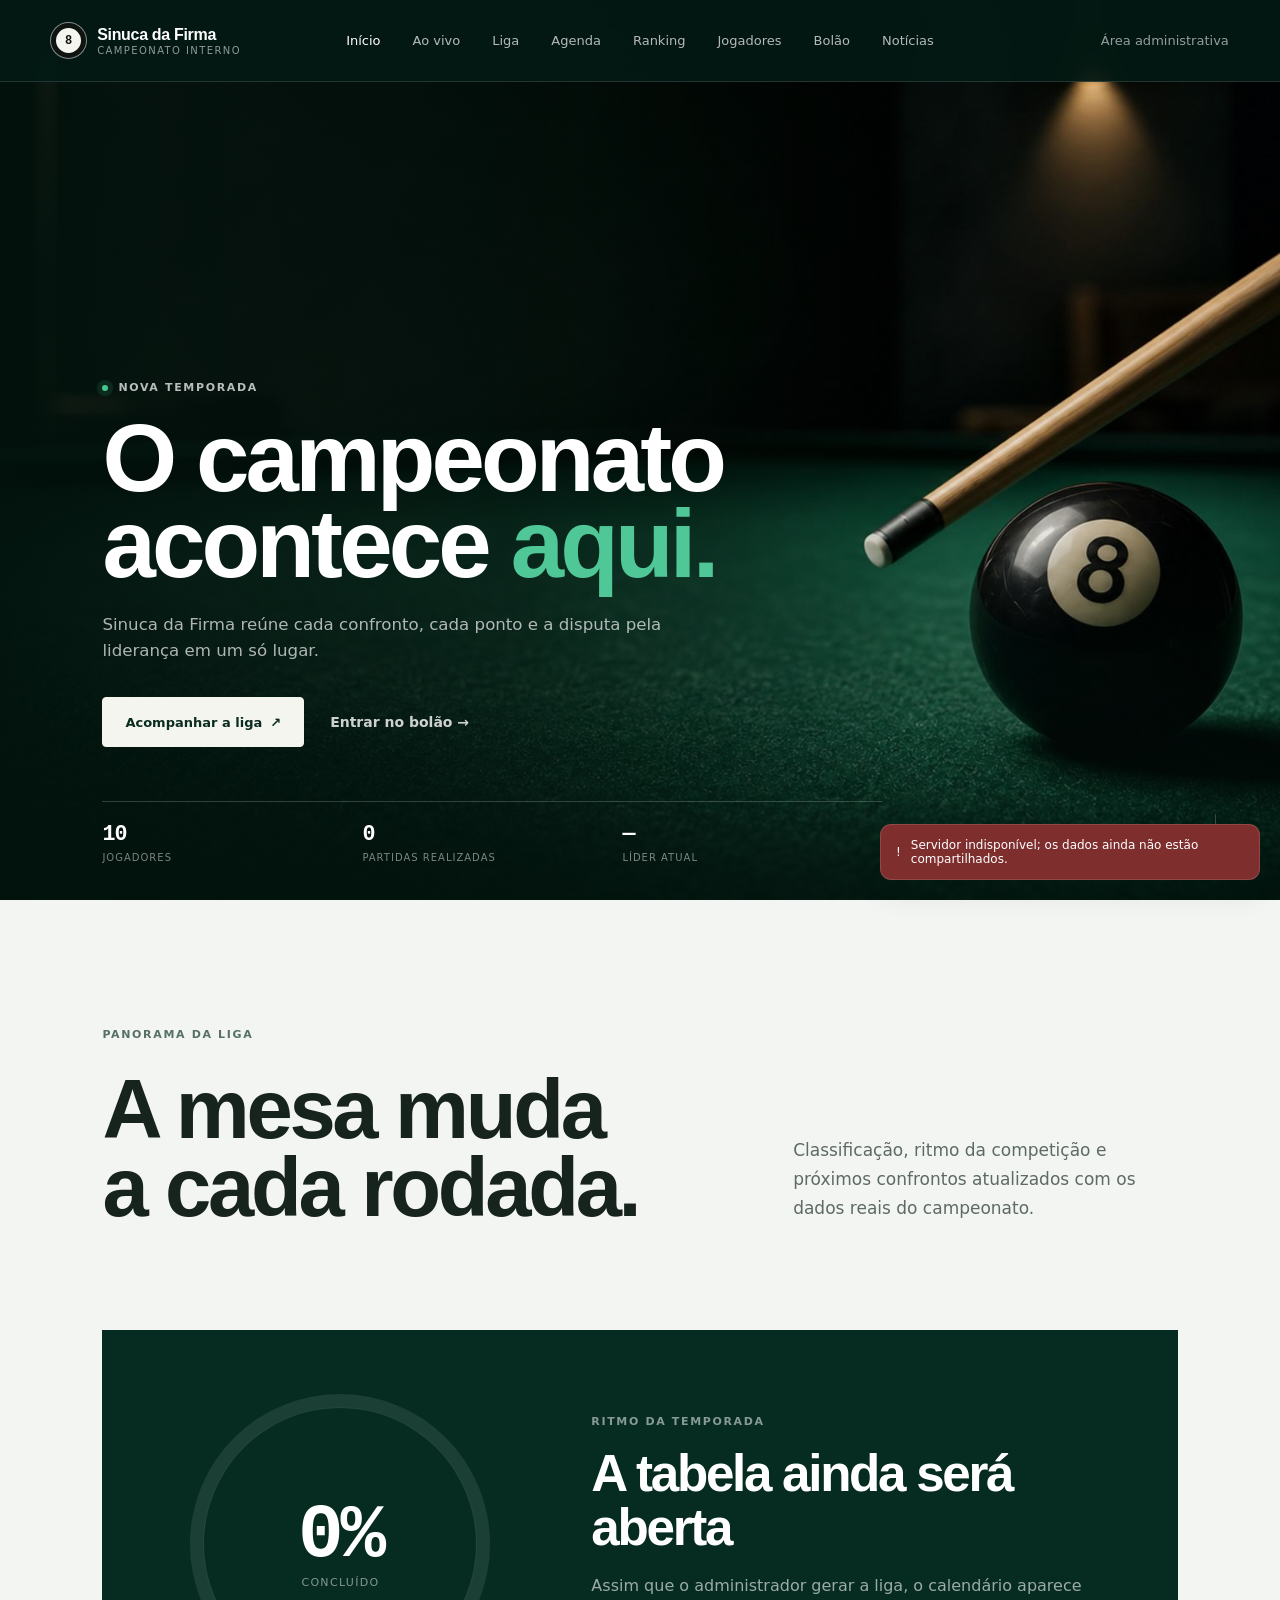
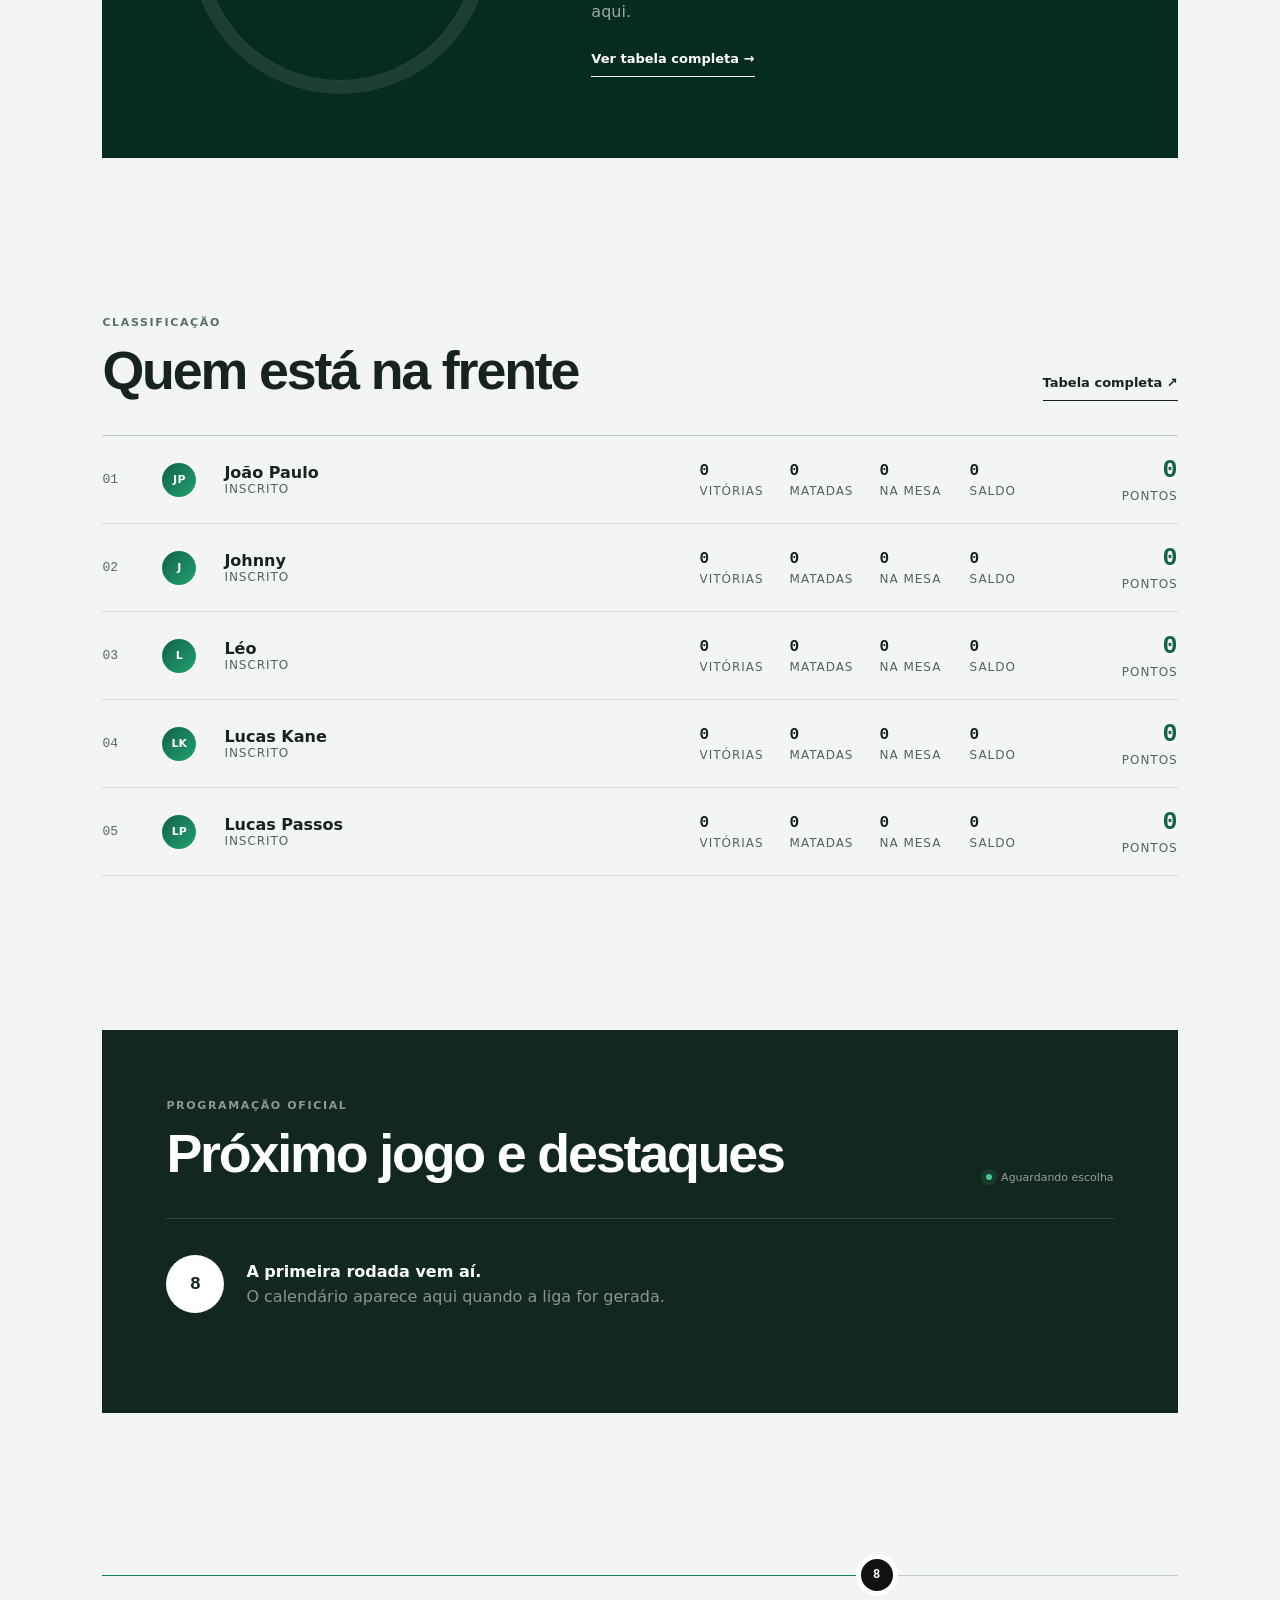
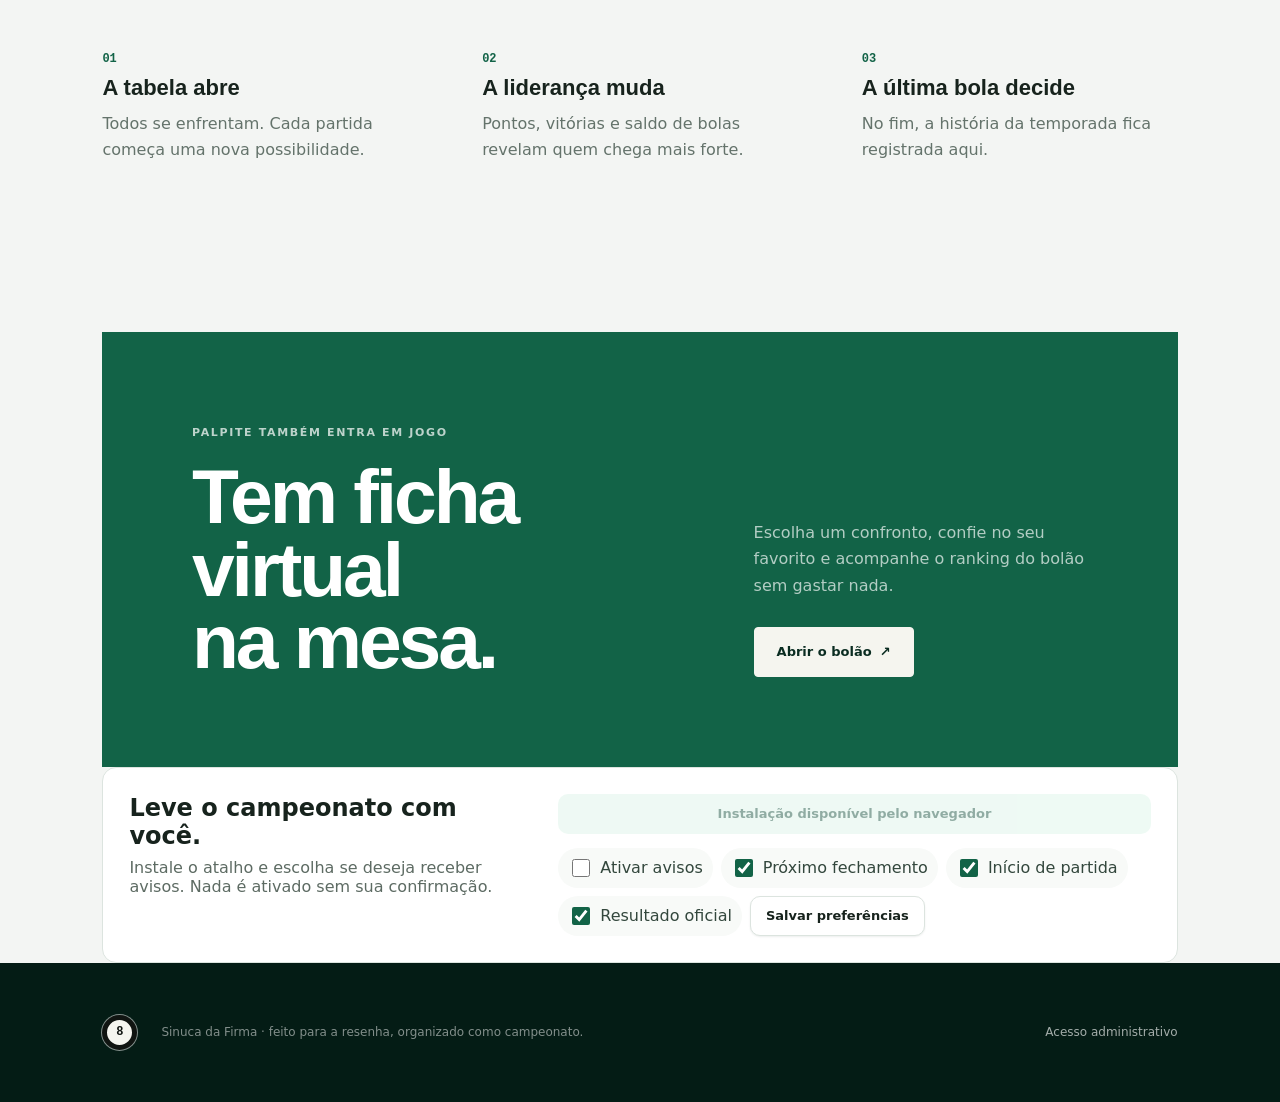
==== commit e352aa8d: "Implementa campeonato vivo e bolao 2.0" ====
--- a/index.html
+++ b/index.html
@@ -5,7 +5,14 @@
   <meta name="viewport" content="width=device-width, initial-scale=1, viewport-fit=cover">
   <meta name="theme-color" content="#0c4a36">
   <meta name="description" content="Campeonato de sinuca em liga por pontos, com rodadas, classificação e bolão virtual.">
+  <meta name="application-name" content="Sinuca da Firma">
+  <meta name="apple-mobile-web-app-capable" content="yes">
+  <meta name="apple-mobile-web-app-status-bar-style" content="black-translucent">
+  <meta name="apple-mobile-web-app-title" content="Sinuca da Firma">
   <title>Sinuca da Firma</title>
+  <link rel="manifest" href="/manifest.webmanifest">
+  <link rel="icon" href="/assets/icons/icon.svg" type="image/svg+xml">
+  <link rel="apple-touch-icon" href="/assets/icons/icon.svg">
   <link rel="stylesheet" href="styles.css">
 </head>
 <body class="is-public" data-view="dashboard">
@@ -25,6 +32,9 @@
         <button class="nav-item is-active" data-view="dashboard">
           <span aria-hidden="true">▦</span> Visão geral
         </button>
+        <button class="nav-item" data-view="live">
+          <span aria-hidden="true">●</span> Central ao Vivo
+        </button>
         <button class="nav-item" data-view="schedule">
           <span aria-hidden="true">◷</span> Agenda
         </button>
@@ -44,6 +54,9 @@
           <span aria-hidden="true">◇</span> Temporadas
         </button>
         <span class="nav-section-label">Conteúdo</span>
+        <button class="nav-item" data-view="betting-admin">
+          <span aria-hidden="true">◎</span> Gestão do bolão
+        </button>
         <a class="nav-item nav-anchor" href="/bolao">
           <span aria-hidden="true">◉</span> Bolão virtual
         </a>
@@ -84,6 +97,7 @@
         </a>
         <nav class="public-nav" aria-label="Navegação pública">
           <button type="button" data-action="navigate" data-view="dashboard">Início</button>
+          <button type="button" data-action="navigate" data-view="live">Ao vivo</button>
           <button type="button" data-action="navigate" data-view="league">Liga</button>
           <button type="button" data-action="navigate" data-view="schedule">Agenda</button>
           <button type="button" data-action="navigate-public-ranking" aria-controls="public-league-ranking">Ranking</button>
@@ -112,6 +126,11 @@
           <div class="loading-grid"><span></span><span></span><span></span></div>
         </div>
       </main>
+      <div class="connection-banner" id="connection-banner" role="status" aria-live="polite" hidden>
+        <span aria-hidden="true">●</span>
+        <p><strong id="connection-banner-title">Você está offline</strong><span id="connection-banner-text">Mostrando a última versão pública disponível.</span></p>
+        <button type="button" data-action="retry-connection">Tentar novamente</button>
+      </div>
     </div>
   </div>
 
--- a/styles.css
+++ b/styles.css
@@ -70,7 +70,7 @@
   padding: 15px 17px;
   color: #29443a;
   background: #edf5f1;
-  border-left: 4px solid var(--green-600);
+  border: 1px solid #cfe5d9;
   border-radius: 8px;
 }
 .editorial-guidance p, .community-rules p { margin: 4px 0 0; line-height: 1.55; }
@@ -81,6 +81,458 @@
 .news-masthead-inner > *, .news-article-layout > * { min-width: 0; }
 .news-masthead-copy h1, .news-article-heading h1 { max-width: min(16ch, 100%); overflow-wrap: anywhere; }
 body.is-public { overflow-x: clip; }
+
+.betting-admin-page { display: flex; min-width: 0; flex-direction: column; gap: 22px; }
+.betting-admin-summary { overflow: hidden; }
+.betting-admin-score { display: flex; flex-wrap: wrap; gap: 0; padding-block: 0; }
+.betting-admin-score > div { min-width: 150px; flex: 1; padding: 18px 22px; border-top: 1px solid var(--line); }
+.betting-admin-score > div + div { border-left: 1px solid var(--line); }
+.betting-admin-score strong, .betting-admin-score span { display: block; }
+.betting-admin-score strong { color: var(--green-900); font-size: 26px; line-height: 1; }
+.betting-admin-score span { margin-top: 7px; color: var(--ink-soft); font-size: 12px; font-weight: 700; }
+.betting-admin-grid { display: grid; grid-template-columns: minmax(0, 1.25fr) minmax(300px, .75fr); gap: 22px; align-items: start; }
+.betting-match-controls, .betting-event-list { display: grid; gap: 0; }
+.betting-match-controls article { display: flex; align-items: center; justify-content: space-between; gap: 16px; padding: 13px 0; border-bottom: 1px solid var(--line); }
+.betting-match-controls article:first-child { padding-top: 0; }
+.betting-match-controls article > div:last-child { display: flex; gap: 8px; }
+.betting-match-controls strong, .betting-match-controls small, .betting-event-list strong, .betting-event-list small { display: block; }
+.betting-match-controls small, .betting-event-list small { margin-top: 4px; color: var(--ink-soft); }
+.betting-reprocess-button { justify-self: start; margin-top: 16px; }
+.betting-event-list article { display: grid; grid-template-columns: minmax(110px, auto) 1fr; gap: 14px; align-items: center; padding: 11px 0; border-bottom: 1px solid var(--line); }
+.betting-event-list article:last-child { border-bottom: 0; }
+.betting-event-list article > span { width: fit-content; padding: 4px 8px; border-radius: 999px; color: var(--green-800); background: var(--green-100); font-size: 11px; font-weight: 800; }
+
+@media (max-width: 920px) {
+  .betting-admin-grid { grid-template-columns: 1fr; }
+}
+
+@media (max-width: 600px) {
+  .betting-admin-page { gap: 14px; }
+  .betting-admin-score { display: grid; grid-template-columns: 1fr; }
+  .betting-admin-score > div + div { border-left: 0; }
+  .betting-match-controls article { align-items: stretch; flex-direction: column; }
+  .betting-match-controls article > div:last-child, .betting-match-controls article > div:last-child .button { width: 100%; }
+  .betting-match-controls article > div:last-child .button { flex: 1; }
+  .betting-event-list article { grid-template-columns: 1fr; gap: 6px; }
+}
+
+/* Campeonato Vivo 2.0: Central, agenda ampliada, retorno e comunidade */
+.connection-banner {
+  position: fixed;
+  z-index: 60;
+  right: 18px;
+  bottom: 18px;
+  display: flex;
+  align-items: center;
+  gap: 12px;
+  max-width: min(440px, calc(100vw - 36px));
+  padding: 12px 14px;
+  color: #fff;
+  background: var(--green-950);
+  border-radius: 12px;
+  box-shadow: 0 6px 14px rgba(5, 35, 25, .22);
+}
+.connection-banner[hidden] { display: none; }
+.connection-banner > span { color: #73ddb7; }
+.connection-banner p { display: grid; flex: 1; gap: 2px; margin: 0; line-height: 1.35; }
+.connection-banner p span { color: #d9e9e2; font-size: 12px; }
+.connection-banner button { min-height: 44px; color: #fff; background: transparent; border: 1px solid rgba(255,255,255,.5); border-radius: 8px; cursor: pointer; }
+
+.home-live-callout,
+.admin-live-banner {
+  display: flex;
+  align-items: center;
+  justify-content: space-between;
+  gap: 24px;
+  padding: 22px 26px;
+  color: #fff;
+  background: var(--green-800);
+  border-radius: 14px;
+}
+.home-live-callout > div > span,
+.admin-live-banner > div > span {
+  display: flex;
+  align-items: center;
+  gap: 7px;
+  color: #d9f7eb;
+  font-weight: 800;
+}
+.home-live-callout i,
+.admin-live-banner i,
+.live-state i {
+  width: 8px;
+  height: 8px;
+  background: #6de0b4;
+  border-radius: 50%;
+  box-shadow: 0 0 0 5px rgba(109,224,180,.16);
+}
+.home-live-callout h2 { margin: 8px 0 4px; font-size: clamp(20px, 3vw, 32px); letter-spacing: -.025em; }
+.home-live-callout h2 b { color: #fff3bf; }
+.home-live-callout p { max-width: 65ch; margin: 0; color: #d8e9e2; }
+.admin-live-banner strong,
+.admin-live-banner small { display: block; }
+.admin-live-banner strong { margin-top: 6px; font-size: 18px; }
+.admin-live-banner small { margin-top: 3px; color: #d8e9e2; }
+
+.home-return-panel {
+  display: grid;
+  grid-template-columns: minmax(220px, .8fr) minmax(360px, 1.2fr);
+  gap: 34px;
+  padding: 26px;
+  background: var(--surface);
+  border: 1px solid var(--line);
+  border-radius: 14px;
+}
+.home-return-panel h2 { margin: 0 0 8px; font-size: 24px; }
+.home-return-panel p { max-width: 52ch; margin: 0; color: var(--ink-soft); }
+.home-return-actions { display: grid; gap: 14px; }
+.notification-preferences { display: flex; flex-wrap: wrap; gap: 8px; }
+.notification-preferences label {
+  display: inline-flex;
+  align-items: center;
+  min-height: 40px;
+  gap: 7px;
+  padding: 7px 10px;
+  color: #33473d;
+  background: var(--surface-soft);
+  border-radius: 999px;
+}
+.notification-preferences input { width: 18px; height: 18px; accent-color: var(--green-700); }
+
+.live-page { min-width: 0; }
+.live-page,
+.live-page > *,
+.live-page .public-view-content,
+.live-waiting > * { min-width: 0; max-width: 100%; }
+.live-scoreboard {
+  position: relative;
+  overflow: hidden;
+  padding: 22px clamp(18px, 5vw, 72px) 28px;
+  color: #fff;
+  background: var(--green-950);
+}
+.live-score-topline,
+.live-score-actions {
+  display: flex;
+  align-items: center;
+  justify-content: space-between;
+  gap: 14px;
+}
+.live-score-topline { color: #b9d3c8; font-size: 12px; }
+.live-state { display: inline-flex; align-items: center; gap: 9px; color: #d9f7eb; font-weight: 850; }
+.live-state.is-final { color: #ffe7a6; }
+.live-state.is-final i { background: var(--gold); box-shadow: none; }
+.live-score-main {
+  display: grid;
+  grid-template-columns: minmax(0, 1fr) auto minmax(0, 1fr);
+  align-items: center;
+  gap: clamp(16px, 4vw, 64px);
+  max-width: 980px;
+  margin: 28px auto;
+}
+.live-score-main > button {
+  display: grid;
+  justify-items: center;
+  gap: 8px;
+  min-width: 0;
+  min-height: 44px;
+  color: #fff;
+  background: transparent;
+  border: 0;
+  cursor: pointer;
+}
+.live-score-main > button strong { max-width: 16ch; font-size: clamp(18px, 2vw, 27px); text-align: center; overflow-wrap: anywhere; }
+.live-score-main > button small { color: #b9d3c8; }
+.player-photo.is-live { width: clamp(68px, 8vw, 104px); height: clamp(68px, 8vw, 104px); }
+.live-score-main > div { text-align: center; }
+.live-score-main h1 { display: flex; align-items: center; gap: 18px; margin: 0; font-size: clamp(42px, 8vw, 88px); letter-spacing: -.04em; }
+.live-score-main h1 b { color: #6f9887; font-size: .4em; font-weight: 500; }
+.live-score-main > div p { margin: 2px 0 0; color: #b9d3c8; }
+.live-score-actions { justify-content: center; flex-wrap: wrap; }
+.live-score-actions .button-ghost { color: #fff; background: transparent; border-color: rgba(255,255,255,.45); }
+.live-public-content,
+.live-admin-layout { display: grid; gap: 24px; }
+.live-admin-layout { margin-top: 24px; }
+.live-context-strip {
+  display: grid;
+  grid-template-columns: repeat(3, 1fr);
+  background: var(--surface);
+  border: 1px solid var(--line);
+  border-radius: 14px;
+}
+.live-context-strip > div { display: grid; gap: 3px; padding: 18px 20px; }
+.live-context-strip > div + div { border-left: 1px solid var(--line); }
+.live-context-strip span,
+.live-context-strip small { color: var(--ink-soft); font-size: 12px; }
+.live-context-strip strong { font-size: 18px; }
+.live-detail-grid { display: grid; grid-template-columns: minmax(0, 1.1fr) minmax(280px, .9fr); gap: 24px; }
+.live-timeline-section,
+.live-betting-section,
+.live-community-section {
+  padding: 22px;
+  background: var(--surface);
+  border: 1px solid var(--line);
+  border-radius: 14px;
+}
+.live-timeline { position: relative; display: grid; gap: 0; margin: 18px 0 0; padding: 0; list-style: none; }
+.live-timeline::before { position: absolute; top: 8px; bottom: 8px; left: 6px; width: 1px; background: var(--line); content: ""; }
+.live-timeline li { position: relative; display: grid; grid-template-columns: 14px 1fr auto; gap: 12px; padding: 0 0 20px; }
+.live-timeline li > span { z-index: 1; width: 13px; height: 13px; margin-top: 4px; background: var(--green-500); border: 3px solid #fff; border-radius: 50%; }
+.live-timeline p { margin: 4px 0; color: #354a40; }
+.live-timeline time { color: var(--ink-soft); font-size: 11px; }
+.live-empty-timeline,
+.live-private-data { display: flex; align-items: center; gap: 14px; padding: 18px; background: var(--surface-soft); border-radius: 10px; }
+.live-empty-timeline p,
+.live-private-data p { margin: 3px 0 0; color: var(--ink-soft); }
+.live-betting { display: grid; gap: 16px; margin-top: 18px; }
+.live-betting-summary { display: flex; gap: 20px; color: var(--ink-soft); }
+.live-betting-summary strong { color: var(--ink); font-size: 18px; }
+.live-betting-row { display: grid; grid-template-columns: minmax(120px, 1fr) minmax(90px, 1.4fr) 42px; align-items: center; gap: 10px; }
+.live-betting-row > span { display: grid; }
+.live-betting-row small { color: var(--ink-soft); }
+.live-betting-row > div { overflow: hidden; height: 9px; background: var(--surface-strong); border-radius: 999px; }
+.live-betting-row i { display: block; height: 100%; background: var(--green-600); border-radius: inherit; }
+.live-betting > p,
+.live-no-bets { color: var(--ink-soft); font-size: 12px; }
+.live-warning { margin: 0; }
+.live-admin-panel { padding: 0; }
+.live-event-form { display: grid; grid-template-columns: 1fr repeat(2, minmax(110px, .6fr)); gap: 12px; padding: 20px 22px; }
+.live-event-form label { display: grid; gap: 6px; color: var(--ink-soft); font-size: 12px; }
+.live-event-form .live-event-note { grid-column: 1 / -1; }
+.live-event-form .button { justify-self: start; }
+.live-event-status { align-self: center; color: var(--red); }
+.live-waiting {
+  display: grid;
+  grid-template-columns: auto 1fr auto;
+  align-items: center;
+  gap: 22px;
+  padding: 32px;
+  background: var(--surface);
+  border: 1px solid var(--line);
+  border-radius: 14px;
+}
+.live-orbit { display: grid; place-items: center; width: 72px; height: 72px; color: #fff; background: var(--green-950); border-radius: 50%; font-size: 28px; font-weight: 850; }
+.live-waiting h2 { margin: 0 0 7px; }
+.live-waiting h2,
+.live-waiting p { overflow-wrap: anywhere; }
+.live-waiting p { max-width: 65ch; margin: 0; color: var(--ink-soft); }
+.live-waiting-actions { display: flex; flex-wrap: wrap; gap: 8px; }
+.live-admin-standby { display: flex; align-items: center; justify-content: space-between; gap: 20px; margin-top: 18px; }
+
+body.live-display-active .public-header,
+body.live-display-active .topbar,
+body.live-display-active .sidebar { display: none !important; }
+body.live-display-active .main-area { margin: 0 !important; }
+body.live-display-active .content { padding: 0; }
+body.live-display-active .live-scoreboard { min-height: 100svh; display: grid; align-content: center; }
+body.live-display-active .live-public-content,
+body.live-display-active .live-admin-layout { display: none; }
+
+.schedule-view-controls {
+  display: grid;
+  gap: 14px;
+  margin-bottom: 24px;
+  padding: 16px;
+  background: var(--surface);
+  border: 1px solid var(--line);
+  border-radius: 14px;
+}
+.schedule-view-tabs { display: flex; gap: 4px; padding: 4px; justify-self: start; background: var(--surface-strong); border-radius: 10px; }
+.schedule-view-tabs button,
+.schedule-period-control button {
+  min-height: 40px;
+  padding: 7px 13px;
+  color: #385046;
+  background: transparent;
+  border: 0;
+  border-radius: 8px;
+  font-weight: 750;
+  cursor: pointer;
+}
+.schedule-view-tabs button[aria-pressed="true"] { color: #fff; background: var(--green-700); }
+.schedule-period-control { display: flex; align-items: center; justify-content: center; gap: 8px; }
+.schedule-period-control[hidden] { display: none; }
+.schedule-period-control strong { min-width: 180px; text-align: center; text-transform: capitalize; }
+.schedule-public-filters { display: grid; grid-template-columns: minmax(180px, 1.5fr) repeat(2, minmax(140px, .7fr)); gap: 10px; }
+.schedule-public-filters label { display: grid; gap: 5px; color: var(--ink-soft); font-size: 12px; }
+.schedule-calendar-section { overflow: hidden; }
+.schedule-calendar { min-width: 0; }
+.schedule-weekdays,
+.schedule-calendar-days { display: grid; grid-template-columns: repeat(7, minmax(0, 1fr)); }
+.schedule-weekdays span { padding: 8px; color: var(--ink-soft); font-size: 11px; font-weight: 800; text-align: center; }
+.schedule-calendar-day { min-width: 0; min-height: 132px; padding: 8px; border-top: 1px solid var(--line); border-right: 1px solid var(--line); }
+.schedule-calendar-day:nth-child(7n) { border-right: 0; }
+.schedule-calendar-day > time { display: flex; justify-content: space-between; color: #4a5f55; font-weight: 800; }
+.schedule-calendar-day > time span { color: var(--green-700); font-size: 10px; }
+.schedule-calendar-day.is-outside { background: var(--surface-soft); opacity: .62; }
+.schedule-calendar-day.is-today { background: #eff9f4; }
+.schedule-calendar-day > div { display: grid; gap: 5px; margin-top: 8px; }
+.schedule-calendar-day > div > button {
+  display: grid;
+  gap: 2px;
+  min-width: 0;
+  padding: 7px;
+  color: var(--ink);
+  background: #edf5f1;
+  border: 0;
+  border-radius: 8px;
+  text-align: left;
+  cursor: pointer;
+}
+.schedule-calendar-day button span,
+.schedule-calendar-day button i { color: #496057; font-size: 10px; font-style: normal; }
+.schedule-calendar-day button strong { overflow: hidden; font-size: 11px; text-overflow: ellipsis; white-space: nowrap; }
+.schedule-calendar-day p { margin: 0; color: #5d6b63; font-size: 12px; }
+.schedule-calendar.is-week .schedule-calendar-day { min-height: 220px; }
+.schedule-suggestion-card { display: flex; align-items: center; justify-content: space-between; gap: 18px; padding: 16px 18px; background: var(--blue-soft); border-radius: 12px; }
+.schedule-suggestion-card > div { display: flex; align-items: center; gap: 10px; }
+.schedule-suggestion-card p { display: grid; gap: 3px; margin: 0; }
+.schedule-suggestion-card small { color: #426375; }
+
+.profile-timeline button { display: grid; grid-template-columns: auto 1fr auto; align-items: center; gap: 8px; width: 100%; padding: 9px 0; background: transparent; border: 0; border-bottom: 1px solid var(--line); text-align: left; cursor: pointer; }
+.profile-timeline time,
+.profile-timeline small { color: var(--ink-soft); font-size: 11px; }
+.profile-milestones > div { display: flex; gap: 10px; padding: 10px 0; }
+.profile-milestones > div > span { color: var(--gold); }
+.profile-milestones p { display: grid; gap: 2px; margin: 0; }
+.profile-milestones small { color: var(--ink-soft); }
+
+.community-post-list article.is-pinned { background: var(--gold-soft); }
+.community-replies { display: grid; gap: 8px; margin: 12px 0 0 24px; padding-left: 12px; border-left: 1px solid var(--line); }
+.community-post-list article[data-depth="1"] { background: var(--surface-soft); }
+.community-edited { color: var(--ink-soft); }
+.community-form.is-reply { margin-top: 12px; padding: 14px; background: var(--surface-soft); border-radius: 10px; }
+.community-reply-heading { grid-column: 1 / -1; display: flex; align-items: center; justify-content: space-between; }
+.community-reply-heading button { color: var(--green-700); background: transparent; border: 0; text-decoration: underline; cursor: pointer; }
+
+.news-public-filters { display: grid; grid-template-columns: minmax(220px, 1fr) minmax(160px, .35fr); gap: 12px; margin: 18px 0 22px; }
+.news-public-filters label { display: grid; gap: 6px; color: var(--ink-soft); font-size: 12px; }
+.news-filter-empty { grid-column: 1 / -1; padding: 30px; text-align: center; }
+.news-filter-empty p { color: var(--ink-soft); }
+
+@media (max-width: 900px) {
+  .home-return-panel,
+  .live-detail-grid { grid-template-columns: 1fr; }
+  .schedule-public-filters { grid-template-columns: 1fr 1fr; }
+  .schedule-public-filters label:first-child { grid-column: 1 / -1; }
+  .schedule-calendar { overflow-x: auto; }
+  .schedule-calendar > * { min-width: 760px; }
+}
+
+@media (max-width: 620px) {
+  .home-live-callout,
+  .admin-live-banner,
+  .live-waiting,
+  .live-admin-standby,
+  .schedule-suggestion-card { align-items: stretch; flex-direction: column; }
+  .home-live-callout { padding: 18px; }
+  .home-live-callout .button,
+  .admin-live-banner .button { width: 100%; }
+  .home-return-panel { gap: 22px; padding: 18px; }
+  .notification-preferences { display: grid; }
+  .notification-preferences label { border-radius: 10px; }
+  .live-scoreboard { padding: 18px 12px 22px; }
+  .live-score-main { gap: 7px; margin: 22px auto; }
+  .live-score-main h1 { gap: 7px; font-size: clamp(34px, 15vw, 58px); }
+  .live-score-main > button strong { font-size: 14px; }
+  .live-score-main > button small { display: none; }
+  .player-photo.is-live { width: 56px; height: 56px; }
+  .live-context-strip { grid-template-columns: 1fr; }
+  .live-context-strip > div + div { border-top: 1px solid var(--line); border-left: 0; }
+  .live-public-content,
+  .live-admin-layout { gap: 14px; }
+  .live-timeline-section,
+  .live-betting-section,
+  .live-community-section { padding: 16px; }
+  .live-event-form { grid-template-columns: 1fr 1fr; padding: 16px; }
+  .live-event-form label:first-child,
+  .live-event-form .live-event-note,
+  .live-event-form .button,
+  .live-event-status { grid-column: 1 / -1; }
+  .live-waiting { display: grid; grid-template-columns: 1fr; padding: 22px; }
+  .live-orbit { width: 58px; height: 58px; }
+  .schedule-view-tabs { width: 100%; }
+  .schedule-view-tabs button { flex: 1; }
+  .schedule-period-control { flex-wrap: wrap; }
+  .schedule-period-control strong { order: -1; width: 100%; }
+  .schedule-public-filters,
+  .news-public-filters { grid-template-columns: 1fr; }
+  .schedule-public-filters label:first-child { grid-column: auto; }
+  .schedule-calendar > * { min-width: 680px; }
+  .schedule-suggestion-card { display: flex; }
+  .schedule-suggestion-card > div:last-child { display: grid; }
+  .profile-timeline button { grid-template-columns: 1fr auto; }
+  .profile-timeline time { grid-column: 1 / -1; }
+  .community-replies { margin-left: 8px; padding-left: 8px; }
+  .connection-banner { right: 10px; bottom: 10px; left: 10px; max-width: none; }
+  .connection-banner button { align-self: stretch; }
+}
+
+@media (max-width: 360px) {
+  .live-score-main { grid-template-columns: minmax(0, 1fr) 84px minmax(0, 1fr); }
+  .live-score-main h1 { font-size: 34px; }
+  .live-score-main > button strong { font-size: 12px; }
+  .live-betting-row { grid-template-columns: 1fr 38px; }
+  .live-betting-row > div { grid-column: 1 / -1; grid-row: 2; }
+  .live-betting-row > b { grid-column: 2; grid-row: 1; }
+  .connection-banner { display: grid; grid-template-columns: auto 1fr; }
+  .connection-banner button { grid-column: 1 / -1; }
+}
+
+@media (prefers-reduced-motion: reduce) {
+  .live-state i,
+  .home-live-callout i,
+  .admin-live-banner i { box-shadow: none; }
+}
+
+body.is-public .player-profile-page .player-profile-hero {
+  padding-top: 130px;
+}
+
+body.is-admin .player-profile-hero {
+  padding-top: 28px;
+}
+
+.player-profile-hero .public-view-back {
+  width: fit-content;
+  color: #d5e9df;
+  background: transparent;
+  border: 0;
+}
+
+.player-profile-hero .public-view-back:hover {
+  color: #fff;
+}
+
+@media (max-width: 980px) {
+  body.is-public .player-profile-page .player-profile-hero {
+    padding-top: 150px;
+  }
+}
+
+.schedule-workspace,
+.cards-center-page,
+.seasons-admin-page,
+.awards-page.workspace-page,
+.community-page.workspace-page,
+.statistics-page.workspace-page,
+.compare-page.workspace-page,
+.profile-admin-page.workspace-page {
+  display: grid;
+  grid-template-columns: minmax(0, 1fr);
+}
+
+.schedule-workspace > *,
+.cards-center-page > *,
+.seasons-admin-page > *,
+.awards-page.workspace-page > *,
+.community-page.workspace-page > *,
+.statistics-page.workspace-page > *,
+.compare-page.workspace-page > *,
+.profile-admin-page.workspace-page > * {
+  grid-column: 1 / -1;
+  min-width: 0;
+}
 .news-admin-comment em { display: block; margin-top: 5px; color: #9a3434; font-size: 12px; font-style: normal; font-weight: 700; }
 .news-preview-modal { width: min(920px, calc(100vw - 28px)); }
 .news-preview-modal .modal-body { max-height: 72vh; overflow: auto; }
@@ -103,6 +555,1317 @@
   .public-nav button, .public-nav a, .public-admin-link, .public-subpage-footer a, .public-subpage-footer button { min-height: 44px; display: inline-flex; align-items: center; }
   .news-form-actions { align-items: stretch; flex-direction: column; }
   .news-form-actions span:empty { display: none; }
+}
+
+/* Expansão 2026: agenda, perfis, estatísticas e comunidade */
+.sr-only,
+.honeypot {
+  position: absolute !important;
+  width: 1px !important;
+  height: 1px !important;
+  padding: 0 !important;
+  margin: -1px !important;
+  overflow: hidden !important;
+  clip: rect(0, 0, 0, 0) !important;
+  white-space: nowrap !important;
+  border: 0 !important;
+}
+
+.skip-link {
+  position: fixed;
+  z-index: 70;
+  top: 8px;
+  left: 8px;
+  padding: 10px 14px;
+  color: #fff;
+  background: var(--green-950);
+  border-radius: 8px;
+  transform: translateY(-150%);
+}
+
+.skip-link:focus {
+  transform: translateY(0);
+}
+
+.inline-warning,
+.inline-error,
+.admin-task-banner {
+  display: flex;
+  align-items: center;
+  gap: 10px;
+  padding: 12px 14px;
+  color: #5d4512;
+  background: var(--gold-soft);
+  border: 1px solid #e4ca83;
+  border-radius: 10px;
+}
+
+.inline-warning span,
+.inline-error span,
+.admin-task-banner span {
+  color: inherit;
+}
+
+.inline-error {
+  color: #812b2b;
+  background: var(--red-soft);
+  border-color: #e8b1ae;
+}
+
+.admin-task-banner {
+  justify-content: space-between;
+  color: var(--ink);
+}
+
+.admin-task-banner > div {
+  display: grid;
+  gap: 3px;
+}
+
+.admin-task-list {
+  display: grid;
+  gap: 8px;
+}
+
+.admin-task-list > div {
+  display: flex;
+  align-items: center;
+  gap: 12px;
+  padding: 12px 14px;
+  color: #5d4512;
+  background: var(--gold-soft);
+  border: 1px solid #e4ca83;
+  border-radius: 10px;
+}
+
+.admin-task-list > div > span {
+  display: grid;
+  width: 28px;
+  height: 28px;
+  place-items: center;
+  flex: 0 0 auto;
+  color: #fff;
+  background: #8a6818;
+  border-radius: 50%;
+  font-weight: 850;
+}
+
+.admin-task-list p {
+  display: grid;
+  flex: 1;
+  gap: 2px;
+  margin: 0;
+}
+
+.admin-task-list small {
+  color: #655126;
+}
+
+.schedule-workspace {
+  display: grid;
+  gap: 18px;
+}
+
+.schedule-summary-card {
+  display: flex;
+  align-items: center;
+  justify-content: space-between;
+  gap: 20px;
+  padding: 20px 22px;
+}
+
+.schedule-summary-card h2 {
+  margin: 5px 0;
+}
+
+.schedule-summary-card p {
+  margin: 0;
+  color: var(--ink-soft);
+}
+
+.schedule-summary-stats {
+  display: flex;
+  gap: 10px;
+}
+
+.schedule-summary-stats span {
+  display: grid;
+  min-width: 100px;
+  padding: 10px 12px;
+  background: var(--surface-soft);
+  border-radius: 10px;
+  text-align: center;
+}
+
+.schedule-summary-stats strong {
+  font-size: 18px;
+}
+
+.schedule-filters {
+  display: grid;
+  grid-template-columns: minmax(220px, 1.5fr) repeat(3, minmax(150px, 1fr));
+  gap: 10px;
+  padding: 0 22px 18px;
+}
+
+.schedule-filters label,
+.schedule-inline-form label,
+.availability-form label,
+.public-search-field,
+.compare-selectors label,
+.card-control-grid label,
+.community-form label {
+  display: grid;
+  gap: 6px;
+  color: var(--ink-soft);
+  font-size: 12px;
+  font-weight: 700;
+}
+
+.schedule-filters input,
+.schedule-filters select,
+.schedule-inline-form input,
+.schedule-inline-form select,
+.availability-form input,
+.availability-form select,
+.public-search-field input,
+.compare-selectors select,
+.card-control-grid select,
+.community-form input,
+.community-form textarea {
+  min-height: 44px;
+  padding: 9px 11px;
+  color: var(--ink);
+  background: var(--surface);
+  border: 1px solid var(--line);
+  border-radius: 10px;
+}
+
+.schedule-admin-list {
+  display: grid;
+  gap: 12px;
+  padding: 0 22px 22px;
+}
+
+.schedule-admin-match {
+  padding: 16px;
+  background: var(--surface-soft);
+  border: 1px solid var(--line);
+  border-radius: 12px;
+}
+
+.schedule-admin-match.is-next {
+  background: #edf8f3;
+  border-color: #91cdb5;
+}
+
+.schedule-admin-match > header,
+.schedule-availability,
+.schedule-inline-actions,
+.schedule-audit {
+  display: flex;
+  align-items: center;
+  justify-content: space-between;
+  gap: 10px;
+}
+
+.schedule-admin-match header span,
+.schedule-audit {
+  color: var(--ink-soft);
+  font-size: 12px;
+}
+
+.schedule-admin-match h3 {
+  margin: 4px 0 0;
+  font-size: 17px;
+}
+
+.schedule-admin-match h3 b {
+  color: var(--green-700);
+}
+
+.schedule-badges,
+.schedule-availability {
+  display: flex;
+  flex-wrap: wrap;
+  gap: 8px;
+}
+
+.schedule-availability {
+  justify-content: flex-start;
+  margin: 13px 0;
+}
+
+.schedule-availability > span {
+  display: inline-flex;
+  align-items: center;
+  gap: 7px;
+}
+
+.availability-pill {
+  display: inline-flex;
+  min-height: 26px;
+  align-items: center;
+  padding: 4px 8px;
+  color: #3c4b43;
+  background: var(--surface-strong);
+  border-radius: 999px;
+  font-size: 11px;
+  font-weight: 800;
+}
+
+.availability-pill.is-available {
+  color: #0b533b;
+  background: var(--green-100);
+}
+
+.availability-pill.is-maybe {
+  color: #674c0b;
+  background: var(--gold-soft);
+}
+
+.availability-pill.is-unavailable {
+  color: #852e2e;
+  background: var(--red-soft);
+}
+
+.schedule-inline-form {
+  display: grid;
+  grid-template-columns: minmax(180px, 1fr) minmax(150px, 1fr) minmax(130px, .7fr);
+  gap: 10px;
+  margin-top: 12px;
+}
+
+.schedule-note,
+.schedule-inline-actions,
+.featured-replacement {
+  grid-column: 1 / -1;
+}
+
+.schedule-inline-actions {
+  justify-content: flex-start;
+  flex-wrap: wrap;
+}
+
+.featured-replacement {
+  max-width: 360px;
+}
+
+.schedule-audit {
+  justify-content: flex-end;
+  margin: 10px 0 0;
+}
+
+.availability-admin-card .card-body {
+  display: grid;
+  gap: 18px;
+}
+
+.availability-form {
+  display: grid;
+  grid-template-columns: repeat(4, minmax(130px, 1fr));
+  gap: 10px;
+  align-items: end;
+}
+
+.availability-note {
+  grid-column: span 2;
+}
+
+.availability-list {
+  display: grid;
+  gap: 8px;
+}
+
+.availability-list > div {
+  display: flex;
+  align-items: center;
+  gap: 10px;
+  padding: 10px 0;
+  border-top: 1px solid var(--line);
+}
+
+.availability-list p {
+  display: grid;
+  flex: 1;
+  gap: 2px;
+  margin: 0;
+}
+
+.availability-list p span,
+.availability-list p small {
+  color: var(--ink-soft);
+}
+
+.agenda-next-empty {
+  padding: 22px;
+  color: #fff;
+  background: var(--green-950);
+  border-radius: 14px;
+}
+
+.agenda-next-empty p {
+  max-width: 68ch;
+  margin: 6px 0 0;
+  color: #d5e9df;
+}
+
+.agenda-public-list {
+  display: grid;
+  gap: 12px;
+}
+
+.agenda-public-match {
+  padding: 18px;
+  background: var(--surface);
+  border: 1px solid var(--line);
+  border-radius: 14px;
+}
+
+.agenda-public-match.is-next {
+  background: #eef8f3;
+  border-color: #8ec9b1;
+}
+
+.agenda-next-card {
+  padding: 22px;
+}
+
+.agenda-public-meta,
+.agenda-actions {
+  display: flex;
+  align-items: center;
+  flex-wrap: wrap;
+  gap: 8px;
+}
+
+.agenda-public-meta span,
+.agenda-public-meta strong {
+  padding: 4px 8px;
+  border-radius: 999px;
+  font-size: 12px;
+}
+
+.agenda-public-meta span {
+  color: var(--ink-soft);
+  background: var(--surface-strong);
+}
+
+.agenda-public-meta strong {
+  color: #fff;
+  background: var(--green-700);
+}
+
+.agenda-versus {
+  display: grid;
+  grid-template-columns: minmax(0, 1fr) auto minmax(0, 1fr);
+  gap: 14px;
+  align-items: center;
+  margin: 18px 0;
+}
+
+.agenda-versus button,
+.match-faceoff > button {
+  display: flex;
+  min-width: 0;
+  align-items: center;
+  gap: 10px;
+  padding: 8px;
+  color: inherit;
+  background: transparent;
+  border: 0;
+  border-radius: 10px;
+  cursor: pointer;
+}
+
+.agenda-versus button:last-child {
+  justify-content: flex-end;
+  text-align: right;
+}
+
+.agenda-versus strong {
+  overflow: hidden;
+  text-overflow: ellipsis;
+}
+
+.agenda-public-details,
+.match-context-grid dl {
+  display: flex;
+  flex-wrap: wrap;
+  gap: 12px 24px;
+  margin: 0 0 16px;
+}
+
+.agenda-public-details div,
+.match-context-grid dl div {
+  display: grid;
+  gap: 2px;
+}
+
+.agenda-public-details dt,
+.match-context-grid dt {
+  color: var(--ink-soft);
+  font-size: 11px;
+  font-weight: 800;
+}
+
+.agenda-public-details dd,
+.match-context-grid dd {
+  margin: 0;
+}
+
+.agenda-public-notice {
+  color: #654b0d;
+}
+
+.agenda-actions {
+  margin-top: 14px;
+}
+
+.agenda-history-list {
+  display: grid;
+}
+
+.agenda-history-list button,
+.profile-results button,
+.profile-h2h-row,
+.profile-news-row,
+.statistics-leader-grid button,
+.statistics-story-grid button,
+.season-admin-list button,
+.award-history button,
+.hall-awards button {
+  display: flex;
+  width: 100%;
+  min-height: 44px;
+  align-items: center;
+  justify-content: space-between;
+  gap: 12px;
+  padding: 10px 0;
+  color: inherit;
+  background: transparent;
+  border: 0;
+  border-bottom: 1px solid var(--line);
+  cursor: pointer;
+  text-align: left;
+}
+
+.public-search-field {
+  max-width: 440px;
+  margin-bottom: 18px;
+}
+
+.player-directory {
+  display: grid;
+  grid-template-columns: repeat(auto-fit, minmax(280px, 1fr));
+  gap: 12px;
+}
+
+.player-directory-item {
+  display: grid;
+  grid-template-columns: auto minmax(0, 1fr);
+  gap: 14px;
+  align-items: center;
+  padding: 16px;
+  background: var(--surface);
+  border: 1px solid var(--line);
+  border-radius: 14px;
+}
+
+.player-directory-item .button {
+  grid-column: 1 / -1;
+}
+
+.player-directory-item h2 {
+  margin: 3px 0;
+}
+
+.player-directory-item p,
+.player-directory-item small {
+  margin: 0;
+  color: var(--ink-soft);
+}
+
+.player-photo {
+  width: 72px;
+  height: 72px;
+  display: grid;
+  place-items: center;
+  flex: 0 0 auto;
+  color: #fff;
+  background: var(--green-800);
+  border-radius: 50%;
+  object-fit: cover;
+  font-size: 20px;
+  font-weight: 850;
+}
+
+.player-photo.is-large {
+  width: 116px;
+  height: 116px;
+  font-size: 30px;
+}
+
+.player-profile-hero {
+  display: grid;
+  grid-template-columns: auto minmax(0, 1fr) auto;
+  gap: 22px;
+  align-items: center;
+  padding: 28px;
+  color: #fff;
+  background: var(--green-950);
+}
+
+.player-profile-hero h1 {
+  margin: 7px 0;
+  font-size: clamp(28px, 4vw, 46px);
+  letter-spacing: -.035em;
+}
+
+.player-profile-hero p {
+  max-width: 68ch;
+  margin-bottom: 0;
+  color: #d5e9df;
+}
+
+.player-real-name {
+  font-weight: 750;
+}
+
+.player-profile-actions {
+  display: grid;
+  gap: 8px;
+}
+
+.profile-stat-strip {
+  display: grid;
+  grid-template-columns: repeat(6, 1fr);
+  gap: 1px;
+  margin: 22px 0;
+  overflow: hidden;
+  background: var(--line);
+  border-radius: 14px;
+}
+
+.profile-stat-strip div {
+  display: grid;
+  gap: 3px;
+  padding: 14px;
+  background: var(--surface);
+  text-align: center;
+}
+
+.profile-stat-strip strong {
+  font-size: 20px;
+}
+
+.profile-stat-strip span {
+  color: var(--ink-soft);
+  font-size: 11px;
+}
+
+.profile-content-grid,
+.match-context-grid,
+.statistics-story-grid {
+  display: grid;
+  grid-template-columns: repeat(2, minmax(0, 1fr));
+  gap: 12px;
+}
+
+.profile-content-grid > article,
+.match-context-grid > article,
+.statistics-story-grid > article,
+.statistics-leader-grid > article,
+.evolution-section,
+.match-engagement,
+.community-thread,
+.award-history,
+.hall-awards {
+  padding: 18px;
+  background: var(--surface);
+  border: 1px solid var(--line);
+  border-radius: 14px;
+}
+
+.form-sequence {
+  display: flex;
+  gap: 6px;
+  min-height: 34px;
+  align-items: center;
+}
+
+.form-sequence span,
+.form-sequence i {
+  display: grid;
+  width: 30px;
+  height: 30px;
+  place-items: center;
+  color: #fff;
+  background: var(--ink-soft);
+  border-radius: 50%;
+  font-style: normal;
+  font-size: 11px;
+  font-weight: 850;
+}
+
+.form-sequence .is-win {
+  background: var(--green-700);
+}
+
+.form-sequence .is-loss {
+  background: var(--red);
+}
+
+.profile-next-opponent {
+  display: flex;
+  align-items: center;
+  gap: 12px;
+}
+
+.profile-next-opponent .player-photo {
+  width: 52px;
+  height: 52px;
+}
+
+.profile-next-opponent div {
+  display: grid;
+}
+
+.profile-next-opponent span {
+  color: var(--ink-soft);
+}
+
+.profile-editor-card {
+  margin-top: 16px;
+}
+
+.profile-admin-grid {
+  display: grid;
+  gap: 16px;
+}
+
+.profile-editor-actions,
+.season-form-actions {
+  display: flex;
+  justify-content: flex-end;
+  align-items: center;
+  gap: 12px;
+}
+
+.match-faceoff {
+  display: grid;
+  grid-template-columns: minmax(0, 1fr) auto minmax(0, 1fr);
+  gap: 18px;
+  align-items: center;
+  padding: 22px;
+  color: #fff;
+  background: var(--green-950);
+  border-radius: 14px;
+}
+
+.match-faceoff > button {
+  display: grid;
+  justify-items: center;
+  color: #fff;
+  text-align: center;
+}
+
+.match-faceoff > div {
+  display: grid;
+  justify-items: center;
+}
+
+.match-faceoff > div strong {
+  margin: 8px 0;
+  color: var(--gold);
+  font-size: 44px;
+}
+
+.match-context-grid {
+  margin-top: 12px;
+}
+
+.h2h-score,
+.match-form-row {
+  display: flex;
+  justify-content: space-between;
+  gap: 12px;
+  padding: 8px 0;
+}
+
+.match-form-row + .match-form-row {
+  border-top: 1px solid var(--line);
+}
+
+.reaction-bar {
+  display: flex;
+  flex-wrap: wrap;
+  gap: 8px;
+}
+
+.reaction-bar button {
+  display: inline-flex;
+  min-height: 44px;
+  align-items: center;
+  gap: 8px;
+  padding: 8px 11px;
+  color: var(--ink);
+  background: var(--surface-soft);
+  border: 1px solid var(--line);
+  border-radius: 999px;
+  cursor: pointer;
+}
+
+.reaction-bar button[aria-pressed="true"] {
+  color: #fff;
+  background: var(--green-700);
+  border-color: var(--green-700);
+}
+
+.statistics-leader-grid {
+  display: grid;
+  grid-template-columns: repeat(4, minmax(0, 1fr));
+  gap: 12px;
+  margin-bottom: 12px;
+}
+
+.statistics-story-grid {
+  grid-template-columns: repeat(3, minmax(0, 1fr));
+}
+
+.evolution-section {
+  margin-top: 12px;
+}
+
+.evolution-chart {
+  display: grid;
+  gap: 10px;
+  margin: 16px 0;
+  overflow-x: auto;
+}
+
+.evolution-chart > div {
+  display: grid;
+  grid-template-columns: 160px minmax(360px, 1fr);
+  gap: 12px;
+  align-items: center;
+}
+
+.evolution-chart > div > button {
+  overflow: hidden;
+  color: var(--ink);
+  background: none;
+  border: 0;
+  text-align: left;
+  text-overflow: ellipsis;
+  white-space: nowrap;
+}
+
+.evolution-chart > div > span {
+  display: flex;
+  justify-content: space-around;
+  min-height: 44px;
+  align-items: center;
+  background: var(--surface-soft);
+  border-radius: 10px;
+}
+
+.evolution-chart i {
+  display: grid;
+  width: 28px;
+  height: 28px;
+  place-items: center;
+  color: #fff;
+  background: var(--green-700);
+  border-radius: 50%;
+  font-style: normal;
+  font-size: 11px;
+}
+
+.compare-selectors {
+  display: grid;
+  grid-template-columns: 1fr auto 1fr auto;
+  gap: 12px;
+  align-items: end;
+  padding: 18px;
+  background: var(--surface);
+  border: 1px solid var(--line);
+  border-radius: 14px;
+}
+
+.compare-selectors > b {
+  align-self: center;
+  padding-top: 18px;
+}
+
+.comparison-board {
+  display: grid;
+  grid-template-columns: minmax(160px, 1fr) minmax(280px, 1.4fr) minmax(160px, 1fr);
+  gap: 16px;
+  align-items: center;
+  margin-top: 14px;
+  padding: 22px;
+  background: var(--surface);
+  border: 1px solid var(--line);
+  border-radius: 14px;
+}
+
+.comparison-player {
+  display: grid;
+  justify-items: center;
+  text-align: center;
+}
+
+.comparison-metrics {
+  display: grid;
+}
+
+.comparison-metrics > div {
+  display: grid;
+  grid-template-columns: 1fr 1.4fr 1fr;
+  gap: 8px;
+  padding: 10px 0;
+  border-bottom: 1px solid var(--line);
+  text-align: center;
+}
+
+.comparison-metrics span {
+  color: var(--ink-soft);
+}
+
+.comparison-metrics .is-leading {
+  color: var(--green-700);
+}
+
+.comparison-actions {
+  display: flex;
+  justify-content: center;
+  gap: 8px;
+  margin-top: 14px;
+}
+
+.card-control-grid {
+  display: grid;
+  grid-template-columns: 1fr 1fr auto;
+  gap: 12px;
+  align-items: end;
+}
+
+.card-source-status {
+  padding: 0 22px 18px;
+  color: var(--ink-soft);
+}
+
+.card-preview-card {
+  display: grid;
+  place-items: center;
+  padding: 18px;
+  overflow: auto;
+}
+
+#share-card-canvas {
+  width: min(100%, 760px);
+  height: auto;
+  background: var(--green-950);
+  border-radius: 12px;
+}
+
+.season-reset-card {
+  display: flex;
+  align-items: center;
+  justify-content: space-between;
+  gap: 18px;
+  padding: 18px 22px;
+}
+
+.hall-current-champion {
+  padding: 26px;
+  color: #fff;
+  background: var(--green-950);
+  border-radius: 14px;
+}
+
+.hall-current-champion h2 {
+  margin: 7px 0;
+  color: var(--gold);
+  font-size: clamp(28px, 4vw, 46px);
+}
+
+.hall-season-list {
+  margin-top: 22px;
+}
+
+.hall-season-list article {
+  display: flex;
+  align-items: center;
+  justify-content: space-between;
+  gap: 20px;
+  padding: 18px 0;
+  border-bottom: 1px solid var(--line);
+}
+
+.hall-season-list article > div:last-child {
+  display: grid;
+  gap: 6px;
+  justify-items: end;
+}
+
+.hall-awards,
+.award-history {
+  margin-top: 18px;
+}
+
+.season-podium {
+  display: flex;
+  align-items: end;
+  justify-content: center;
+  gap: 10px;
+  padding: 22px;
+  color: #fff;
+  background: var(--green-950);
+  border-radius: 14px;
+}
+
+.season-podium div {
+  display: grid;
+  min-width: 150px;
+  gap: 5px;
+  padding: 16px;
+  background: var(--green-800);
+  border-radius: 12px;
+  text-align: center;
+}
+
+.season-podium div:first-child {
+  order: 2;
+  padding-block: 26px;
+  color: var(--gold);
+}
+
+.season-podium div:nth-child(2) {
+  order: 1;
+}
+
+.season-podium div:nth-child(3) {
+  order: 3;
+}
+
+.season-ranking {
+  display: grid;
+  padding: 0;
+  list-style: none;
+}
+
+.season-ranking li {
+  display: grid;
+  grid-template-columns: 44px 1fr auto;
+  gap: 10px;
+  align-items: center;
+  min-height: 48px;
+  border-bottom: 1px solid var(--line);
+}
+
+.poll-list {
+  display: grid;
+  grid-template-columns: repeat(auto-fit, minmax(280px, 1fr));
+  gap: 12px;
+}
+
+.poll-card {
+  padding: 18px;
+  background: var(--surface);
+  border: 1px solid var(--line);
+  border-radius: 14px;
+}
+
+.poll-options {
+  display: grid;
+  gap: 7px;
+  margin: 14px 0;
+}
+
+.poll-options button {
+  display: flex;
+  min-height: 44px;
+  align-items: center;
+  justify-content: space-between;
+  padding: 9px 12px;
+  color: var(--ink);
+  background: var(--surface-soft);
+  border: 1px solid var(--line);
+  border-radius: 10px;
+}
+
+.poll-options button[aria-pressed="true"] {
+  background: var(--green-100);
+  border-color: #85c7ac;
+}
+
+.poll-player-options {
+  display: flex;
+  flex-wrap: wrap;
+  gap: 8px;
+  padding: 12px;
+  border: 1px solid var(--line);
+  border-radius: 10px;
+}
+
+.poll-player-options label {
+  display: flex;
+  min-height: 44px;
+  align-items: center;
+  gap: 7px;
+  padding: 8px 10px;
+  background: var(--surface-soft);
+  border-radius: 8px;
+}
+
+.poll-admin-actions {
+  display: flex;
+  gap: 8px;
+}
+
+.community-form {
+  display: grid;
+  grid-template-columns: minmax(180px, .7fr) minmax(280px, 1.5fr) auto;
+  gap: 10px;
+  align-items: end;
+  padding: 18px;
+  background: var(--surface);
+  border: 1px solid var(--line);
+  border-radius: 14px;
+}
+
+.community-rules {
+  grid-column: 1 / -1;
+}
+
+.community-form textarea {
+  min-height: 88px;
+  resize: vertical;
+}
+
+.community-post-list {
+  display: grid;
+  gap: 10px;
+  margin-top: 14px;
+}
+
+.community-post-list article {
+  padding: 15px 17px;
+  background: var(--surface);
+  border: 1px solid var(--line);
+  border-radius: 12px;
+}
+
+.community-post-list article.is-hidden {
+  opacity: .68;
+  background: var(--surface-strong);
+}
+
+.community-post-list header,
+.community-post-list footer {
+  display: flex;
+  align-items: center;
+  gap: 10px;
+}
+
+.community-post-list header {
+  justify-content: space-between;
+}
+
+.community-post-list time,
+.community-post-list footer {
+  color: var(--ink-soft);
+  font-size: 12px;
+}
+
+.community-post-list footer button {
+  min-height: 40px;
+  padding: 6px 0;
+  color: var(--green-700);
+  background: none;
+  border: 0;
+  text-decoration: underline;
+  cursor: pointer;
+}
+
+.news-reactions {
+  margin: 26px 0;
+  padding: 18px 0;
+  border-top: 1px solid var(--line);
+  border-bottom: 1px solid var(--line);
+}
+
+.public-rank-player-link {
+  display: grid;
+  min-width: 0;
+  padding: 0;
+  color: inherit;
+  background: none;
+  border: 0;
+  cursor: pointer;
+  text-align: left;
+}
+
+@media (max-width: 980px) {
+  .schedule-filters,
+  .availability-form,
+  .statistics-leader-grid {
+    grid-template-columns: repeat(2, minmax(0, 1fr));
+  }
+
+  .profile-stat-strip {
+    grid-template-columns: repeat(3, 1fr);
+  }
+
+  .player-profile-hero {
+    grid-template-columns: auto minmax(0, 1fr);
+  }
+
+  .player-profile-actions {
+    grid-column: 1 / -1;
+    grid-template-columns: repeat(3, minmax(0, 1fr));
+  }
+
+  .statistics-story-grid {
+    grid-template-columns: 1fr;
+  }
+
+  .comparison-board {
+    grid-template-columns: 1fr;
+  }
+}
+
+@media (max-width: 720px) {
+  .schedule-summary-card,
+  .season-reset-card,
+  .hall-season-list article {
+    align-items: stretch;
+    flex-direction: column;
+  }
+
+  .schedule-summary-stats,
+  .schedule-inline-actions,
+  .agenda-actions,
+  .comparison-actions,
+  .poll-admin-actions {
+    display: grid;
+    grid-template-columns: 1fr;
+  }
+
+  .schedule-filters,
+  .schedule-inline-form,
+  .availability-form,
+  .profile-content-grid,
+  .match-context-grid,
+  .compare-selectors,
+  .card-control-grid,
+  .community-form {
+    grid-template-columns: 1fr;
+  }
+
+  .availability-note,
+  .schedule-note,
+  .schedule-inline-actions,
+  .featured-replacement,
+  .community-rules {
+    grid-column: 1;
+  }
+
+  .schedule-admin-match > header,
+  .schedule-audit {
+    align-items: flex-start;
+    flex-direction: column;
+  }
+
+  .agenda-versus,
+  .match-faceoff {
+    grid-template-columns: 1fr;
+    text-align: center;
+  }
+
+  .agenda-versus button,
+  .agenda-versus button:last-child {
+    justify-content: center;
+    text-align: center;
+  }
+
+  .player-profile-hero {
+    grid-template-columns: 1fr;
+    justify-items: start;
+    padding: 20px;
+  }
+
+  .player-profile-actions {
+    grid-template-columns: 1fr;
+    width: 100%;
+  }
+
+  .profile-stat-strip {
+    grid-template-columns: repeat(2, 1fr);
+  }
+
+  .match-faceoff > div {
+    order: -1;
+  }
+
+  .statistics-leader-grid {
+    grid-template-columns: 1fr;
+  }
+
+  .compare-selectors > b {
+    display: none;
+  }
+
+  .comparison-metrics > div {
+    grid-template-columns: 1fr 1.3fr 1fr;
+  }
+
+  .season-podium {
+    align-items: stretch;
+    flex-direction: column;
+  }
+
+  .season-podium div,
+  .season-podium div:first-child,
+  .season-podium div:nth-child(2),
+  .season-podium div:nth-child(3) {
+    order: initial;
+    min-width: 0;
+    padding: 14px;
+  }
+
+  .season-ranking li {
+    grid-template-columns: 38px 1fr;
+  }
+
+  .season-ranking small {
+    grid-column: 2;
+  }
+
+  .community-form .button,
+  .agenda-actions .button,
+  .player-profile-actions .button,
+  .comparison-actions .button,
+  .schedule-inline-actions .button {
+    width: 100%;
+    min-height: 44px;
+  }
+}
+
+@media (max-width: 420px) {
+  .profile-stat-strip {
+    grid-template-columns: 1fr 1fr;
+  }
+
+  .schedule-filters {
+    grid-template-columns: 1fr;
+  }
+
+  .player-directory {
+    grid-template-columns: 1fr;
+  }
 }
 
 * {
@@ -4314,11 +6077,10 @@
   align-items: center;
   min-height: 88px;
   border-bottom: 1px solid #d4ddd8;
-  transition: padding 180ms ease, background 180ms ease;
+  transition: background 180ms ease;
 }
 
 .public-ranking-list li:hover {
-  padding-inline: 14px;
   background: #fff;
 }
 
@@ -4925,8 +6687,12 @@
 
   .public-hero h1 {
     margin-top: 16px;
-    font-size: clamp(42px, 12vw, 56px);
+    font-size: clamp(38px, 11.5vw, 54px);
     letter-spacing: -.04em;
+  }
+
+  .public-hero h1 em {
+    display: block;
   }
 
   .public-hero-copy > p {
@@ -5256,7 +7022,12 @@
 
 #public-league-ranking {
   scroll-margin-top: 104px;
-  outline: none;
+  outline: 3px solid transparent;
+  outline-offset: 5px;
+}
+
+#public-league-ranking:focus-visible {
+  outline-color: rgba(18, 99, 71, .48);
 }
 
 .public-round-list {
@@ -5992,6 +7763,14 @@
   .quick-score-form button { grid-column: 1 / -1; }
 }
 
+@media (max-width: 840px) {
+  .button-small,
+  .icon-button {
+    min-width: 44px;
+    min-height: 44px;
+  }
+}
+
 .news-masthead-inner > *, .news-article-layout > * { min-width: 0; }
 .news-masthead-copy h1, .news-article-heading h1 { max-width: min(16ch, 100%); overflow-wrap: anywhere; }
 body.is-public { overflow-x: clip; }
